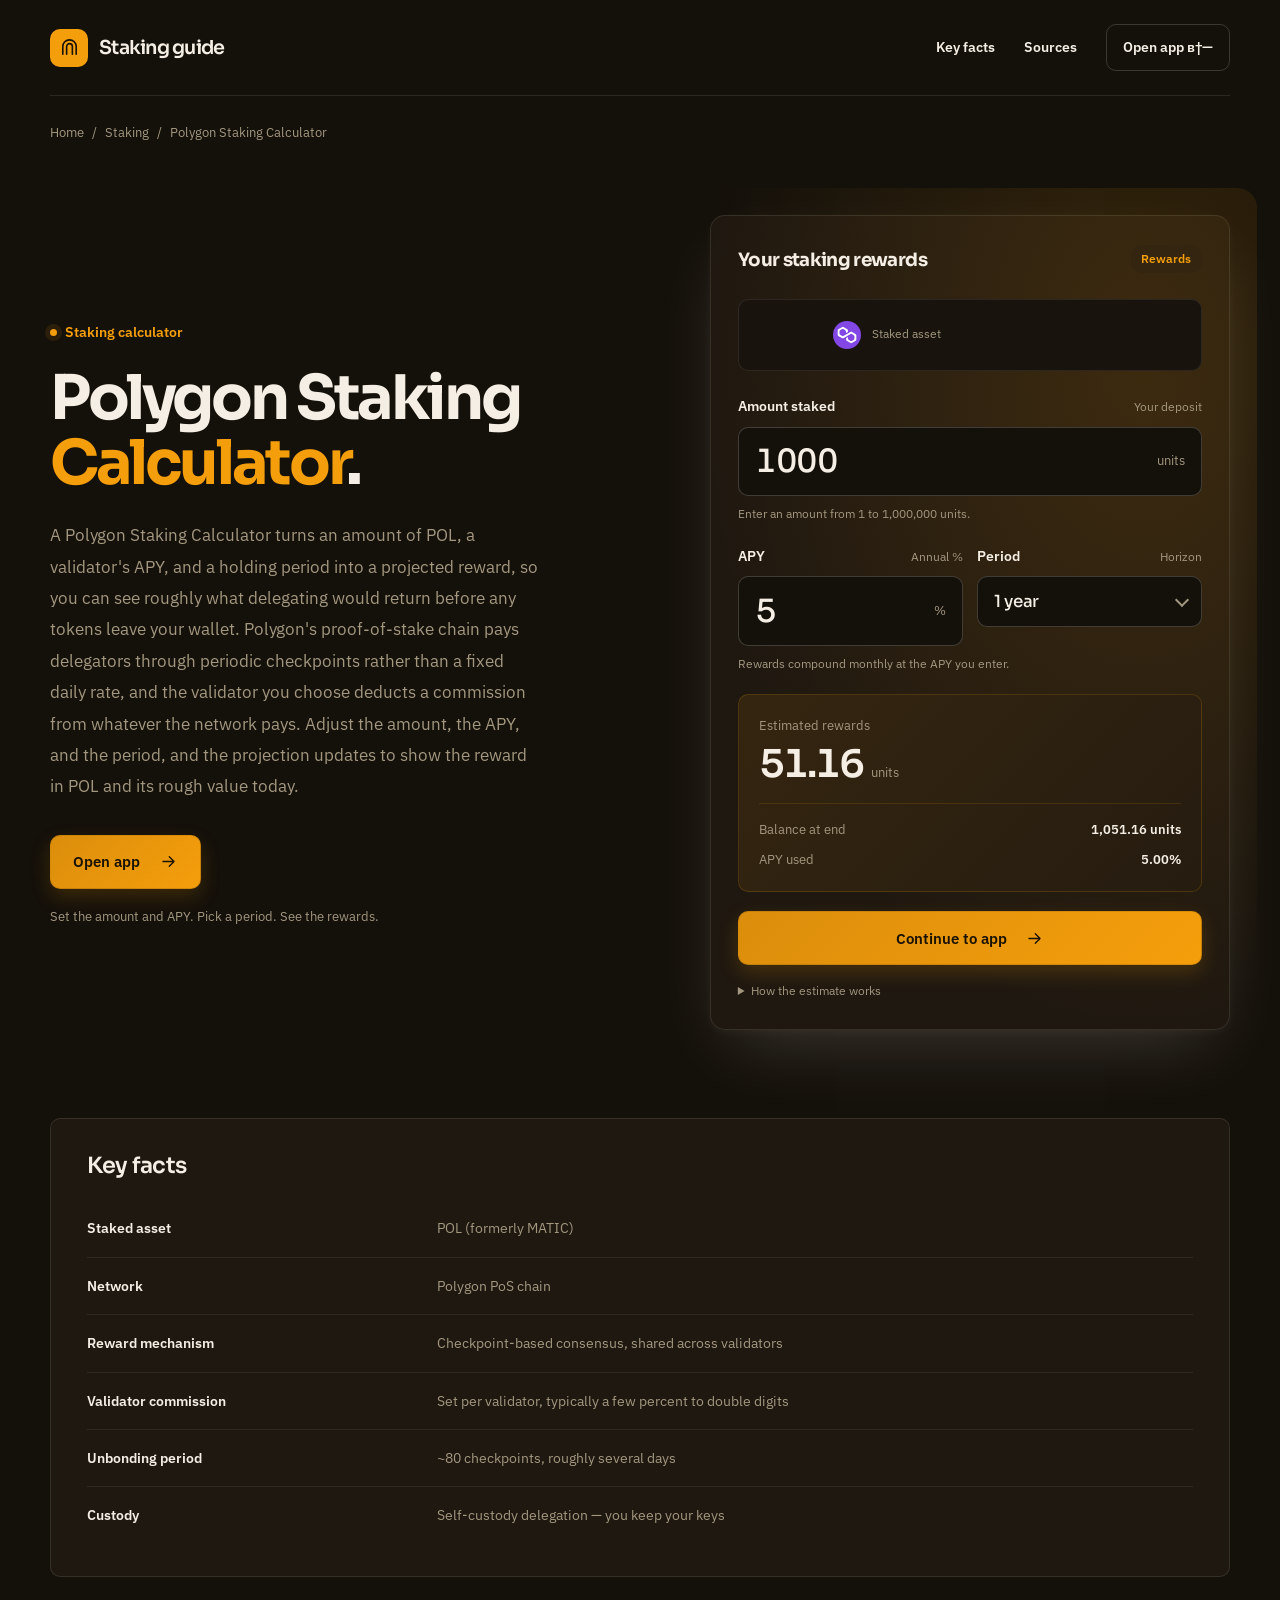
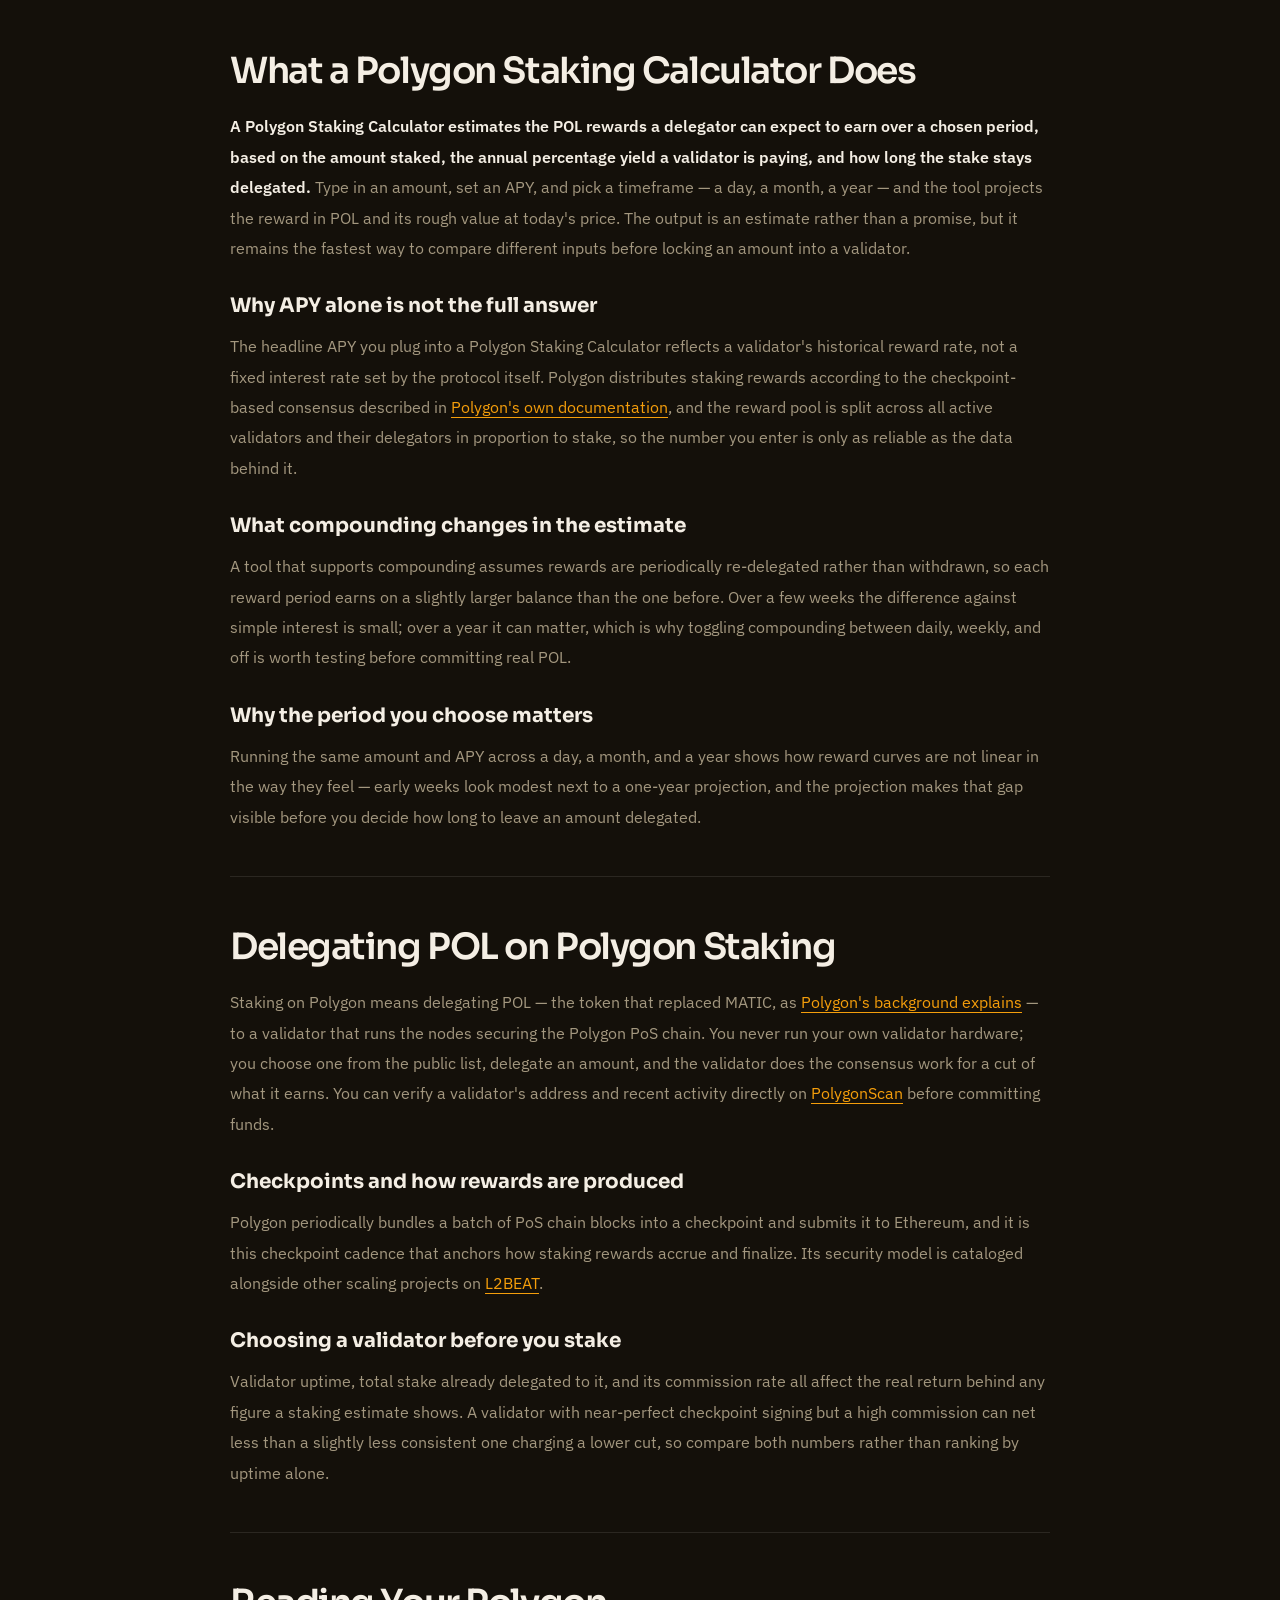
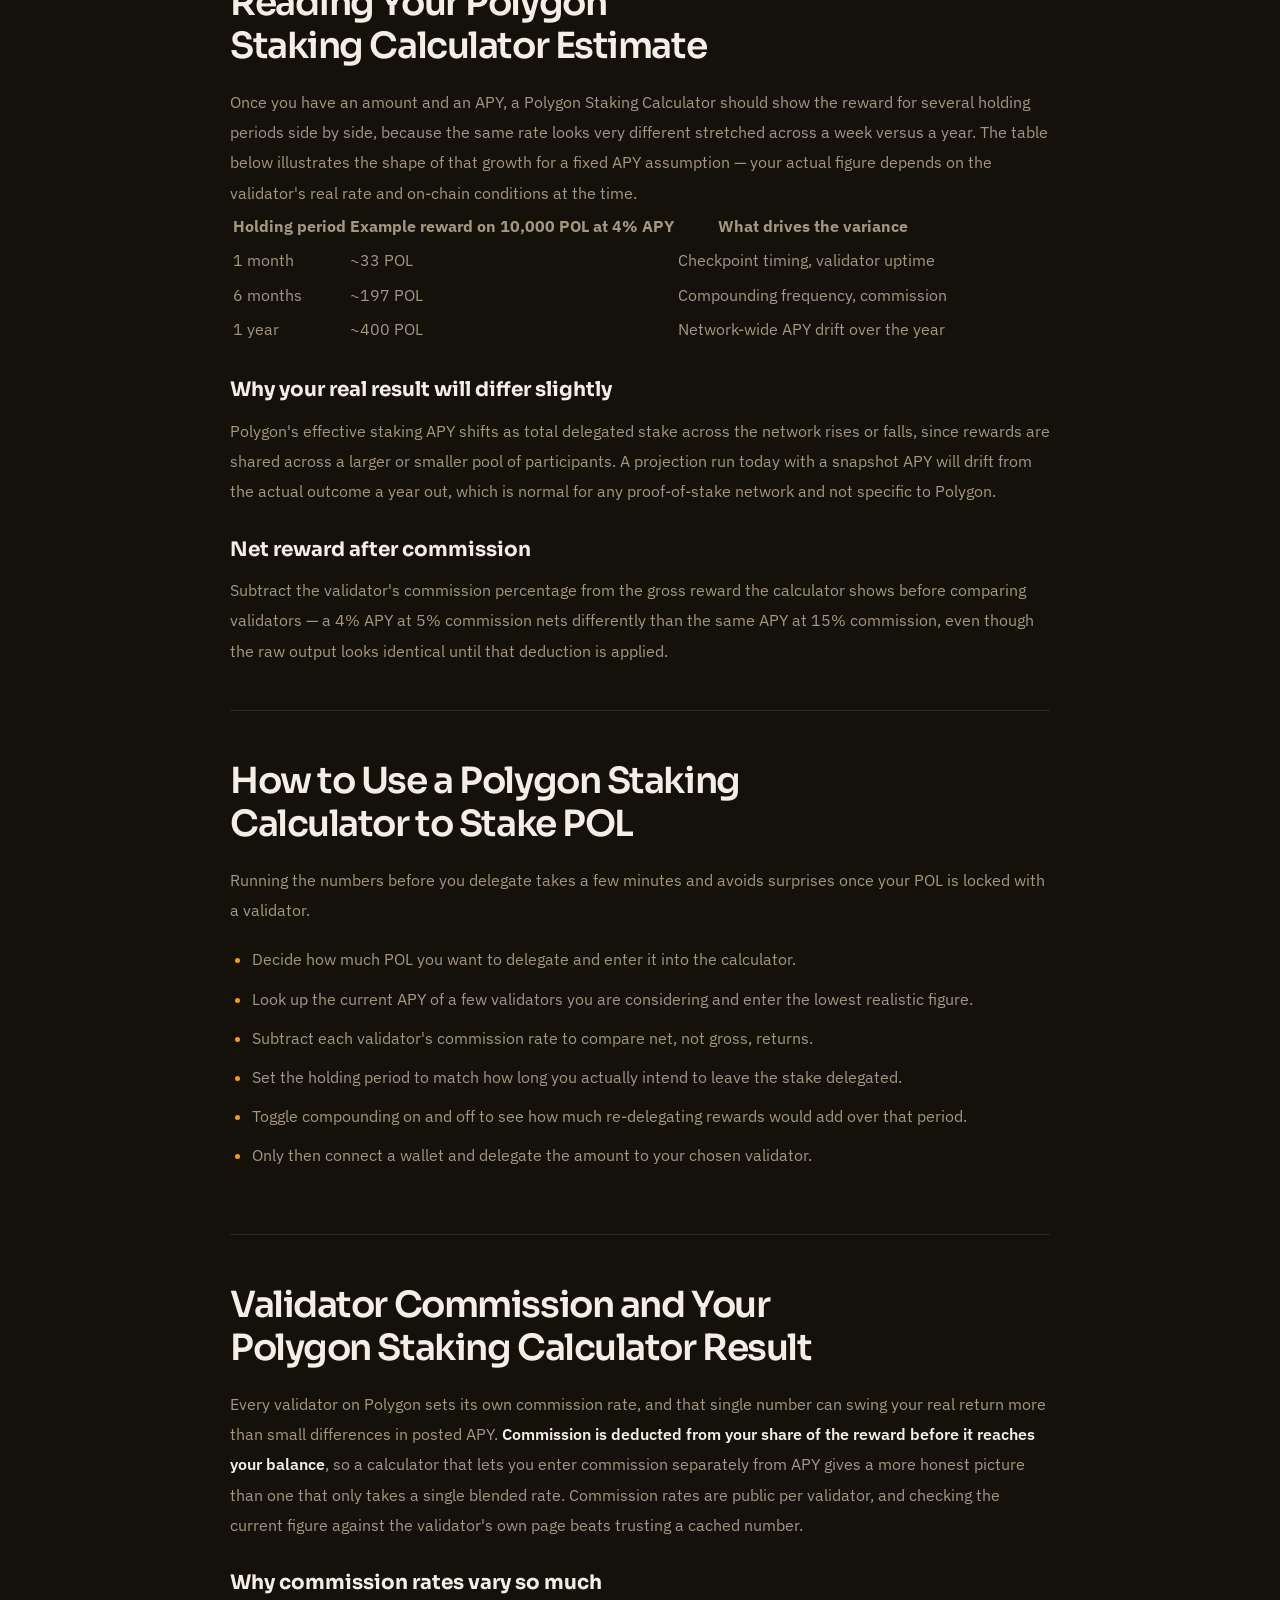
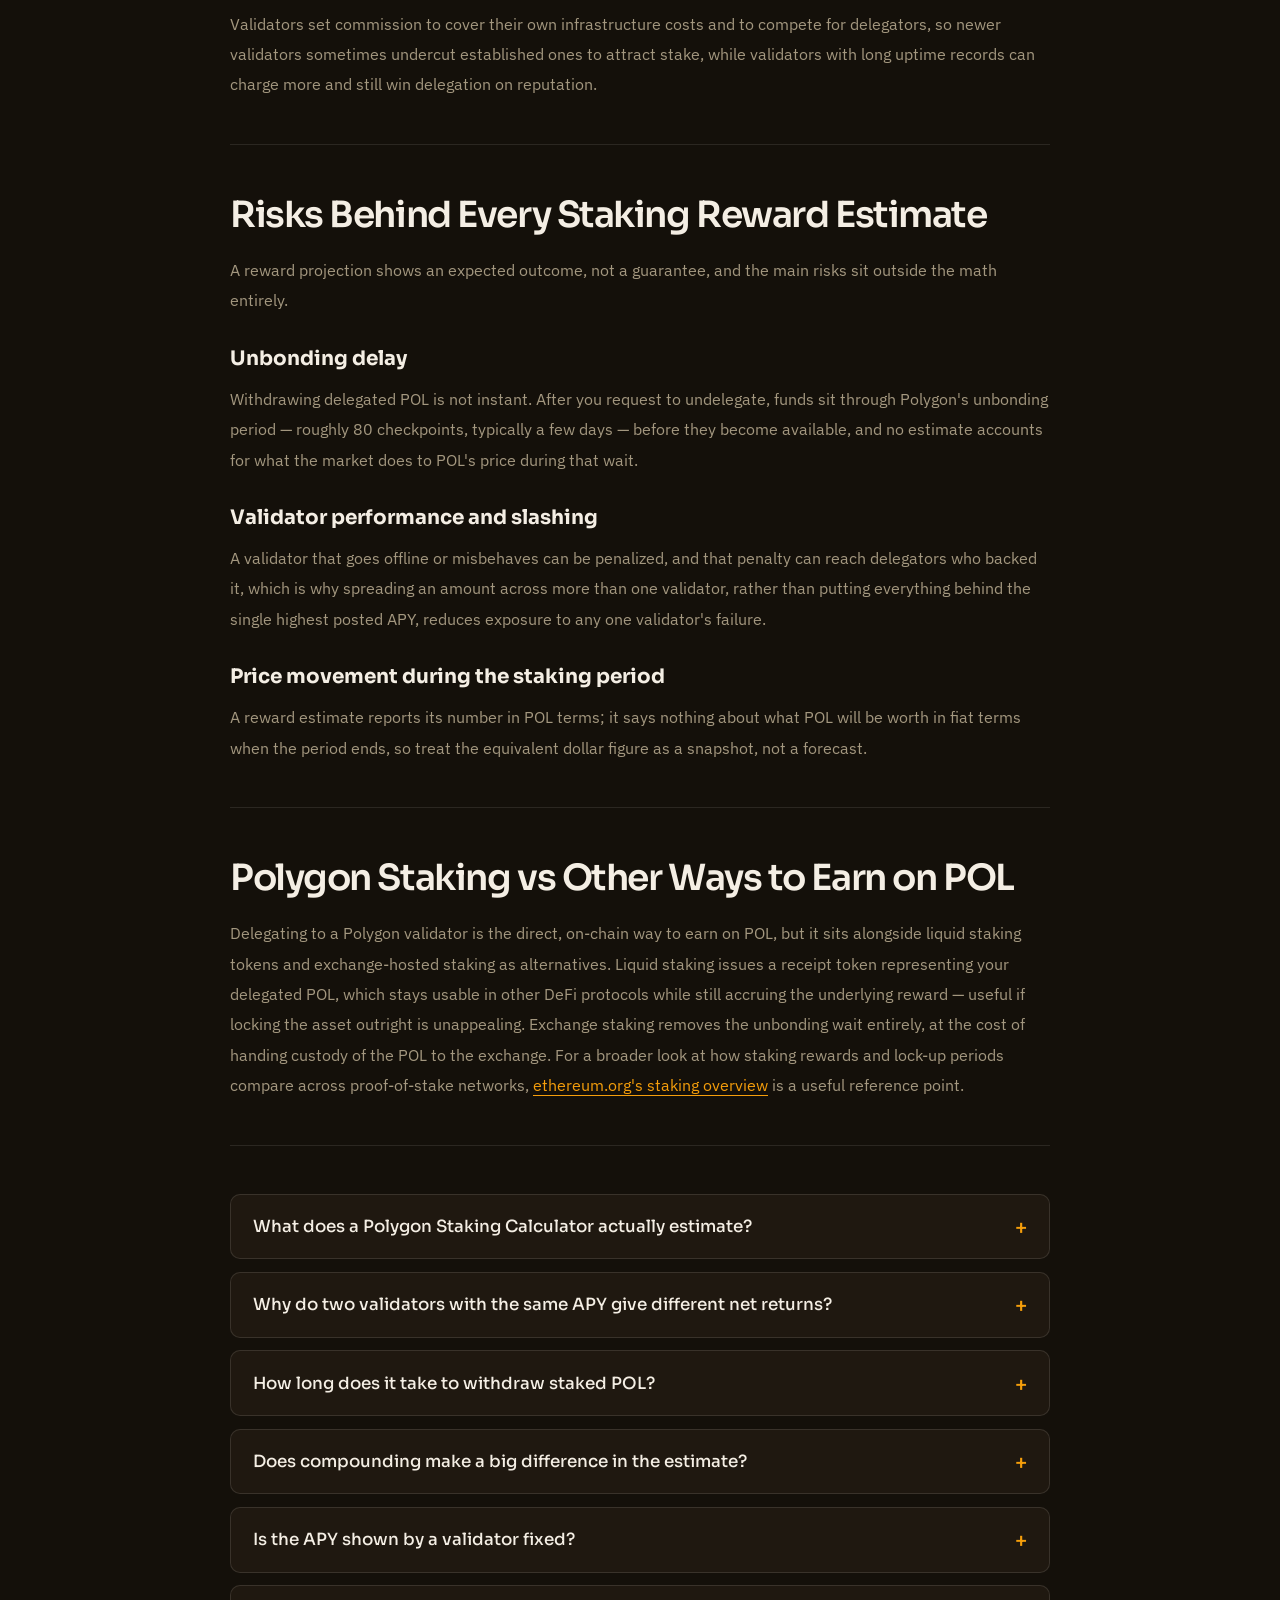
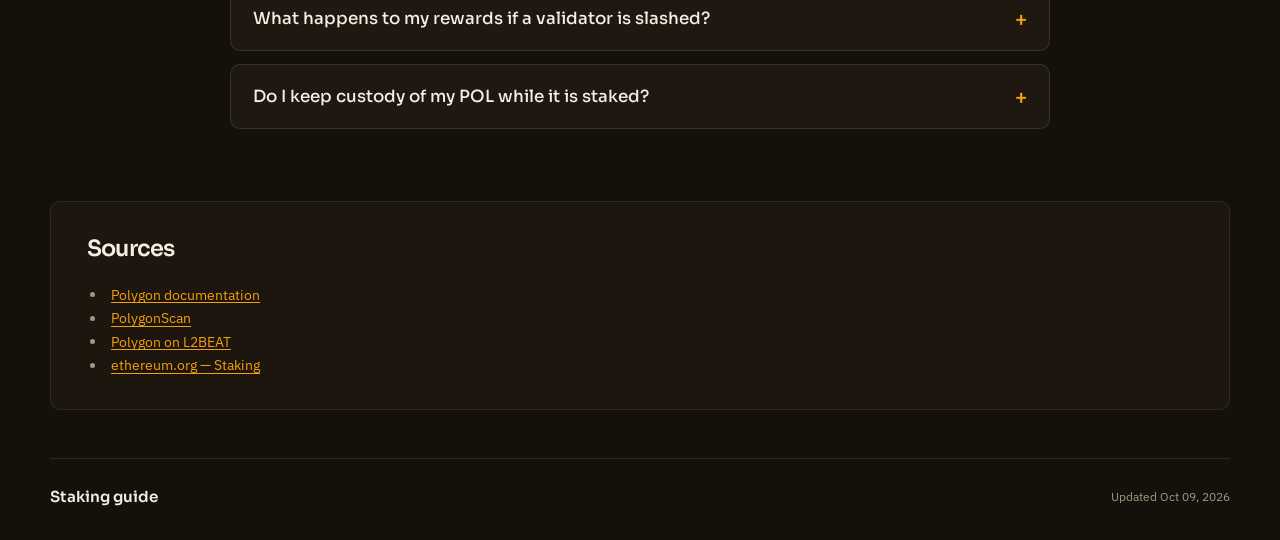
==== index.html @ d0a730de "Staking calculator redesign: rich content, inline sources, rewards estimator" ====
﻿<!doctype html>
<html lang="en">
<head>
  <meta charset="utf-8">
  <meta name="viewport" content="width=device-width, initial-scale=1">
  <title>Polygon Staking Calculator — Estimate POL Staking Rewards</title>
  <meta name="description" content="Use a Polygon Staking Calculator to estimate POL rewards from amount, APY and holding period. See how validator commission, checkpoints and compounding change your result before you delegate.">
  <link rel="canonical" href="https://polygon-staking-calculator.github.io/">
  <meta property="og:type" content="website">
  <meta property="og:title" content="Polygon Staking Calculator">
  <meta property="og:description" content="Use a Polygon Staking Calculator to estimate POL rewards from amount, APY and holding period. See how validator commission, checkpoints and compounding change your result before you delegate.">
  <meta property="og:url" content="https://polygon-staking-calculator.github.io/">
  <meta property="og:image" content="https://polygon-staking-calculator.github.io/og.png">
  <meta name="twitter:card" content="summary_large_image">
  <meta name="twitter:title" content="Polygon Staking Calculator">
  <meta name="twitter:description" content="Use a Polygon Staking Calculator to estimate POL rewards from amount, APY and holding period. See how validator commission, checkpoints and compounding change your result before you delegate.">
  <meta name="twitter:image" content="https://polygon-staking-calculator.github.io/og.png">
<link rel="preconnect" href="https://fonts.googleapis.com"><link rel="preconnect" href="https://fonts.gstatic.com" crossorigin><link rel="stylesheet" href="https://fonts.googleapis.com/css2?family=IBM+Plex+Sans:wght@400;500;600;700&family=Sora:wght@500;600;700&display=swap">
<script type="application/ld+json">{"@context": "https://schema.org", "@graph": [{"@type": "WebSite", "@id": "https://polygon-staking-calculator.github.io/#website", "url": "https://polygon-staking-calculator.github.io/", "name": "Polygon Staking Calculator — Estimate POL Staking Rewards"}, {"@type": "WebPage", "@id": "https://polygon-staking-calculator.github.io/#webpage", "url": "https://polygon-staking-calculator.github.io/", "name": "Polygon Staking Calculator — Estimate POL Staking Rewards", "isPartOf": {"@id": "https://polygon-staking-calculator.github.io/#website"}, "description": "Use a Polygon Staking Calculator to estimate POL rewards from amount, APY and holding period. See how validator commission, checkpoints and compounding change your result before you delegate.", "datePublished": "2026-10-09", "dateModified": "2026-10-09"}, {"@type": "SoftwareApplication", "name": "Polygon Staking Calculator", "applicationCategory": "FinanceApplication", "operatingSystem": "Web", "offers": {"@type": "Offer", "price": "0", "priceCurrency": "USD"}}, {"@type": "BreadcrumbList", "itemListElement": [{"@type": "ListItem", "position": 1, "name": "Home", "item": "https://polygon-staking-calculator.github.io/"}, {"@type": "ListItem", "position": 2, "name": "Staking"}, {"@type": "ListItem", "position": 3, "name": "Polygon Staking Calculator"}]}, {"@type": "FAQPage", "mainEntity": [{"@type": "Question", "name": "What does a Polygon Staking Calculator actually estimate?", "acceptedAnswer": {"@type": "Answer", "text": "It projects the POL reward a delegated amount could earn over a chosen period, based on the amount, a validator's APY, and whether rewards compound. It is an estimate built from current conditions, not a guaranteed return."}}, {"@type": "Question", "name": "Why do two validators with the same APY give different net returns?", "acceptedAnswer": {"@type": "Answer", "text": "Commission. Each validator deducts its own commission rate from the gross reward before it reaches delegators, so the same posted APY nets less behind a higher commission and more behind a lower one."}}, {"@type": "Question", "name": "How long does it take to withdraw staked POL?", "acceptedAnswer": {"@type": "Answer", "text": "Polygon enforces an unbonding period of roughly 80 checkpoints, typically a few days, between requesting an undelegation and the POL becoming available in your wallet."}}, {"@type": "Question", "name": "Does compounding make a big difference in the estimate?", "acceptedAnswer": {"@type": "Answer", "text": "Over short periods the difference is small, but over a year re-delegating rewards instead of withdrawing them compounds into a noticeably larger total, which is why a good calculator lets you toggle it on and off."}}, {"@type": "Question", "name": "Is the APY shown by a validator fixed?", "acceptedAnswer": {"@type": "Answer", "text": "No. It reflects recent performance and shifts as total stake delegated across the network changes, so a figure entered today will drift from the actual outcome over a longer holding period."}}, {"@type": "Question", "name": "What happens to my rewards if a validator is slashed?", "acceptedAnswer": {"@type": "Answer", "text": "Delegators share exposure to a validator's penalties, which is why spreading an amount across more than one validator rather than chasing the single highest posted APY reduces that risk."}}, {"@type": "Question", "name": "Do I keep custody of my POL while it is staked?", "acceptedAnswer": {"@type": "Answer", "text": "Yes. Delegating is a self-custody action recorded on-chain — your POL remains tied to your address and your keys, not transferred to the validator or any third party."}}]}]}</script>
  <style>
    :root{--bg:#14100A;--surface:#1F1810;--text:#F4EEE4;--muted:#A3977F;--accent:#F59E0B;--accent-ink:#1A1203;--radius:10px;--display:"Sora";--body:"IBM Plex Sans"}
    *{box-sizing:border-box}
    html{scroll-behavior:smooth;scroll-padding-top:2rem}
    body{margin:0;background:var(--bg);color:var(--text);font:400 1rem/1.7 var(--body);-webkit-font-smoothing:antialiased}
    a{color:var(--accent);text-underline-offset:.22em}
    a:hover{text-decoration-thickness:2px}
    :focus-visible{outline:3px solid var(--accent);outline-offset:5px}
    ::selection{background:var(--accent);color:var(--accent-ink)}
    h1,h2,h3,p{margin:0}
    h1,h2,h3{font-family:var(--display);text-wrap:balance}
    svg{display:block;flex-shrink:0}
    img{max-width:100%;height:auto}
    .c0c28c3{width:min(1180px,calc(100% - 64px));margin-inline:auto}
    .cf8e87e{position:absolute;top:1rem;left:1rem;z-index:10;transform:translateY(-200%);padding:.7rem 1rem;background:var(--surface);border-radius:var(--radius)}
    .cf8e87e:focus{transform:translateY(0)}
    .c67ac28{min-height:96px;display:flex;align-items:center;justify-content:space-between;gap:2rem;border-bottom:1px solid color-mix(in srgb,var(--text) 10%,transparent)}
    .ce045fb{display:inline-flex;align-items:center;gap:.7rem;color:var(--text);font:600 1.2rem/1 var(--display);letter-spacing:-.04em;text-decoration:none}
    .ce6e63f{display:grid;place-items:center;width:38px;height:38px;background:var(--accent);color:var(--accent-ink);border-radius:var(--radius)}
    .ce2c524{display:flex;align-items:center;gap:1.8rem}
    .ce2c524>a{font-size:.88rem;font-weight:600;color:var(--text);text-decoration:none}
    .ce2c524>a:hover{color:var(--accent)}
    .ce2c524 .c063469{padding:.65rem 1rem;border:1px solid color-mix(in srgb,var(--text) 18%,transparent);border-radius:var(--radius)}
    .cacc9e1{padding-top:1.6rem;font-size:.8rem;color:var(--muted)}
    .cce0ecb{display:flex;flex-wrap:wrap;align-items:center;gap:.5rem;color:var(--muted)}
    ol.cce0ecb,ul.cce0ecb,.cce0ecb ol,.cce0ecb ul{list-style:none;padding:0;margin:0;display:flex;flex-wrap:wrap;gap:.5rem}
    .cce0ecb a{color:var(--muted);text-decoration:none}
    .cce0ecb a:hover{color:var(--accent)}
    .cce0ecb [aria-current]{color:var(--text)}
    .cbcc21c{position:relative;display:grid;grid-template-columns:minmax(0,1.12fr) minmax(0,1fr);align-items:center;gap:clamp(2rem,6vw,5.5rem);padding-block:4.5rem 5.5rem}
    .c9460f8{display:inline-flex;align-items:center;gap:.5rem;margin-bottom:1.35rem;color:var(--accent);font-size:.86rem;font-weight:600}
    .c9460f8::before{content:"";width:7px;height:7px;border-radius:50%;background:var(--accent);box-shadow:0 0 0 5px color-mix(in srgb,var(--accent) 10%,transparent)}
    h1{font-size:clamp(2.5rem,4.8vw,4.7rem);line-height:1.06;letter-spacing:-.055em;overflow-wrap:anywhere}
    h1 em{color:var(--accent);font-style:normal}
    .cae4ef3{margin-top:1.5rem;max-width:49ch;font-size:1.06rem;line-height:1.85;color:var(--muted)}
    .cac356f{display:inline-flex;justify-content:center;align-items:center;gap:1.15rem;min-height:54px;padding:.9rem 1.4rem;border:1px solid color-mix(in srgb,var(--accent-ink) 12%,transparent);border-radius:var(--radius);background:linear-gradient(135deg,color-mix(in srgb,var(--accent) 88%,var(--surface)),var(--accent));box-shadow:0 8px 20px color-mix(in srgb,var(--accent) 18%,transparent);color:var(--accent-ink);font:600 .95rem/1.4 var(--body);text-decoration:none;transition:transform .2s,box-shadow .2s}
    .cac356f:hover{transform:translateY(-2px);box-shadow:0 12px 26px color-mix(in srgb,var(--accent) 26%,transparent)}
    .c4b01b7>.cac356f{margin-top:2rem}
    .cfddbd6{margin-top:1.1rem;color:var(--muted);font-size:.8rem}
    .c844770{position:relative;isolation:isolate;min-width:0;padding:1.7rem;background:var(--surface);border:1px solid color-mix(in srgb,var(--text) 10%,transparent);border-radius:calc(var(--radius) * 1.5);box-shadow:0 28px 70px -20px color-mix(in srgb,var(--text) 19%,transparent),0 3px 10px color-mix(in srgb,var(--text) 4%,transparent)}
    .c844770::before{content:"";position:absolute;inset:-28px;z-index:-1;pointer-events:none;background:radial-gradient(ellipse at 80% 20%,color-mix(in srgb,var(--accent) 14%,transparent),transparent 68%);border-radius:calc(var(--radius) * 2)}
    .c7b6450{display:flex;justify-content:space-between;align-items:center;gap:1rem;margin-bottom:1.5rem}
    .c7b6450 h2{font-size:1.15rem;letter-spacing:-.035em}
    .c3ff909{padding:.25rem .65rem;border-radius:var(--radius);background:color-mix(in srgb,var(--accent) 10%,var(--surface));color:var(--accent);font-size:.72rem;font-weight:600}
    .c4c87c6{display:grid;grid-template-columns:minmax(0,1fr) 38px minmax(0,1fr);align-items:center;gap:.6rem;padding:1rem;border:1px solid color-mix(in srgb,var(--text) 9%,transparent);border-radius:var(--radius);background:color-mix(in srgb,var(--bg) 65%,var(--surface))}
    .cbce503{min-width:0;display:flex;align-items:center;gap:.7rem}
    .cbce503:last-child{justify-content:flex-end}
    .c7f0776{font-size:.76rem;color:var(--muted)}
    .cac0ba6{min-width:0;display:flex;align-items:center;justify-content:center;max-width:100px;min-height:38px;overflow-wrap:anywhere}
    .cac0ba6 img,.cac0ba6 svg{max-width:100%;max-height:38px;object-fit:contain}
    .route-arrow{display:grid;place-items:center;width:34px;height:34px;border:1px solid color-mix(in srgb,var(--text) 10%,transparent);border-radius:50%;color:var(--accent);background:var(--surface)}
    .cff25bb{margin-top:1.5rem}
    .c4d65b3{display:flex;align-items:baseline;justify-content:space-between;gap:1rem;margin-bottom:.55rem}
    .c4d65b3 label{font-size:.85rem;font-weight:600}
    .ceeb208{font-size:.74rem;color:var(--muted)}
    .cc53d29{display:flex;align-items:center;gap:.8rem;padding:.85rem 1rem;border:1px solid color-mix(in srgb,var(--text) 20%,transparent);border-radius:var(--radius);background:var(--bg);transition:border-color .2s,box-shadow .2s}
    .cc53d29:focus-within{border-color:var(--accent);box-shadow:0 0 0 3px color-mix(in srgb,var(--accent) 12%,transparent)}
    .cc53d29:has([aria-invalid="true"]){border-color:var(--accent)}
    .cc53d29 input{width:100%;min-width:0;padding:0;border:0;outline:none;background:var(--bg);color:var(--text);font:500 2rem/1.25 var(--display);letter-spacing:-.04em;font-variant-numeric:tabular-nums}
    .cc53d29 input::placeholder{color:var(--muted)}
    .cc53d29>span{font-size:.8rem;color:var(--muted)}
    .c66070b{min-height:1.4em;margin-top:.5rem;font-size:.73rem;color:var(--muted)}
    .c50eddb{display:grid;grid-template-columns:1fr 1fr;gap:.9rem;margin-top:1.3rem}
    .c50eddb .cff25bb{margin-top:0}
    .c98801e{position:relative}
    .c98801e::after{content:"";position:absolute;right:.95rem;top:50%;width:.5rem;height:.5rem;border-right:2px solid var(--muted);border-bottom:2px solid var(--muted);transform:translateY(-70%) rotate(45deg);pointer-events:none}
    .c1caef8{width:100%;padding:.85rem 2rem .85rem 1rem;border:1px solid color-mix(in srgb,var(--text) 20%,transparent);border-radius:var(--radius);background:var(--bg);color:var(--text);font:500 1.05rem/1.3 var(--display);letter-spacing:-.02em;appearance:none;-webkit-appearance:none;cursor:pointer}
    .c1caef8:focus-visible{border-color:var(--accent);outline:none;box-shadow:0 0 0 3px color-mix(in srgb,var(--accent) 12%,transparent)}
    .c7fd9eb{margin-top:1.3rem;padding:1.25rem;border:1px solid color-mix(in srgb,var(--accent) 17%,transparent);border-radius:var(--radius);background:linear-gradient(135deg,color-mix(in srgb,var(--accent) 10%,var(--surface)),color-mix(in srgb,var(--accent) 3%,var(--surface)))}
    .c99d015{font-size:.8rem;color:var(--muted)}
    .c45ea5d{display:flex;align-items:baseline;flex-wrap:wrap;gap:.5rem;margin:.25rem 0 1rem}
    .c45ea5d output{font:600 clamp(1.8rem,3vw,2.6rem)/1.2 var(--display);letter-spacing:-.05em;font-variant-numeric:tabular-nums;overflow-wrap:anywhere}
    .c45ea5d span{font-size:.8rem;color:var(--muted)}
    .ca509c7{display:grid;gap:.5rem;margin:0;padding-top:.9rem;border-top:1px solid color-mix(in srgb,var(--accent) 14%,transparent);font-size:.82rem}
    .ca509c7>div{display:flex;justify-content:space-between;gap:1rem}
    .ca509c7 dt{color:var(--muted)}
    .ca509c7 dd{margin:0;font-weight:600;text-align:right;font-variant-numeric:tabular-nums}
    .c844770>.cac356f{width:100%;margin-top:1.2rem}
    .c684caf{margin-top:1rem;font-size:.75rem;color:var(--muted)}
    .c684caf summary{cursor:pointer;width:fit-content;text-underline-offset:.2em}
    .c684caf summary:hover{color:var(--accent)}
    .c684caf p{margin-top:.55rem;line-height:1.7}
    .cea923f{padding:2rem 2.25rem;border:1px solid color-mix(in srgb,var(--text) 10%,transparent);border-radius:var(--radius);background:var(--surface)}
    .c1f67fe{font:600 1.4rem/1.3 var(--display);letter-spacing:-.035em;margin-bottom:1.25rem}
    .c3226fa{overflow-x:auto}
    .cfdc5d1{width:100%;border-collapse:collapse;text-align:left;font-size:.9rem}
    .cfdc5d1 caption{text-align:left;margin-bottom:1rem;color:var(--muted)}
    .cfdc5d1 th,.cfdc5d1 td{padding:1rem 1.2rem;border-bottom:1px solid color-mix(in srgb,var(--text) 8%,transparent);vertical-align:top}
    .cfdc5d1 th:first-child,.cfdc5d1 td:first-child{padding-left:0}
    .cfdc5d1 th:last-child,.cfdc5d1 td:last-child{padding-right:0}
    .cfdc5d1 th{font-weight:600;color:var(--text)}
    .cfdc5d1 td{color:var(--muted)}
    .cfdc5d1 tbody tr:last-child>*{border-bottom:0}
    .cfdc5d1 thead{background:color-mix(in srgb,var(--accent) 5%,var(--surface))}
    .cc1d058{max-width:820px;margin:4.5rem auto}
    .ca5a733{margin-block:0 3rem;padding-bottom:2.75rem;border-bottom:1px solid color-mix(in srgb,var(--text) 10%,transparent)}
    .c1021c4{margin:0 0 1.2rem;font:600 clamp(1.65rem,3vw,2.25rem)/1.2 var(--display);letter-spacing:-.04em}
    .c1064a6{color:var(--muted);line-height:1.9;overflow-wrap:anywhere}
    .c1064a6 p+p{margin-top:1.1rem}
    .c1064a6 h3{margin:1.8rem 0 .7rem;font-size:1.25rem;line-height:1.4;color:var(--text)}
    .c1064a6 strong{color:var(--text);font-weight:600}
    .c1064a6 ul,.c1064a6 ol{padding-left:1.4rem;margin-block:1.2rem}
    .c1064a6 li+li{margin-top:.55rem}
    .c1064a6 li::marker{color:var(--accent)}
    .c1064a6 blockquote{margin:1.5rem 0;padding:1rem 1.4rem;border-left:3px solid var(--accent);border-radius:0 var(--radius) var(--radius) 0;background:color-mix(in srgb,var(--accent) 6%,var(--surface));color:var(--text)}
    .c1d4557{margin-block:.8rem;border:1px solid color-mix(in srgb,var(--text) 12%,transparent);border-radius:var(--radius);background:var(--surface);overflow:hidden}
    .c4db6a8{position:relative;cursor:pointer;padding:1.2rem 3.3rem 1.2rem 1.35rem;list-style:none;font:500 1.05rem/1.5 var(--display);color:var(--text)}
    .c4db6a8::-webkit-details-marker{display:none}
    .c4db6a8::after{content:"+";position:absolute;right:1.35rem;top:1.15rem;color:var(--accent);font-size:1.3rem}
    .c1d4557[open]>.c4db6a8::after{content:"в€’"}
    .c1d4557[open]{border-color:color-mix(in srgb,var(--accent) 35%,transparent)}
    .c4db6a8:focus-visible{outline-offset:-5px;border-radius:var(--radius)}
    .c270edd{padding:0 1.35rem 1.35rem;color:var(--muted);font-size:.95rem;line-height:1.85;overflow-wrap:anywhere}
    .c270edd p+p{margin-top:.8rem}
    .cca3695{padding:2rem 2.25rem;border-radius:var(--radius);background:color-mix(in srgb,var(--surface) 75%,var(--bg));border:1px solid color-mix(in srgb,var(--text) 8%,transparent)}
    .c8eff2d{margin:0;padding-left:1.2rem;color:var(--muted);font-size:.86rem}
    .c4abe8a{padding:.35rem 0 .35rem .3rem;overflow-wrap:anywhere}
    .c4abe8a::marker{color:var(--muted)}
    .c4abe8a a{color:var(--text);text-decoration-color:color-mix(in srgb,var(--accent) 45%,transparent)}
    .c4abe8a a:hover{color:var(--accent)}
    .ca8d5b8{display:flex;justify-content:space-between;align-items:center;flex-wrap:wrap;gap:1rem;margin-top:3rem;padding-block:1.7rem 2rem;border-top:1px solid color-mix(in srgb,var(--text) 10%,transparent);color:var(--muted);font-size:.78rem}
    .c019d96{font:600 .95rem/1.4 var(--display);color:var(--text)}
    @media(min-width:1400px){.cbcc21c{padding-block:5.5rem 6.5rem}}
    @media(max-width:900px){.cbcc21c{gap:2rem;grid-template-columns:minmax(0,1fr) minmax(0,1fr)}.c844770{padding:1.25rem}.c4c87c6{padding:.8rem}.cbce503{flex-direction:column;gap:.25rem}.cbce503:last-child{flex-direction:column-reverse}h1{font-size:clamp(2.5rem,5.5vw,4rem)}}
    @media(max-width:720px){.c0c28c3{width:calc(100% - 40px)}.c67ac28{min-height:78px;gap:1rem}.ce2c524{gap:1rem}.ce2c524>.ccc520a{display:none}.cbcc21c{grid-template-columns:minmax(0,1fr);padding-block:2.75rem 3rem;gap:2.5rem}.c4b01b7{max-width:560px}h1{font-size:clamp(2.6rem,9vw,4rem)}.cae4ef3{font-size:1rem}.c844770{width:100%;max-width:520px;justify-self:center;padding:1.5rem}.cbce503,.cbce503:last-child{flex-direction:row}.cea923f,.cca3695{padding:1.5rem}.cc1d058{margin-block:3rem}.cfdc5d1 th,.cfdc5d1 td{padding:.85rem .75rem}.ca5a733{margin-bottom:2rem;padding-bottom:2rem}.ca8d5b8{margin-top:2rem}}
    @media(max-width:380px){.c0c28c3{width:calc(100% - 28px)}.c844770{padding:1rem}.ce045fb{font-size:1.05rem}.ce2c524 .c063469{padding:.55rem .7rem}.cbce503,.cbce503:last-child{flex-direction:column}.cbce503:last-child{flex-direction:column-reverse}.cea923f,.cca3695{padding:1.1rem}.ca509c7{font-size:.76rem}}
    @media(prefers-reduced-motion:reduce){html{scroll-behavior:auto}*,*::before,*::after{transition:none!important}}
  </style>
</head>
<body>
  <a class="cf8e87e" href="#content">Skip to content</a>
  <div class="c0c28c3">
    <nav class="c67ac28" aria-label="Primary navigation">
      <a class="ce045fb" href="#" aria-label="Staking guide home">
        <span class="ce6e63f" aria-hidden="true"><svg width="23" height="23" viewBox="0 0 24 24" fill="none"><path d="M5 19V11a7 7 0 0 1 14 0v8M9 19v-8a3 3 0 0 1 6 0v8" stroke="var(--accent-ink)" stroke-width="1.7" stroke-linecap="round"/></svg></span>
        Staking guide
      </a>
      <div class="ce2c524">
        <a class="ccc520a" href="#key-facts">Key facts</a>
        <a class="ccc520a" href="#sources">Sources</a>
        <a class="c063469" href="dashboard/">Open app <span aria-hidden="true">в†—</span></a>
      </div>
    </nav>
    <div class="cacc9e1"><nav class="cce0ecb" aria-label="Breadcrumb"><a href="dashboard/">Home</a> <span>/</span> <span>Staking</span> <span>/</span> <span>Polygon Staking Calculator</span></nav></div>
    <section class="cbcc21c" aria-labelledby="hero-heading">
      <div class="c4b01b7">
        <span class="c9460f8">Staking calculator</span>
        <h1 id="hero-heading">Polygon Staking <em>Calculator</em>.</h1>
        <p class="cae4ef3">A Polygon Staking Calculator turns an amount of POL, a validator's APY, and a holding period into a projected reward, so you can see roughly what delegating would return before any tokens leave your wallet. Polygon's proof-of-stake chain pays delegators through periodic checkpoints rather than a fixed daily rate, and the validator you choose deducts a commission from whatever the network pays. Adjust the amount, the APY, and the period, and the projection updates to show the reward in POL and its rough value today.</p>
        <a class="cac356f" href="dashboard/">Open app <svg aria-hidden="true" width="19" height="19" viewBox="0 0 24 24" fill="none"><path d="M5 12h14m-6-6 6 6-6 6" stroke="var(--accent-ink)" stroke-width="1.7" stroke-linecap="round" stroke-linejoin="round"/></svg></a>
        <p class="cfddbd6">Set the amount and APY. Pick a period. See the rewards.</p>
      </div>
      <aside class="c844770" aria-labelledby="calculator-heading">
        <div class="c7b6450">
          <h2 id="calculator-heading">Your staking rewards</h2>
          <span class="c3ff909">Rewards</span>
        </div>
        <div class="c4c87c6" aria-label="Staked asset">
          <div class="cbce503"><span class="cac0ba6"><img src="assets/tokens/polygon.svg" alt="Polygon" width="28" height="28"></span><span class="c7f0776">Staked asset</span></div>
        </div>
        <div class="cff25bb">
          <div class="c4d65b3"><label for="amount">Amount staked</label><span class="ceeb208">Your deposit</span></div>
          <div class="cc53d29"><input id="amount" type="text" inputmode="decimal" value="1000" autocomplete="off" spellcheck="false" maxlength="24" aria-describedby="amount-help" aria-invalid="false"><span>units</span></div>
          <p id="amount-help" class="c66070b">Enter an amount from 1 to 1,000,000 units.</p>
        </div>
        <div class="c50eddb">
          <div class="cff25bb">
            <div class="c4d65b3"><label for="apy">APY</label><span class="ceeb208">Annual %</span></div>
            <div class="cc53d29"><input id="apy" type="text" inputmode="decimal" value="5" autocomplete="off" spellcheck="false" maxlength="6" aria-describedby="apy-help" aria-invalid="false"><span>%</span></div>
          </div>
          <div class="cff25bb">
            <div class="c4d65b3"><label for="period">Period</label><span class="ceeb208">Horizon</span></div>
            <div class="c98801e"><select id="period" class="c1caef8"><option value="0.0833">1 month</option><option value="0.5">6 months</option><option value="1" selected>1 year</option><option value="3">3 years</option></select></div>
          </div>
        </div>
        <p id="apy-help" class="c66070b">Rewards compound monthly at the APY you enter.</p>
        <div class="c7fd9eb" aria-live="polite" aria-atomic="true">
          <p class="c99d015">Estimated rewards</p>
          <div class="c45ea5d"><output id="received" for="amount">51.16</output><span>units</span></div>
          <dl class="ca509c7">
            <div><dt>Balance at end</dt><dd><output id="total" for="amount">1,051.16</output> units</dd></div>
            <div><dt>APY used</dt><dd><output id="apyout" for="amount">5.00%</output></dd></div>
          </dl>
        </div>
        <a class="cac356f" href="dashboard/">Continue to app <svg aria-hidden="true" width="19" height="19" viewBox="0 0 24 24" fill="none"><path d="M5 12h14m-6-6 6 6-6 6" stroke="var(--accent-ink)" stroke-width="1.7" stroke-linecap="round" stroke-linejoin="round"/></svg></a>
        <details class="c684caf">
          <summary>How the estimate works</summary>
          <p>Rewards compound monthly: the balance at the end equals the amount staked times (1 + APY/12) raised to the number of months in the period, and the estimated rewards are that balance minus your deposit. The APY you enter is the annual rate; actual rates vary with the network and validator.</p>
        </details>
        <noscript><p class="c66070b">Enable JavaScript to calculate a different amount.</p></noscript>
      </aside>
    </section>
    <section id="key-facts" class="cea923f" aria-labelledby="facts-heading">
      <h2 id="facts-heading" class="c1f67fe">Key facts</h2>
      <div class="c3226fa"><table class="cfdc5d1"><tbody><tr><th scope="row">Staked asset</th><td>POL (formerly MATIC)</td></tr>
<tr><th scope="row">Network</th><td>Polygon PoS chain</td></tr>
<tr><th scope="row">Reward mechanism</th><td>Checkpoint-based consensus, shared across validators</td></tr>
<tr><th scope="row">Validator commission</th><td>Set per validator, typically a few percent to double digits</td></tr>
<tr><th scope="row">Unbonding period</th><td>~80 checkpoints, roughly several days</td></tr>
<tr><th scope="row">Custody</th><td>Self-custody delegation — you keep your keys</td></tr></tbody></table></div>
    </section>
    <main id="content" class="cc1d058">
      <section class="ca5a733"><h2 class="c1021c4">What a Polygon Staking Calculator Does</h2><div class="c1064a6"><strong>A Polygon Staking Calculator estimates the POL rewards a delegator can expect to earn over a chosen period, based on the amount staked, the annual percentage yield a validator is paying, and how long the stake stays delegated.</strong> Type in an amount, set an APY, and pick a timeframe — a day, a month, a year — and the tool projects the reward in POL and its rough value at today's price. The output is an estimate rather than a promise, but it remains the fastest way to compare different inputs before locking an amount into a validator.<h3>Why APY alone is not the full answer</h3>The headline APY you plug into a Polygon Staking Calculator reflects a validator's historical reward rate, not a fixed interest rate set by the protocol itself. Polygon distributes staking rewards according to the checkpoint-based consensus described in <a href="https://docs.polygon.technology/" rel="nofollow noopener" target="_blank">Polygon's own documentation</a>, and the reward pool is split across all active validators and their delegators in proportion to stake, so the number you enter is only as reliable as the data behind it.<h3>What compounding changes in the estimate</h3>A tool that supports compounding assumes rewards are periodically re-delegated rather than withdrawn, so each reward period earns on a slightly larger balance than the one before. Over a few weeks the difference against simple interest is small; over a year it can matter, which is why toggling compounding between daily, weekly, and off is worth testing before committing real POL.<h3>Why the period you choose matters</h3>Running the same amount and APY across a day, a month, and a year shows how reward curves are not linear in the way they feel — early weeks look modest next to a one-year projection, and the projection makes that gap visible before you decide how long to leave an amount delegated.</div></section>
<section class="ca5a733"><h2 class="c1021c4">Delegating POL on Polygon Staking</h2><div class="c1064a6">Staking on Polygon means delegating POL — the token that replaced MATIC, as <a href="https://en.wikipedia.org/wiki/Polygon_(blockchain)" rel="nofollow noopener" target="_blank">Polygon's background explains</a> — to a validator that runs the nodes securing the Polygon PoS chain. You never run your own validator hardware; you choose one from the public list, delegate an amount, and the validator does the consensus work for a cut of what it earns. You can verify a validator's address and recent activity directly on <a href="https://polygonscan.com/" rel="nofollow noopener" target="_blank">PolygonScan</a> before committing funds.<h3>Checkpoints and how rewards are produced</h3>Polygon periodically bundles a batch of PoS chain blocks into a checkpoint and submits it to Ethereum, and it is this checkpoint cadence that anchors how staking rewards accrue and finalize. Its security model is cataloged alongside other scaling projects on <a href="https://l2beat.com/scaling/projects/polygon" rel="nofollow noopener" target="_blank">L2BEAT</a>.<h3>Choosing a validator before you stake</h3>Validator uptime, total stake already delegated to it, and its commission rate all affect the real return behind any figure a staking estimate shows. A validator with near-perfect checkpoint signing but a high commission can net less than a slightly less consistent one charging a lower cut, so compare both numbers rather than ranking by uptime alone.</div></section>
<section class="ca5a733"><h2 class="c1021c4">Reading Your Polygon Staking Calculator Estimate</h2><div class="c1064a6">Once you have an amount and an APY, a Polygon Staking Calculator should show the reward for several holding periods side by side, because the same rate looks very different stretched across a week versus a year. The table below illustrates the shape of that growth for a fixed APY assumption — your actual figure depends on the validator's real rate and on-chain conditions at the time.<table><thead><tr><th>Holding period</th><th>Example reward on 10,000 POL at 4% APY</th><th>What drives the variance</th></tr></thead><tbody><tr><td>1 month</td><td>~33 POL</td><td>Checkpoint timing, validator uptime</td></tr><tr><td>6 months</td><td>~197 POL</td><td>Compounding frequency, commission</td></tr><tr><td>1 year</td><td>~400 POL</td><td>Network-wide APY drift over the year</td></tr></tbody></table><h3>Why your real result will differ slightly</h3>Polygon's effective staking APY shifts as total delegated stake across the network rises or falls, since rewards are shared across a larger or smaller pool of participants. A projection run today with a snapshot APY will drift from the actual outcome a year out, which is normal for any proof-of-stake network and not specific to Polygon.<h3>Net reward after commission</h3>Subtract the validator's commission percentage from the gross reward the calculator shows before comparing validators — a 4% APY at 5% commission nets differently than the same APY at 15% commission, even though the raw output looks identical until that deduction is applied.</div></section>
<section class="ca5a733"><h2 class="c1021c4">How to Use a Polygon Staking Calculator to Stake POL</h2><div class="c1064a6">Running the numbers before you delegate takes a few minutes and avoids surprises once your POL is locked with a validator.<ul><li>Decide how much POL you want to delegate and enter it into the calculator.</li><li>Look up the current APY of a few validators you are considering and enter the lowest realistic figure.</li><li>Subtract each validator's commission rate to compare net, not gross, returns.</li><li>Set the holding period to match how long you actually intend to leave the stake delegated.</li><li>Toggle compounding on and off to see how much re-delegating rewards would add over that period.</li><li>Only then connect a wallet and delegate the amount to your chosen validator.</li></ul></div></section>
<section class="ca5a733"><h2 class="c1021c4">Validator Commission and Your Polygon Staking Calculator Result</h2><div class="c1064a6">Every validator on Polygon sets its own commission rate, and that single number can swing your real return more than small differences in posted APY. <strong>Commission is deducted from your share of the reward before it reaches your balance</strong>, so a calculator that lets you enter commission separately from APY gives a more honest picture than one that only takes a single blended rate. Commission rates are public per validator, and checking the current figure against the validator's own page beats trusting a cached number.<h3>Why commission rates vary so much</h3>Validators set commission to cover their own infrastructure costs and to compete for delegators, so newer validators sometimes undercut established ones to attract stake, while validators with long uptime records can charge more and still win delegation on reputation.</div></section>
<section class="ca5a733"><h2 class="c1021c4">Risks Behind Every Staking Reward Estimate</h2><div class="c1064a6">A reward projection shows an expected outcome, not a guarantee, and the main risks sit outside the math entirely.<h3>Unbonding delay</h3>Withdrawing delegated POL is not instant. After you request to undelegate, funds sit through Polygon's unbonding period — roughly 80 checkpoints, typically a few days — before they become available, and no estimate accounts for what the market does to POL's price during that wait.<h3>Validator performance and slashing</h3>A validator that goes offline or misbehaves can be penalized, and that penalty can reach delegators who backed it, which is why spreading an amount across more than one validator, rather than putting everything behind the single highest posted APY, reduces exposure to any one validator's failure.<h3>Price movement during the staking period</h3>A reward estimate reports its number in POL terms; it says nothing about what POL will be worth in fiat terms when the period ends, so treat the equivalent dollar figure as a snapshot, not a forecast.</div></section>
<section class="ca5a733"><h2 class="c1021c4">Polygon Staking vs Other Ways to Earn on POL</h2><div class="c1064a6">Delegating to a Polygon validator is the direct, on-chain way to earn on POL, but it sits alongside liquid staking tokens and exchange-hosted staking as alternatives. Liquid staking issues a receipt token representing your delegated POL, which stays usable in other DeFi protocols while still accruing the underlying reward — useful if locking the asset outright is unappealing. Exchange staking removes the unbonding wait entirely, at the cost of handing custody of the POL to the exchange. For a broader look at how staking rewards and lock-up periods compare across proof-of-stake networks, <a href="https://ethereum.org/en/staking/" rel="nofollow noopener" target="_blank">ethereum.org's staking overview</a> is a useful reference point.</div></section>
      <details class="c1d4557"><summary class="c4db6a8">What does a Polygon Staking Calculator actually estimate?</summary><div class="c270edd">It projects the POL reward a delegated amount could earn over a chosen period, based on the amount, a validator's APY, and whether rewards compound. It is an estimate built from current conditions, not a guaranteed return.</div></details>
<details class="c1d4557"><summary class="c4db6a8">Why do two validators with the same APY give different net returns?</summary><div class="c270edd">Commission. Each validator deducts its own commission rate from the gross reward before it reaches delegators, so the same posted APY nets less behind a higher commission and more behind a lower one.</div></details>
<details class="c1d4557"><summary class="c4db6a8">How long does it take to withdraw staked POL?</summary><div class="c270edd">Polygon enforces an unbonding period of roughly 80 checkpoints, typically a few days, between requesting an undelegation and the POL becoming available in your wallet.</div></details>
<details class="c1d4557"><summary class="c4db6a8">Does compounding make a big difference in the estimate?</summary><div class="c270edd">Over short periods the difference is small, but over a year re-delegating rewards instead of withdrawing them compounds into a noticeably larger total, which is why a good calculator lets you toggle it on and off.</div></details>
<details class="c1d4557"><summary class="c4db6a8">Is the APY shown by a validator fixed?</summary><div class="c270edd">No. It reflects recent performance and shifts as total stake delegated across the network changes, so a figure entered today will drift from the actual outcome over a longer holding period.</div></details>
<details class="c1d4557"><summary class="c4db6a8">What happens to my rewards if a validator is slashed?</summary><div class="c270edd">Delegators share exposure to a validator's penalties, which is why spreading an amount across more than one validator rather than chasing the single highest posted APY reduces that risk.</div></details>
<details class="c1d4557"><summary class="c4db6a8">Do I keep custody of my POL while it is staked?</summary><div class="c270edd">Yes. Delegating is a self-custody action recorded on-chain — your POL remains tied to your address and your keys, not transferred to the validator or any third party.</div></details>
    </main>
    <section id="sources" class="cca3695" aria-labelledby="sources-heading">
      <h2 id="sources-heading" class="c1f67fe">Sources</h2>
      <ul class="c8eff2d"><li><a class="c4abe8a" href="https://docs.polygon.technology/" rel="nofollow noopener" target="_blank">Polygon documentation</a></li>
<li><a class="c4abe8a" href="https://polygonscan.com/" rel="nofollow noopener" target="_blank">PolygonScan</a></li>
<li><a class="c4abe8a" href="https://l2beat.com/scaling/projects/polygon" rel="nofollow noopener" target="_blank">Polygon on L2BEAT</a></li>
<li><a class="c4abe8a" href="https://ethereum.org/en/staking/" rel="nofollow noopener" target="_blank">ethereum.org — Staking</a></li></ul>
    </section>
    <footer class="ca8d5b8">
      <span class="c019d96">Staking guide</span>
      <div>Updated Oct 09, 2026</div>
    </footer>
  </div>
  <script>
    (() => {
      const amount = document.getElementById('amount');
      const apy = document.getElementById('apy');
      const period = document.getElementById('period');
      const help = document.getElementById('amount-help');
      const received = document.getElementById('received');
      const total = document.getElementById('total');
      const apyout = document.getElementById('apyout');
      const format = new Intl.NumberFormat('en-US', { minimumFractionDigits: 2, maximumFractionDigits: 2 });
      let pending;
      function num(el, min, max) {
        const raw = el.value.trim();
        const ok = /^(?:\d+(?:[.,]\d{1,4})?|[.,]\d{1,4})$/.test(raw);
        const v = ok ? Number(raw.replace(',', '.')) : NaN;
        return (Number.isFinite(v) && v >= min && v <= max) ? v : NaN;
      }
      function calculate() {
        const value = num(amount, 1, 1000000);
        const rate = num(apy, 0, 1000);
        amount.setAttribute('aria-invalid', String(Number.isNaN(value)));
        apy.setAttribute('aria-invalid', String(Number.isNaN(rate)));
        if (Number.isNaN(value) || Number.isNaN(rate)) {
          received.textContent = 'вЂ”';
          total.textContent = 'вЂ”';
          apyout.textContent = 'вЂ”';
          help.textContent = 'Enter an amount (1вЂ“1,000,000) and an APY (0вЂ“1,000%).';
          return;
        }
        const years = Number(period.value) || 1;
        const months = Math.max(1, Math.round(years * 12));
        const monthly = rate / 100 / 12;
        const endBalance = value * Math.pow(1 + monthly, months);
        received.textContent = format.format(endBalance - value);
        total.textContent = format.format(endBalance);
        apyout.textContent = format.format(rate) + '%';
        help.textContent = 'Enter an amount from 1 to 1,000,000 units.';
      }
      amount.addEventListener('input', () => { clearTimeout(pending); pending = setTimeout(calculate, 180); });
      apy.addEventListener('input', () => { clearTimeout(pending); pending = setTimeout(calculate, 180); });
      amount.addEventListener('blur', () => { clearTimeout(pending); calculate(); });
      apy.addEventListener('blur', () => { clearTimeout(pending); calculate(); });
      period.addEventListener('change', calculate);
      calculate();
    })();
  </script>
</body>
</html>
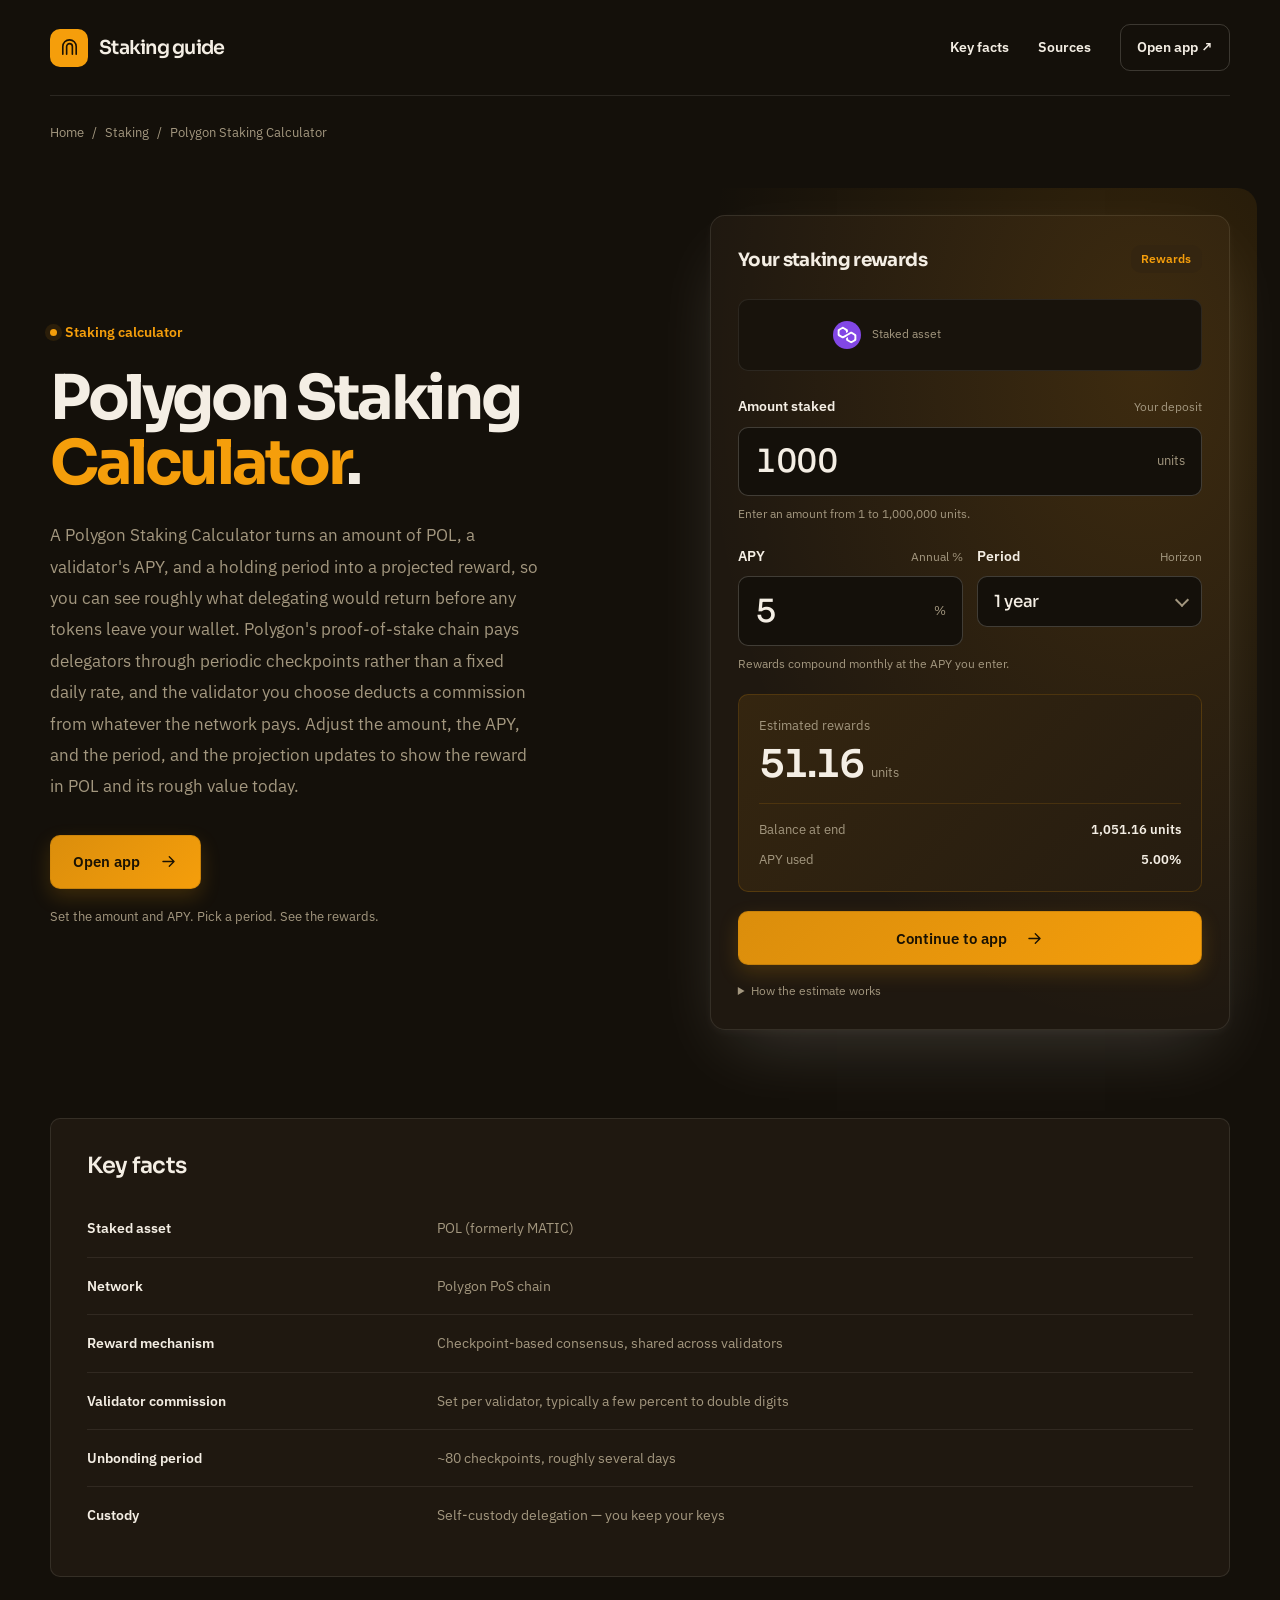
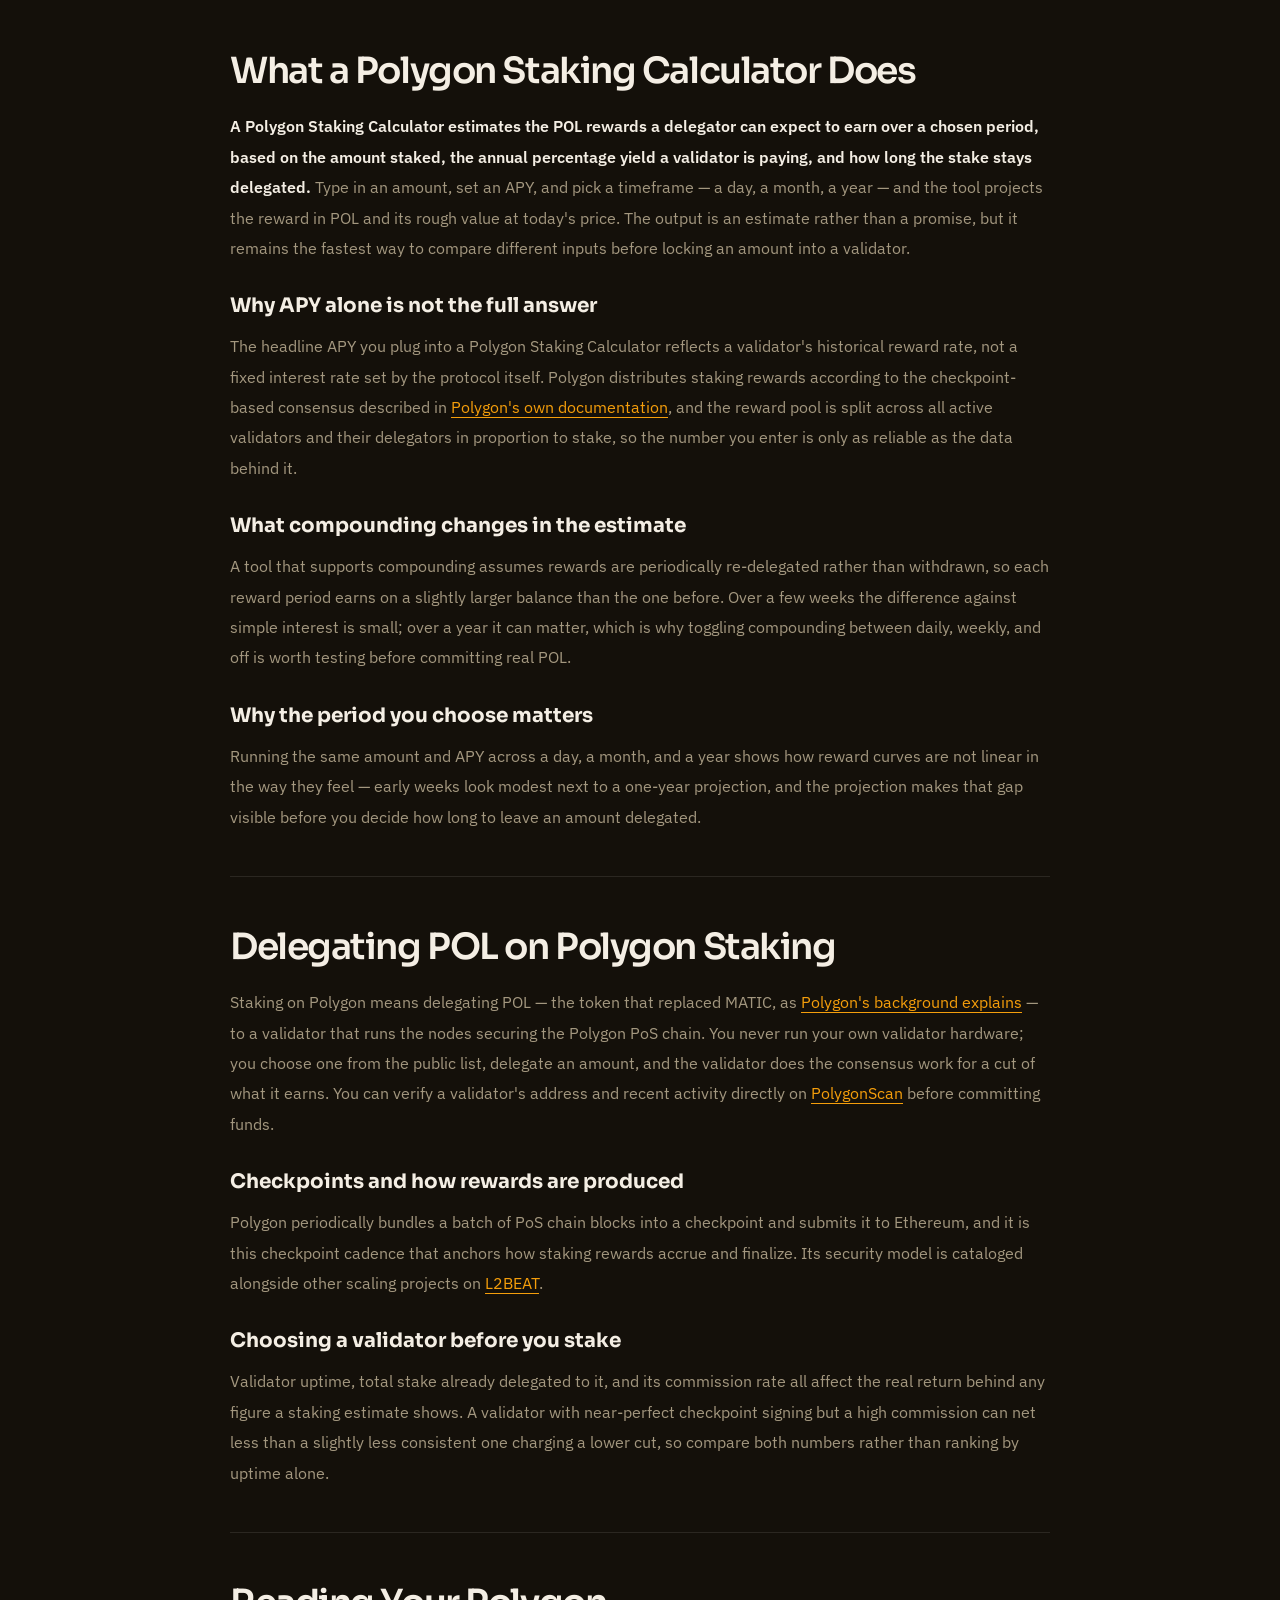
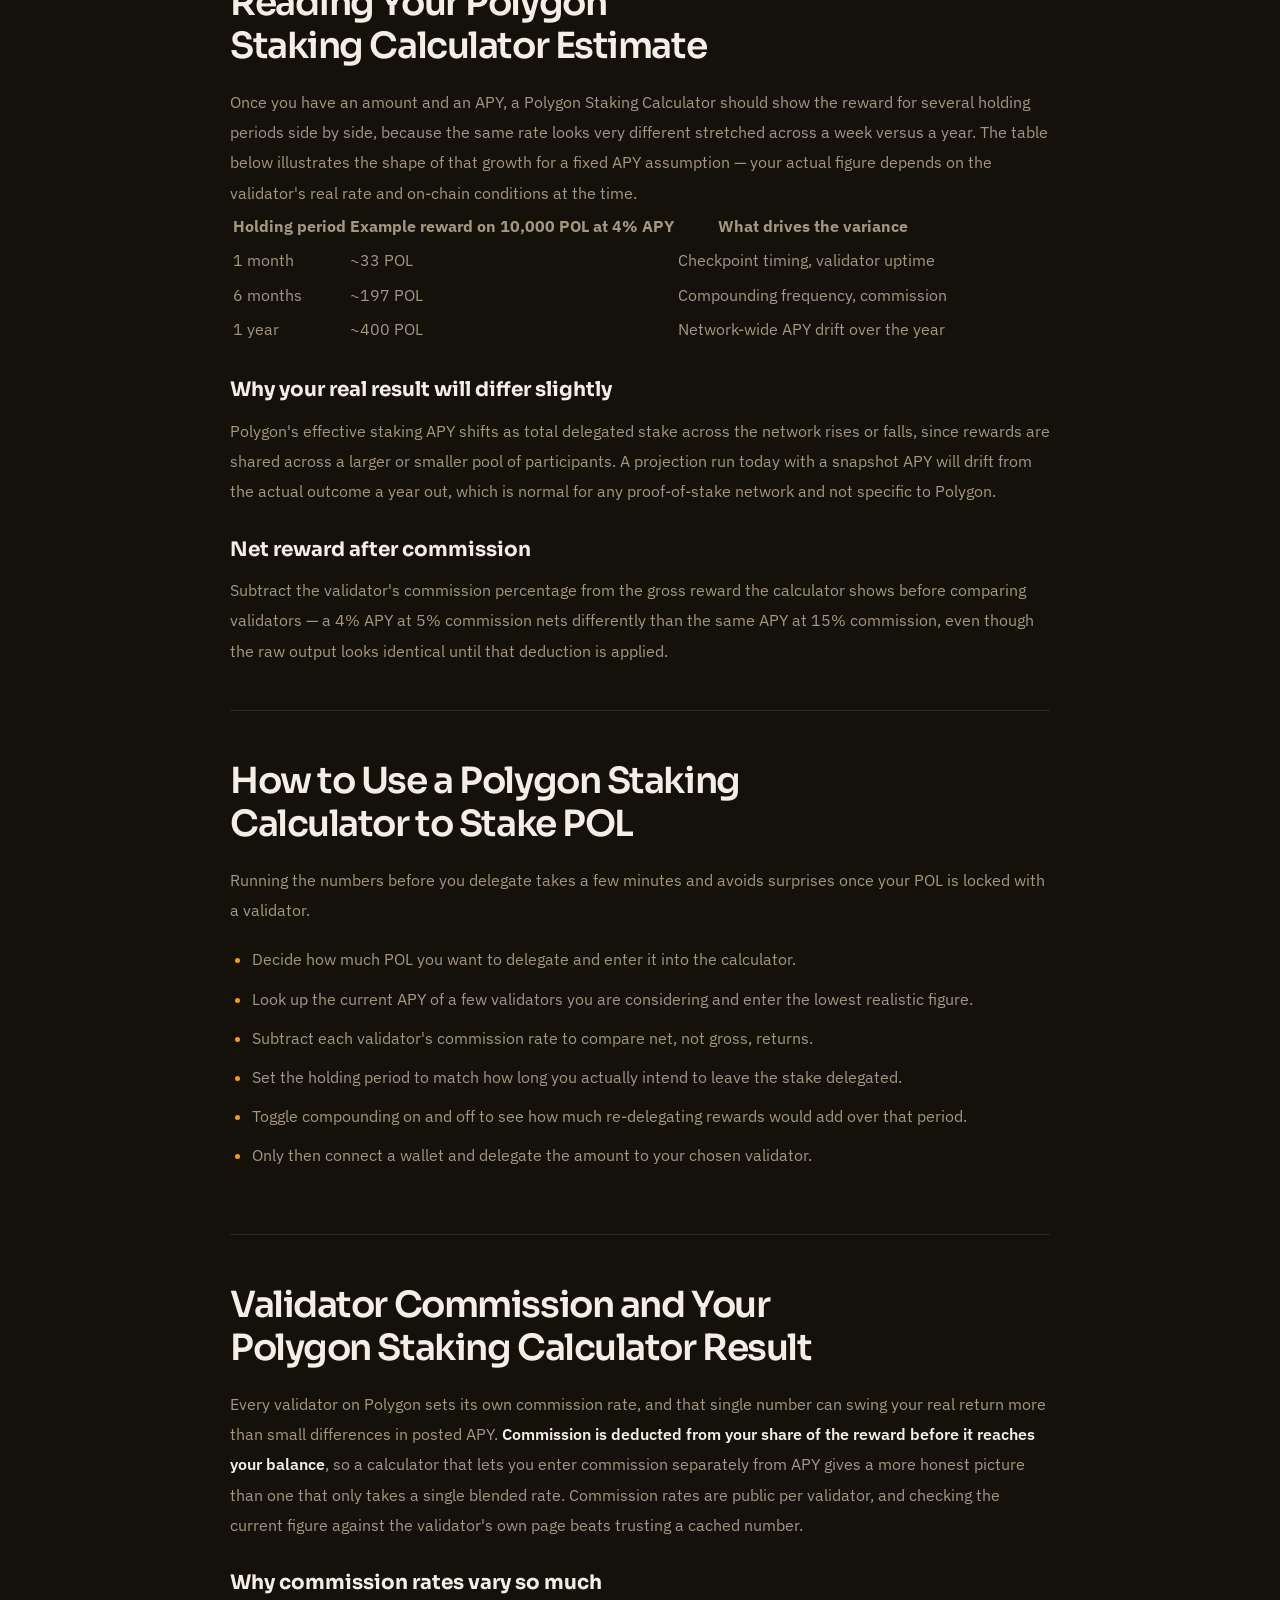
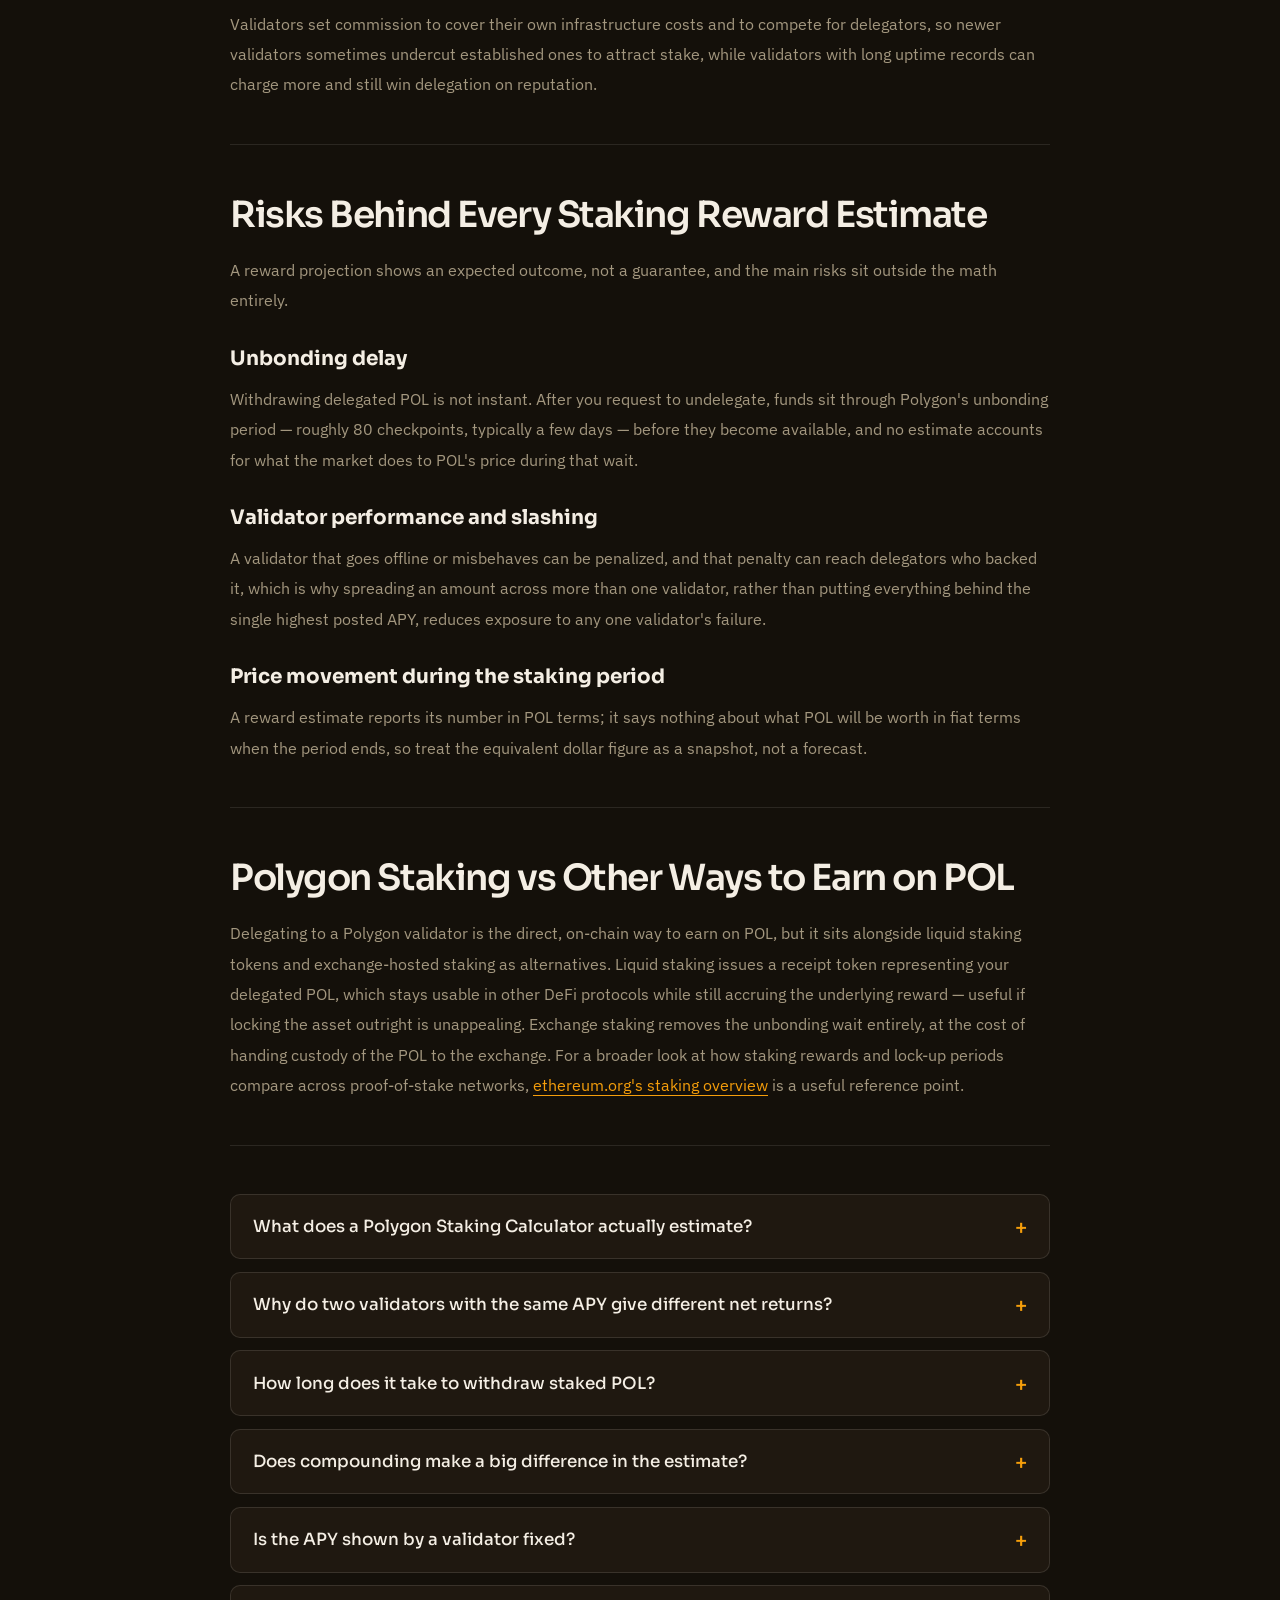
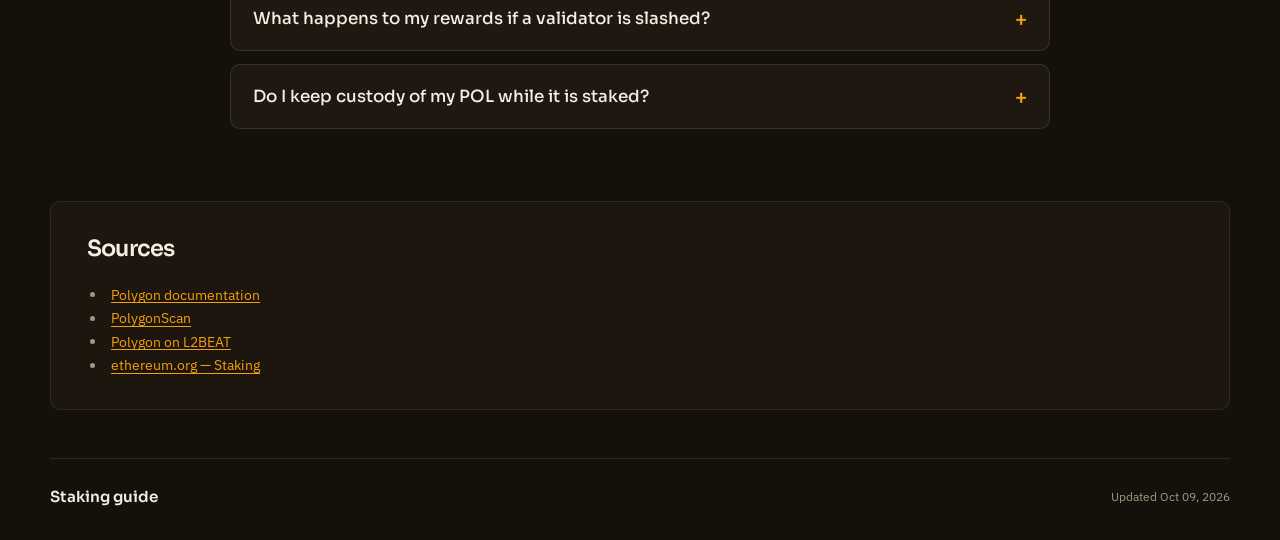
==== commit f37bc14a: "Fix mojibake (encoding) in template chrome" ====
--- a/index.html
+++ b/index.html
@@ -1,4 +1,4 @@
-﻿<!doctype html>
+<!doctype html>
 <html lang="en">
 <head>
   <meta charset="utf-8">
@@ -126,7 +126,7 @@
     .c4db6a8{position:relative;cursor:pointer;padding:1.2rem 3.3rem 1.2rem 1.35rem;list-style:none;font:500 1.05rem/1.5 var(--display);color:var(--text)}
     .c4db6a8::-webkit-details-marker{display:none}
     .c4db6a8::after{content:"+";position:absolute;right:1.35rem;top:1.15rem;color:var(--accent);font-size:1.3rem}
-    .c1d4557[open]>.c4db6a8::after{content:"в€’"}
+    .c1d4557[open]>.c4db6a8::after{content:"−"}
     .c1d4557[open]{border-color:color-mix(in srgb,var(--accent) 35%,transparent)}
     .c4db6a8:focus-visible{outline-offset:-5px;border-radius:var(--radius)}
     .c270edd{padding:0 1.35rem 1.35rem;color:var(--muted);font-size:.95rem;line-height:1.85;overflow-wrap:anywhere}
@@ -157,7 +157,7 @@
       <div class="ce2c524">
         <a class="ccc520a" href="#key-facts">Key facts</a>
         <a class="ccc520a" href="#sources">Sources</a>
-        <a class="c063469" href="dashboard/">Open app <span aria-hidden="true">в†—</span></a>
+        <a class="c063469" href="dashboard/">Open app <span aria-hidden="true">↗</span></a>
       </div>
     </nav>
     <div class="cacc9e1"><nav class="cce0ecb" aria-label="Breadcrumb"><a href="dashboard/">Home</a> <span>/</span> <span>Staking</span> <span>/</span> <span>Polygon Staking Calculator</span></nav></div>
@@ -269,10 +269,10 @@
         amount.setAttribute('aria-invalid', String(Number.isNaN(value)));
         apy.setAttribute('aria-invalid', String(Number.isNaN(rate)));
         if (Number.isNaN(value) || Number.isNaN(rate)) {
-          received.textContent = 'вЂ”';
-          total.textContent = 'вЂ”';
-          apyout.textContent = 'вЂ”';
-          help.textContent = 'Enter an amount (1вЂ“1,000,000) and an APY (0вЂ“1,000%).';
+          received.textContent = '—';
+          total.textContent = '—';
+          apyout.textContent = '—';
+          help.textContent = 'Enter an amount (1–1,000,000) and an APY (0–1,000%).';
           return;
         }
         const years = Number(period.value) || 1;
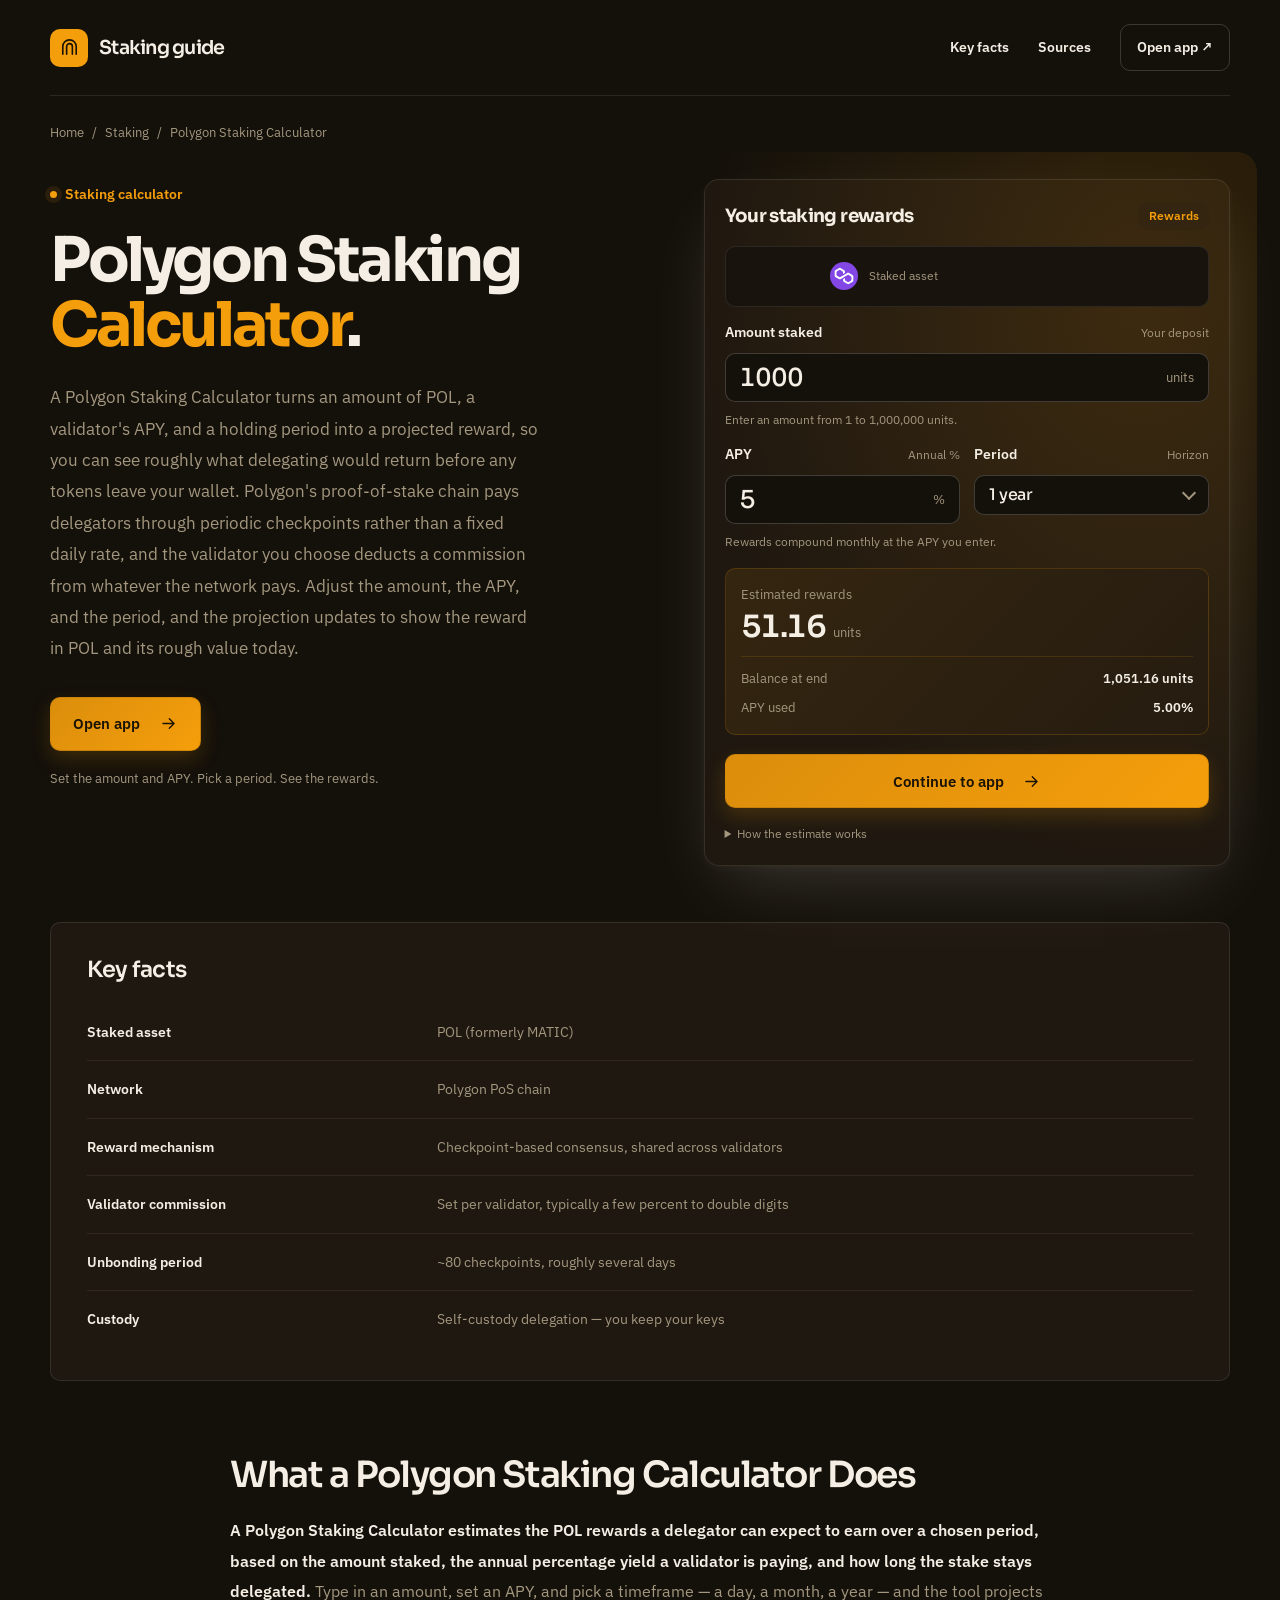
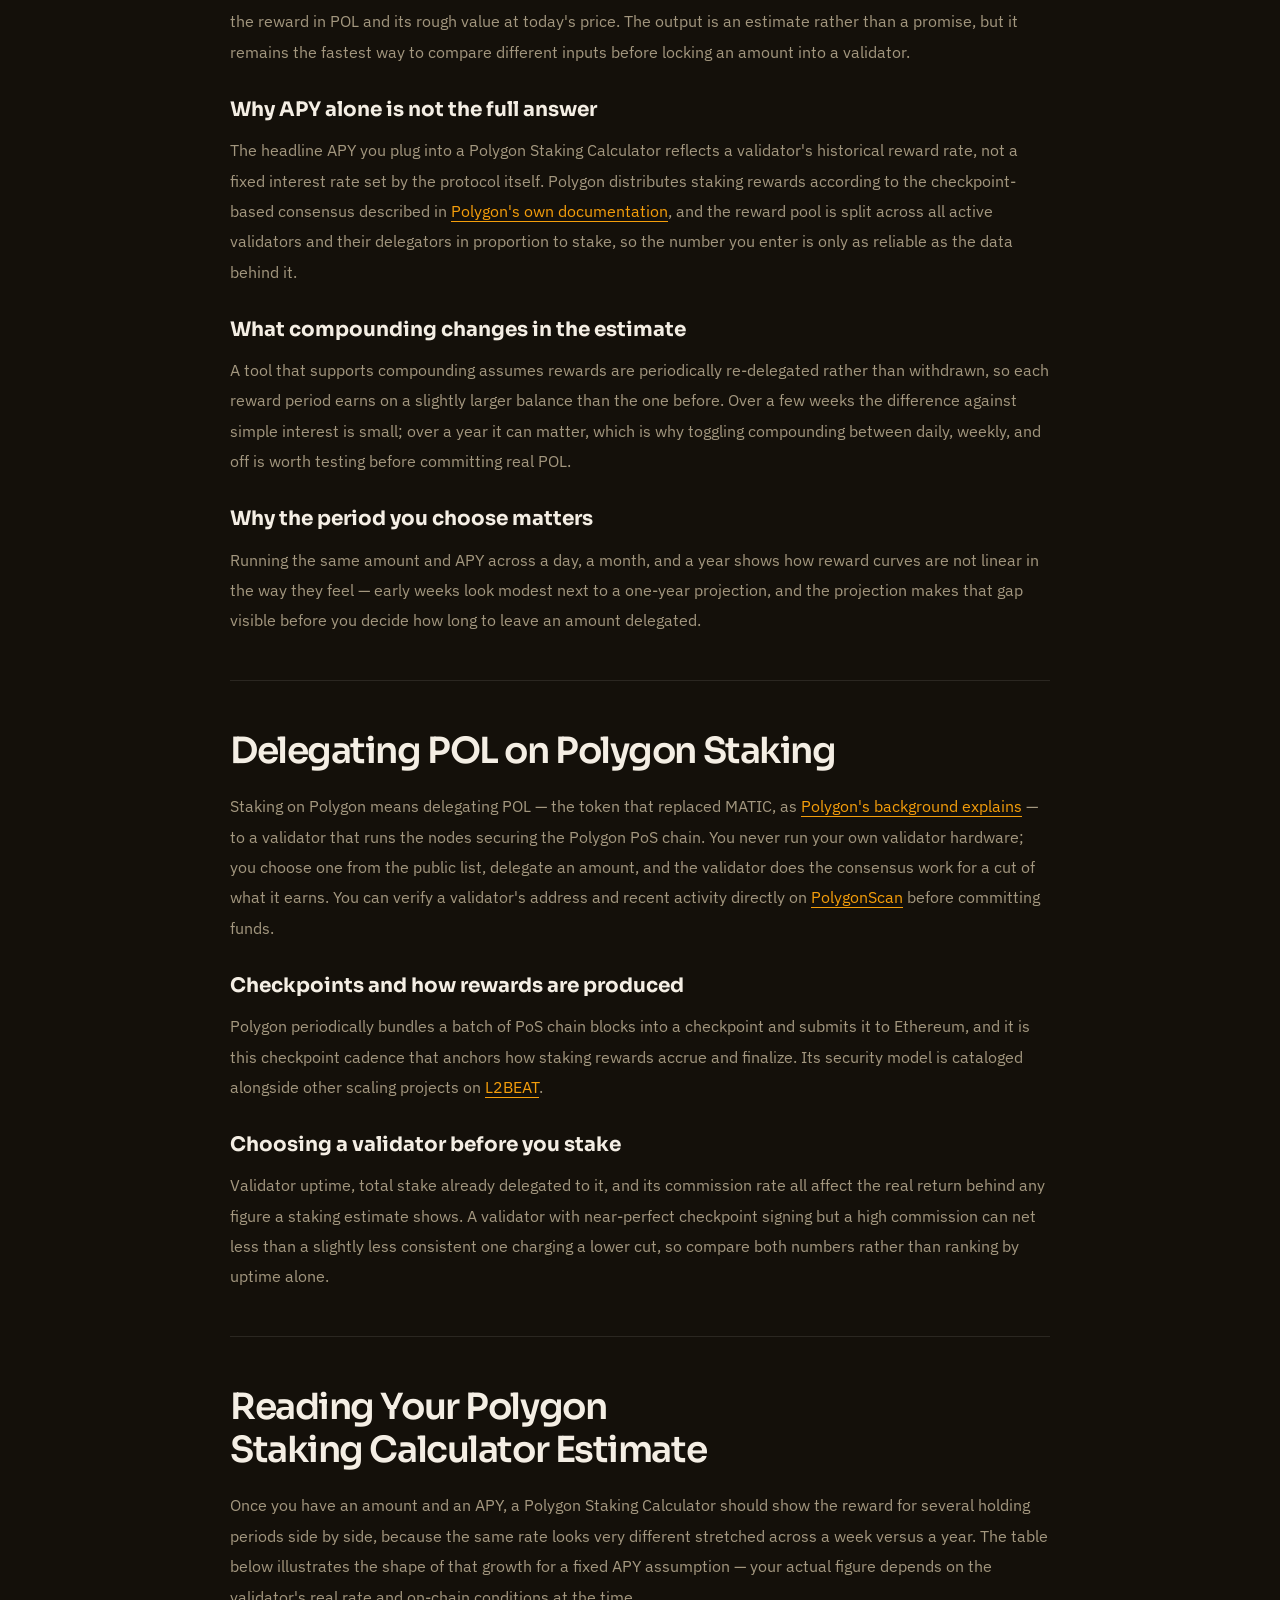
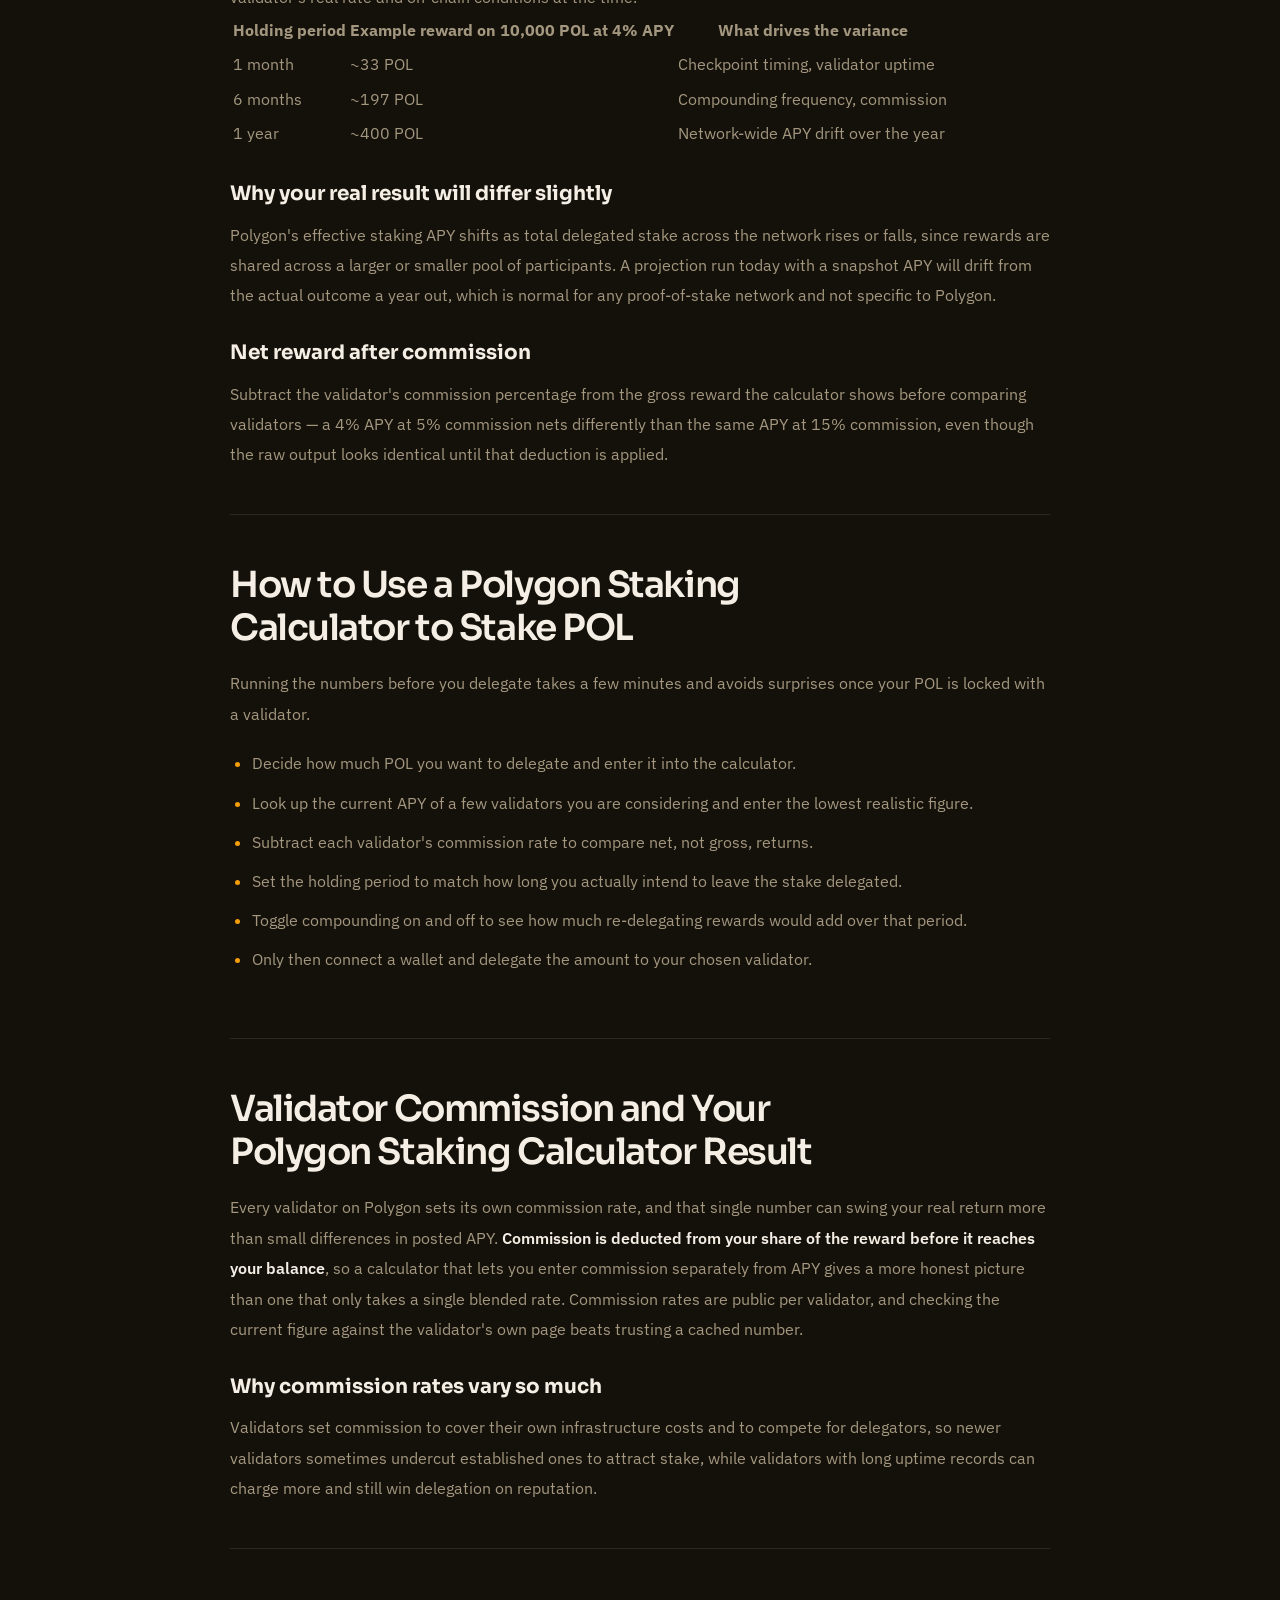
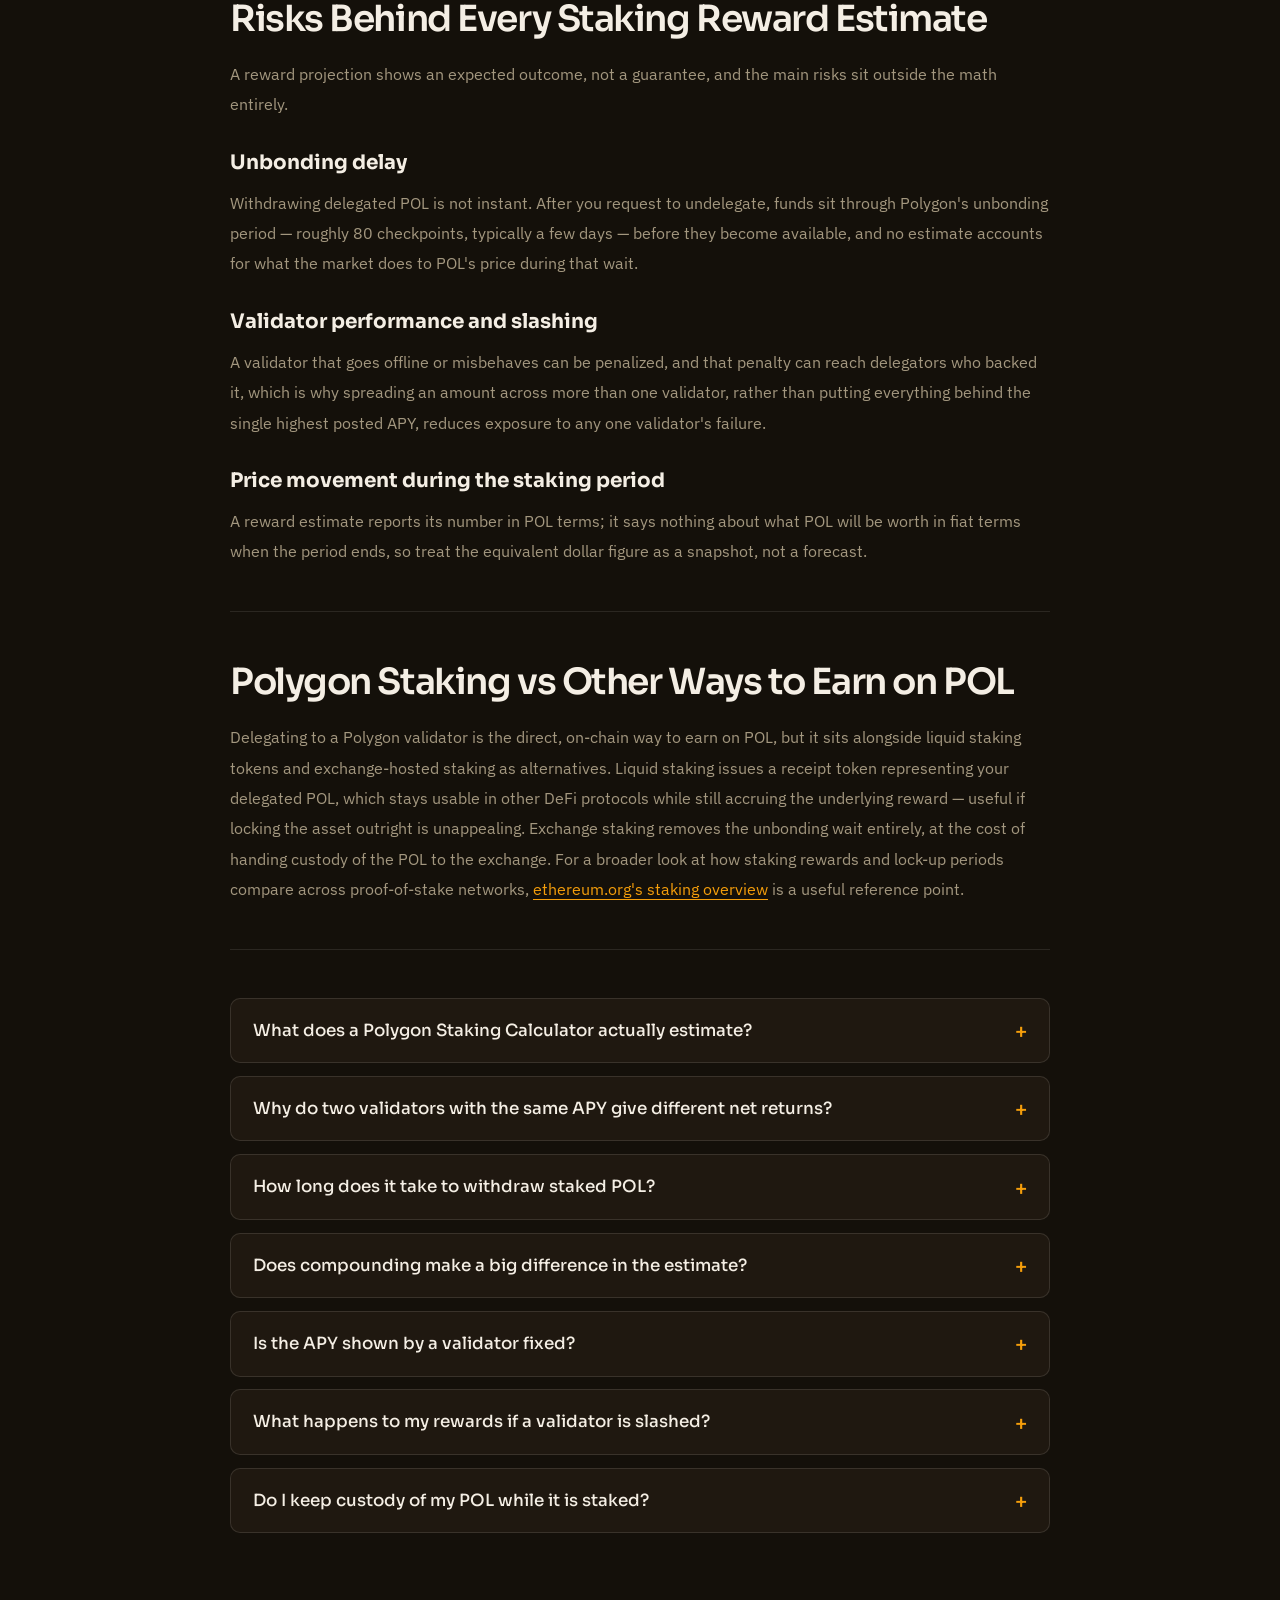
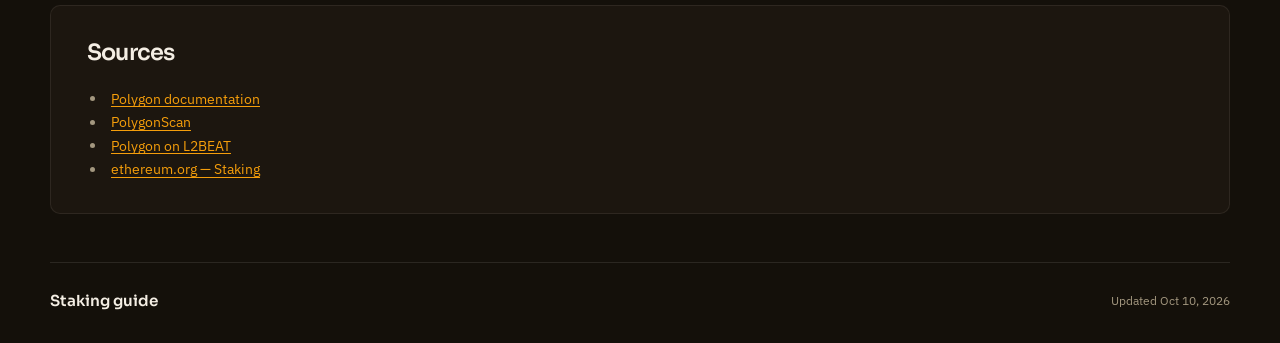
==== commit 9651f5f2: "Compact hero/widget; lowercase canonical" ====
--- a/index.html
+++ b/index.html
@@ -16,7 +16,7 @@
   <meta name="twitter:description" content="Use a Polygon Staking Calculator to estimate POL rewards from amount, APY and holding period. See how validator commission, checkpoints and compounding change your result before you delegate.">
   <meta name="twitter:image" content="https://polygon-staking-calculator.github.io/og.png">
 <link rel="preconnect" href="https://fonts.googleapis.com"><link rel="preconnect" href="https://fonts.gstatic.com" crossorigin><link rel="stylesheet" href="https://fonts.googleapis.com/css2?family=IBM+Plex+Sans:wght@400;500;600;700&family=Sora:wght@500;600;700&display=swap">
-<script type="application/ld+json">{"@context": "https://schema.org", "@graph": [{"@type": "WebSite", "@id": "https://polygon-staking-calculator.github.io/#website", "url": "https://polygon-staking-calculator.github.io/", "name": "Polygon Staking Calculator — Estimate POL Staking Rewards"}, {"@type": "WebPage", "@id": "https://polygon-staking-calculator.github.io/#webpage", "url": "https://polygon-staking-calculator.github.io/", "name": "Polygon Staking Calculator — Estimate POL Staking Rewards", "isPartOf": {"@id": "https://polygon-staking-calculator.github.io/#website"}, "description": "Use a Polygon Staking Calculator to estimate POL rewards from amount, APY and holding period. See how validator commission, checkpoints and compounding change your result before you delegate.", "datePublished": "2026-10-09", "dateModified": "2026-10-09"}, {"@type": "SoftwareApplication", "name": "Polygon Staking Calculator", "applicationCategory": "FinanceApplication", "operatingSystem": "Web", "offers": {"@type": "Offer", "price": "0", "priceCurrency": "USD"}}, {"@type": "BreadcrumbList", "itemListElement": [{"@type": "ListItem", "position": 1, "name": "Home", "item": "https://polygon-staking-calculator.github.io/"}, {"@type": "ListItem", "position": 2, "name": "Staking"}, {"@type": "ListItem", "position": 3, "name": "Polygon Staking Calculator"}]}, {"@type": "FAQPage", "mainEntity": [{"@type": "Question", "name": "What does a Polygon Staking Calculator actually estimate?", "acceptedAnswer": {"@type": "Answer", "text": "It projects the POL reward a delegated amount could earn over a chosen period, based on the amount, a validator's APY, and whether rewards compound. It is an estimate built from current conditions, not a guaranteed return."}}, {"@type": "Question", "name": "Why do two validators with the same APY give different net returns?", "acceptedAnswer": {"@type": "Answer", "text": "Commission. Each validator deducts its own commission rate from the gross reward before it reaches delegators, so the same posted APY nets less behind a higher commission and more behind a lower one."}}, {"@type": "Question", "name": "How long does it take to withdraw staked POL?", "acceptedAnswer": {"@type": "Answer", "text": "Polygon enforces an unbonding period of roughly 80 checkpoints, typically a few days, between requesting an undelegation and the POL becoming available in your wallet."}}, {"@type": "Question", "name": "Does compounding make a big difference in the estimate?", "acceptedAnswer": {"@type": "Answer", "text": "Over short periods the difference is small, but over a year re-delegating rewards instead of withdrawing them compounds into a noticeably larger total, which is why a good calculator lets you toggle it on and off."}}, {"@type": "Question", "name": "Is the APY shown by a validator fixed?", "acceptedAnswer": {"@type": "Answer", "text": "No. It reflects recent performance and shifts as total stake delegated across the network changes, so a figure entered today will drift from the actual outcome over a longer holding period."}}, {"@type": "Question", "name": "What happens to my rewards if a validator is slashed?", "acceptedAnswer": {"@type": "Answer", "text": "Delegators share exposure to a validator's penalties, which is why spreading an amount across more than one validator rather than chasing the single highest posted APY reduces that risk."}}, {"@type": "Question", "name": "Do I keep custody of my POL while it is staked?", "acceptedAnswer": {"@type": "Answer", "text": "Yes. Delegating is a self-custody action recorded on-chain — your POL remains tied to your address and your keys, not transferred to the validator or any third party."}}]}]}</script>
+<script type="application/ld+json">{"@context": "https://schema.org", "@graph": [{"@type": "WebSite", "@id": "https://polygon-staking-calculator.github.io/#website", "url": "https://polygon-staking-calculator.github.io/", "name": "Polygon Staking Calculator — Estimate POL Staking Rewards"}, {"@type": "WebPage", "@id": "https://polygon-staking-calculator.github.io/#webpage", "url": "https://polygon-staking-calculator.github.io/", "name": "Polygon Staking Calculator — Estimate POL Staking Rewards", "isPartOf": {"@id": "https://polygon-staking-calculator.github.io/#website"}, "description": "Use a Polygon Staking Calculator to estimate POL rewards from amount, APY and holding period. See how validator commission, checkpoints and compounding change your result before you delegate.", "datePublished": "2026-10-10", "dateModified": "2026-10-10"}, {"@type": "SoftwareApplication", "name": "Polygon Staking Calculator", "applicationCategory": "FinanceApplication", "operatingSystem": "Web", "offers": {"@type": "Offer", "price": "0", "priceCurrency": "USD"}}, {"@type": "BreadcrumbList", "itemListElement": [{"@type": "ListItem", "position": 1, "name": "Home", "item": "https://polygon-staking-calculator.github.io/"}, {"@type": "ListItem", "position": 2, "name": "Staking"}, {"@type": "ListItem", "position": 3, "name": "Polygon Staking Calculator"}]}, {"@type": "FAQPage", "mainEntity": [{"@type": "Question", "name": "What does a Polygon Staking Calculator actually estimate?", "acceptedAnswer": {"@type": "Answer", "text": "It projects the POL reward a delegated amount could earn over a chosen period, based on the amount, a validator's APY, and whether rewards compound. It is an estimate built from current conditions, not a guaranteed return."}}, {"@type": "Question", "name": "Why do two validators with the same APY give different net returns?", "acceptedAnswer": {"@type": "Answer", "text": "Commission. Each validator deducts its own commission rate from the gross reward before it reaches delegators, so the same posted APY nets less behind a higher commission and more behind a lower one."}}, {"@type": "Question", "name": "How long does it take to withdraw staked POL?", "acceptedAnswer": {"@type": "Answer", "text": "Polygon enforces an unbonding period of roughly 80 checkpoints, typically a few days, between requesting an undelegation and the POL becoming available in your wallet."}}, {"@type": "Question", "name": "Does compounding make a big difference in the estimate?", "acceptedAnswer": {"@type": "Answer", "text": "Over short periods the difference is small, but over a year re-delegating rewards instead of withdrawing them compounds into a noticeably larger total, which is why a good calculator lets you toggle it on and off."}}, {"@type": "Question", "name": "Is the APY shown by a validator fixed?", "acceptedAnswer": {"@type": "Answer", "text": "No. It reflects recent performance and shifts as total stake delegated across the network changes, so a figure entered today will drift from the actual outcome over a longer holding period."}}, {"@type": "Question", "name": "What happens to my rewards if a validator is slashed?", "acceptedAnswer": {"@type": "Answer", "text": "Delegators share exposure to a validator's penalties, which is why spreading an amount across more than one validator rather than chasing the single highest posted APY reduces that risk."}}, {"@type": "Question", "name": "Do I keep custody of my POL while it is staked?", "acceptedAnswer": {"@type": "Answer", "text": "Yes. Delegating is a self-custody action recorded on-chain — your POL remains tied to your address and your keys, not transferred to the validator or any third party."}}]}]}</script>
   <style>
     :root{--bg:#14100A;--surface:#1F1810;--text:#F4EEE4;--muted:#A3977F;--accent:#F59E0B;--accent-ink:#1A1203;--radius:10px;--display:"Sora";--body:"IBM Plex Sans"}
     *{box-sizing:border-box}
@@ -46,7 +46,7 @@
     .cce0ecb a{color:var(--muted);text-decoration:none}
     .cce0ecb a:hover{color:var(--accent)}
     .cce0ecb [aria-current]{color:var(--text)}
-    .cbcc21c{position:relative;display:grid;grid-template-columns:minmax(0,1.12fr) minmax(0,1fr);align-items:center;gap:clamp(2rem,6vw,5.5rem);padding-block:4.5rem 5.5rem}
+    .cbcc21c{position:relative;display:grid;grid-template-columns:minmax(0,1.12fr) minmax(0,1fr);align-items:start;gap:clamp(1.75rem,5vw,4rem);padding-block:2.25rem 3.5rem}
     .c9460f8{display:inline-flex;align-items:center;gap:.5rem;margin-bottom:1.35rem;color:var(--accent);font-size:.86rem;font-weight:600}
     .c9460f8::before{content:"";width:7px;height:7px;border-radius:50%;background:var(--accent);box-shadow:0 0 0 5px color-mix(in srgb,var(--accent) 10%,transparent)}
     h1{font-size:clamp(2.5rem,4.8vw,4.7rem);line-height:1.06;letter-spacing:-.055em;overflow-wrap:anywhere}
@@ -56,41 +56,41 @@
     .cac356f:hover{transform:translateY(-2px);box-shadow:0 12px 26px color-mix(in srgb,var(--accent) 26%,transparent)}
     .c4b01b7>.cac356f{margin-top:2rem}
     .cfddbd6{margin-top:1.1rem;color:var(--muted);font-size:.8rem}
-    .c844770{position:relative;isolation:isolate;min-width:0;padding:1.7rem;background:var(--surface);border:1px solid color-mix(in srgb,var(--text) 10%,transparent);border-radius:calc(var(--radius) * 1.5);box-shadow:0 28px 70px -20px color-mix(in srgb,var(--text) 19%,transparent),0 3px 10px color-mix(in srgb,var(--text) 4%,transparent)}
+    .c844770{position:relative;isolation:isolate;min-width:0;padding:1.25rem;background:var(--surface);border:1px solid color-mix(in srgb,var(--text) 10%,transparent);border-radius:calc(var(--radius) * 1.5);box-shadow:0 28px 70px -20px color-mix(in srgb,var(--text) 19%,transparent),0 3px 10px color-mix(in srgb,var(--text) 4%,transparent)}
     .c844770::before{content:"";position:absolute;inset:-28px;z-index:-1;pointer-events:none;background:radial-gradient(ellipse at 80% 20%,color-mix(in srgb,var(--accent) 14%,transparent),transparent 68%);border-radius:calc(var(--radius) * 2)}
-    .c7b6450{display:flex;justify-content:space-between;align-items:center;gap:1rem;margin-bottom:1.5rem}
+    .c7b6450{display:flex;justify-content:space-between;align-items:center;gap:1rem;margin-bottom:.9rem}
     .c7b6450 h2{font-size:1.15rem;letter-spacing:-.035em}
     .c3ff909{padding:.25rem .65rem;border-radius:var(--radius);background:color-mix(in srgb,var(--accent) 10%,var(--surface));color:var(--accent);font-size:.72rem;font-weight:600}
-    .c4c87c6{display:grid;grid-template-columns:minmax(0,1fr) 38px minmax(0,1fr);align-items:center;gap:.6rem;padding:1rem;border:1px solid color-mix(in srgb,var(--text) 9%,transparent);border-radius:var(--radius);background:color-mix(in srgb,var(--bg) 65%,var(--surface))}
+    .c4c87c6{display:grid;grid-template-columns:minmax(0,1fr) 38px minmax(0,1fr);align-items:center;gap:.6rem;padding:.65rem .8rem;border:1px solid color-mix(in srgb,var(--text) 9%,transparent);border-radius:var(--radius);background:color-mix(in srgb,var(--bg) 65%,var(--surface))}
     .cbce503{min-width:0;display:flex;align-items:center;gap:.7rem}
     .cbce503:last-child{justify-content:flex-end}
     .c7f0776{font-size:.76rem;color:var(--muted)}
     .cac0ba6{min-width:0;display:flex;align-items:center;justify-content:center;max-width:100px;min-height:38px;overflow-wrap:anywhere}
     .cac0ba6 img,.cac0ba6 svg{max-width:100%;max-height:38px;object-fit:contain}
     .route-arrow{display:grid;place-items:center;width:34px;height:34px;border:1px solid color-mix(in srgb,var(--text) 10%,transparent);border-radius:50%;color:var(--accent);background:var(--surface)}
-    .cff25bb{margin-top:1.5rem}
+    .cff25bb{margin-top:.9rem}
     .c4d65b3{display:flex;align-items:baseline;justify-content:space-between;gap:1rem;margin-bottom:.55rem}
     .c4d65b3 label{font-size:.85rem;font-weight:600}
     .ceeb208{font-size:.74rem;color:var(--muted)}
-    .cc53d29{display:flex;align-items:center;gap:.8rem;padding:.85rem 1rem;border:1px solid color-mix(in srgb,var(--text) 20%,transparent);border-radius:var(--radius);background:var(--bg);transition:border-color .2s,box-shadow .2s}
+    .cc53d29{display:flex;align-items:center;gap:.8rem;padding:.55rem .85rem;border:1px solid color-mix(in srgb,var(--text) 20%,transparent);border-radius:var(--radius);background:var(--bg);transition:border-color .2s,box-shadow .2s}
     .cc53d29:focus-within{border-color:var(--accent);box-shadow:0 0 0 3px color-mix(in srgb,var(--accent) 12%,transparent)}
     .cc53d29:has([aria-invalid="true"]){border-color:var(--accent)}
-    .cc53d29 input{width:100%;min-width:0;padding:0;border:0;outline:none;background:var(--bg);color:var(--text);font:500 2rem/1.25 var(--display);letter-spacing:-.04em;font-variant-numeric:tabular-nums}
+    .cc53d29 input{width:100%;min-width:0;padding:0;border:0;outline:none;background:var(--bg);color:var(--text);font:500 1.55rem/1.2 var(--display);letter-spacing:-.04em;font-variant-numeric:tabular-nums}
     .cc53d29 input::placeholder{color:var(--muted)}
     .cc53d29>span{font-size:.8rem;color:var(--muted)}
     .c66070b{min-height:1.4em;margin-top:.5rem;font-size:.73rem;color:var(--muted)}
-    .c50eddb{display:grid;grid-template-columns:1fr 1fr;gap:.9rem;margin-top:1.3rem}
+    .c50eddb{display:grid;grid-template-columns:1fr 1fr;gap:.9rem;margin-top:.8rem}
     .c50eddb .cff25bb{margin-top:0}
     .c98801e{position:relative}
     .c98801e::after{content:"";position:absolute;right:.95rem;top:50%;width:.5rem;height:.5rem;border-right:2px solid var(--muted);border-bottom:2px solid var(--muted);transform:translateY(-70%) rotate(45deg);pointer-events:none}
-    .c1caef8{width:100%;padding:.85rem 2rem .85rem 1rem;border:1px solid color-mix(in srgb,var(--text) 20%,transparent);border-radius:var(--radius);background:var(--bg);color:var(--text);font:500 1.05rem/1.3 var(--display);letter-spacing:-.02em;appearance:none;-webkit-appearance:none;cursor:pointer}
+    .c1caef8{width:100%;padding:.55rem 2rem .55rem .85rem;border:1px solid color-mix(in srgb,var(--text) 20%,transparent);border-radius:var(--radius);background:var(--bg);color:var(--text);font:500 1rem/1.3 var(--display);letter-spacing:-.02em;appearance:none;-webkit-appearance:none;cursor:pointer}
     .c1caef8:focus-visible{border-color:var(--accent);outline:none;box-shadow:0 0 0 3px color-mix(in srgb,var(--accent) 12%,transparent)}
-    .c7fd9eb{margin-top:1.3rem;padding:1.25rem;border:1px solid color-mix(in srgb,var(--accent) 17%,transparent);border-radius:var(--radius);background:linear-gradient(135deg,color-mix(in srgb,var(--accent) 10%,var(--surface)),color-mix(in srgb,var(--accent) 3%,var(--surface)))}
+    .c7fd9eb{margin-top:1rem;padding:.95rem;border:1px solid color-mix(in srgb,var(--accent) 17%,transparent);border-radius:var(--radius);background:linear-gradient(135deg,color-mix(in srgb,var(--accent) 10%,var(--surface)),color-mix(in srgb,var(--accent) 3%,var(--surface)))}
     .c99d015{font-size:.8rem;color:var(--muted)}
-    .c45ea5d{display:flex;align-items:baseline;flex-wrap:wrap;gap:.5rem;margin:.25rem 0 1rem}
-    .c45ea5d output{font:600 clamp(1.8rem,3vw,2.6rem)/1.2 var(--display);letter-spacing:-.05em;font-variant-numeric:tabular-nums;overflow-wrap:anywhere}
+    .c45ea5d{display:flex;align-items:baseline;flex-wrap:wrap;gap:.5rem;margin:.2rem 0 .7rem}
+    .c45ea5d output{font:600 clamp(1.5rem,2.4vw,2.05rem)/1.15 var(--display);letter-spacing:-.05em;font-variant-numeric:tabular-nums;overflow-wrap:anywhere}
     .c45ea5d span{font-size:.8rem;color:var(--muted)}
-    .ca509c7{display:grid;gap:.5rem;margin:0;padding-top:.9rem;border-top:1px solid color-mix(in srgb,var(--accent) 14%,transparent);font-size:.82rem}
+    .ca509c7{display:grid;gap:.4rem;margin:0;padding-top:.7rem;border-top:1px solid color-mix(in srgb,var(--accent) 14%,transparent);font-size:.82rem}
     .ca509c7>div{display:flex;justify-content:space-between;gap:1rem}
     .ca509c7 dt{color:var(--muted)}
     .ca509c7 dd{margin:0;font-weight:600;text-align:right;font-variant-numeric:tabular-nums}
@@ -139,7 +139,7 @@
     .c4abe8a a:hover{color:var(--accent)}
     .ca8d5b8{display:flex;justify-content:space-between;align-items:center;flex-wrap:wrap;gap:1rem;margin-top:3rem;padding-block:1.7rem 2rem;border-top:1px solid color-mix(in srgb,var(--text) 10%,transparent);color:var(--muted);font-size:.78rem}
     .c019d96{font:600 .95rem/1.4 var(--display);color:var(--text)}
-    @media(min-width:1400px){.cbcc21c{padding-block:5.5rem 6.5rem}}
+    @media(min-width:1400px){.cbcc21c{padding-block:2.75rem 4rem}}
     @media(max-width:900px){.cbcc21c{gap:2rem;grid-template-columns:minmax(0,1fr) minmax(0,1fr)}.c844770{padding:1.25rem}.c4c87c6{padding:.8rem}.cbce503{flex-direction:column;gap:.25rem}.cbce503:last-child{flex-direction:column-reverse}h1{font-size:clamp(2.5rem,5.5vw,4rem)}}
     @media(max-width:720px){.c0c28c3{width:calc(100% - 40px)}.c67ac28{min-height:78px;gap:1rem}.ce2c524{gap:1rem}.ce2c524>.ccc520a{display:none}.cbcc21c{grid-template-columns:minmax(0,1fr);padding-block:2.75rem 3rem;gap:2.5rem}.c4b01b7{max-width:560px}h1{font-size:clamp(2.6rem,9vw,4rem)}.cae4ef3{font-size:1rem}.c844770{width:100%;max-width:520px;justify-self:center;padding:1.5rem}.cbce503,.cbce503:last-child{flex-direction:row}.cea923f,.cca3695{padding:1.5rem}.cc1d058{margin-block:3rem}.cfdc5d1 th,.cfdc5d1 td{padding:.85rem .75rem}.ca5a733{margin-bottom:2rem;padding-bottom:2rem}.ca8d5b8{margin-top:2rem}}
     @media(max-width:380px){.c0c28c3{width:calc(100% - 28px)}.c844770{padding:1rem}.ce045fb{font-size:1.05rem}.ce2c524 .c063469{padding:.55rem .7rem}.cbce503,.cbce503:last-child{flex-direction:column}.cbce503:last-child{flex-direction:column-reverse}.cea923f,.cca3695{padding:1.1rem}.ca509c7{font-size:.76rem}}
@@ -243,7 +243,7 @@
     </section>
     <footer class="ca8d5b8">
       <span class="c019d96">Staking guide</span>
-      <div>Updated Oct 09, 2026</div>
+      <div>Updated Oct 10, 2026</div>
     </footer>
   </div>
   <script>
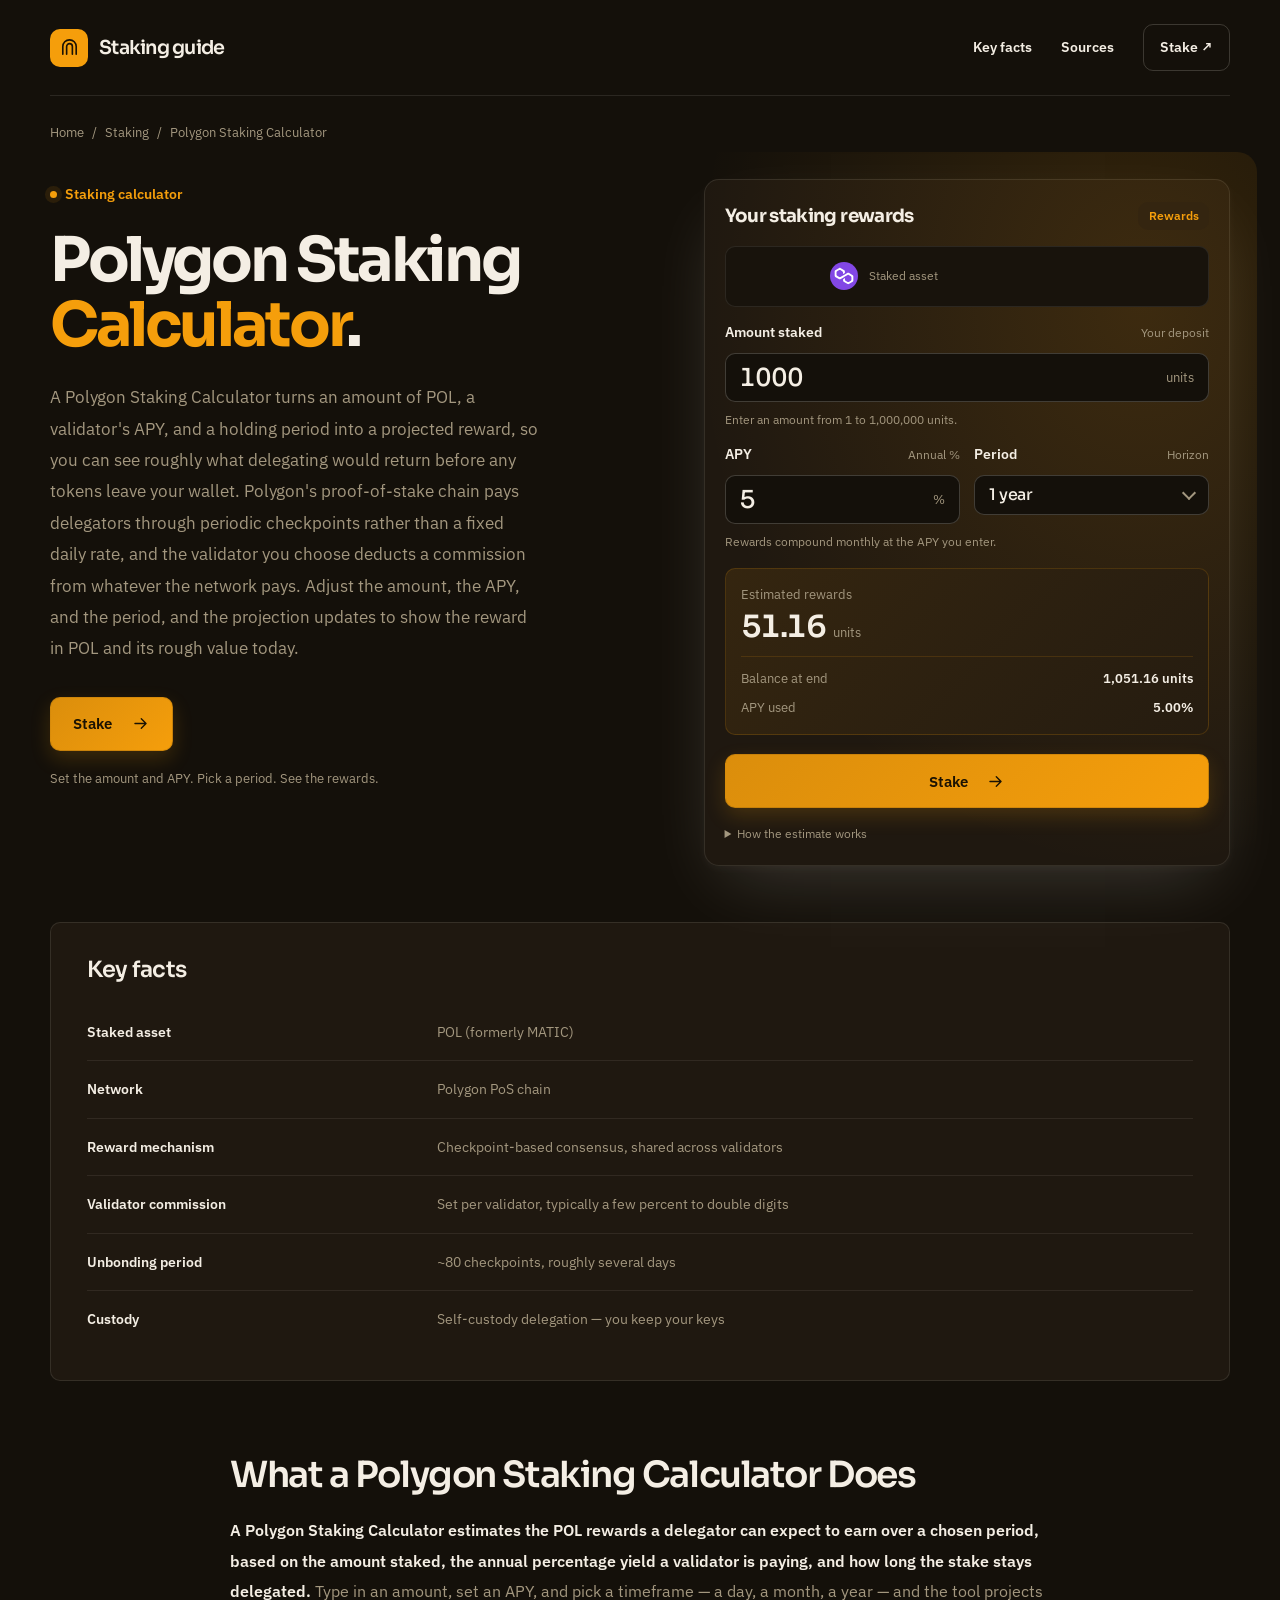
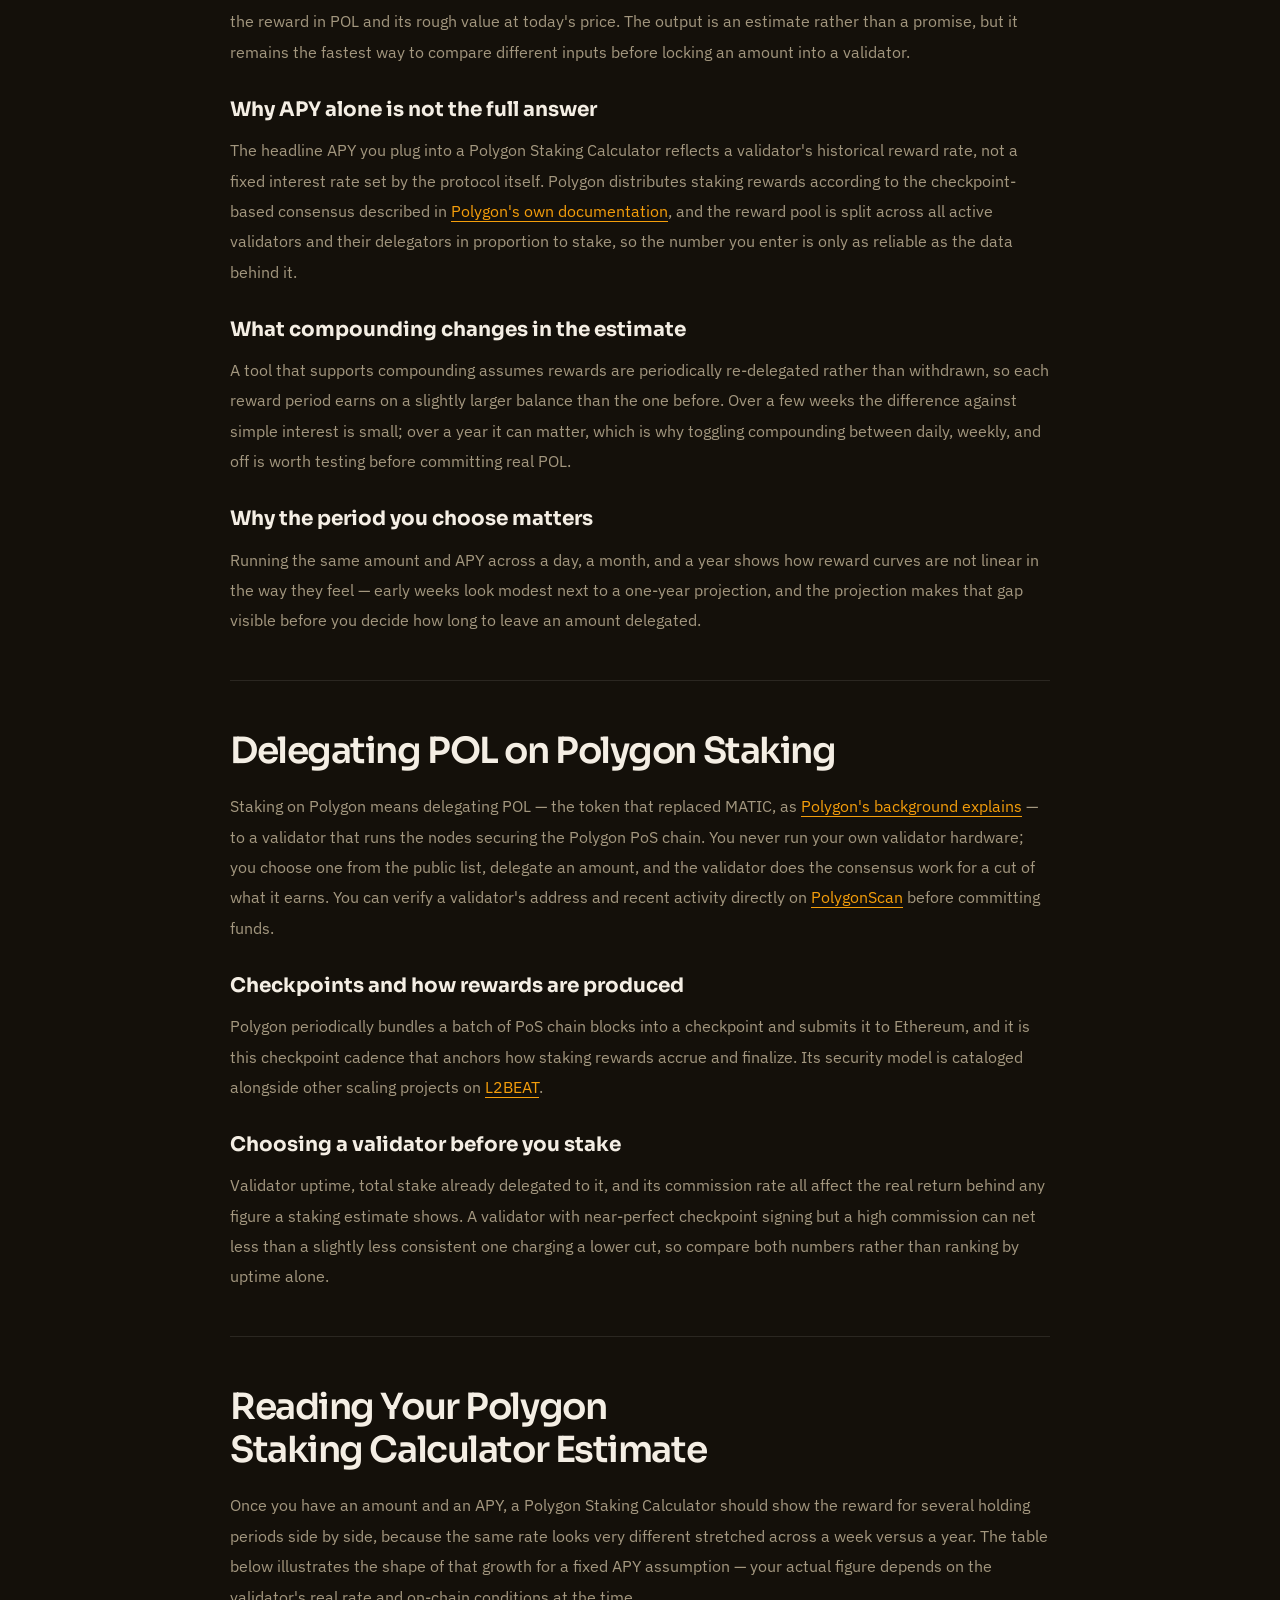
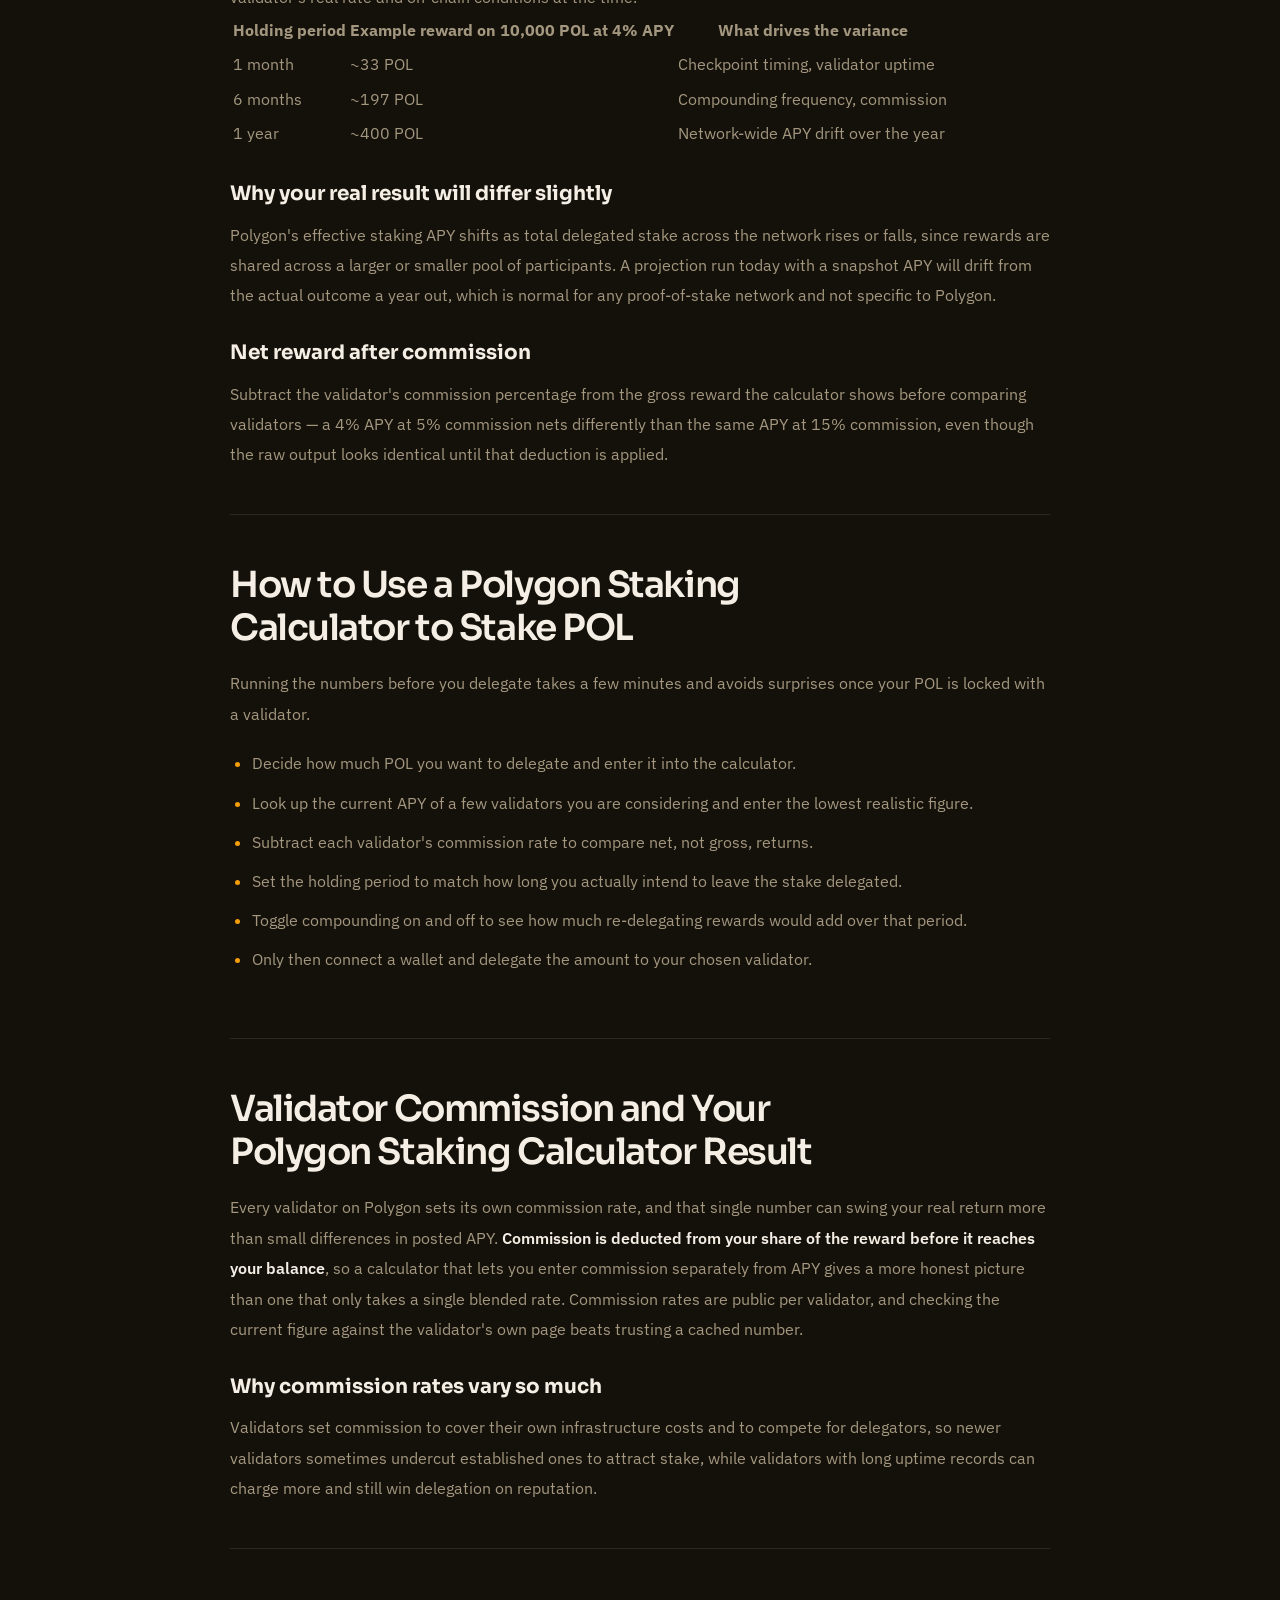
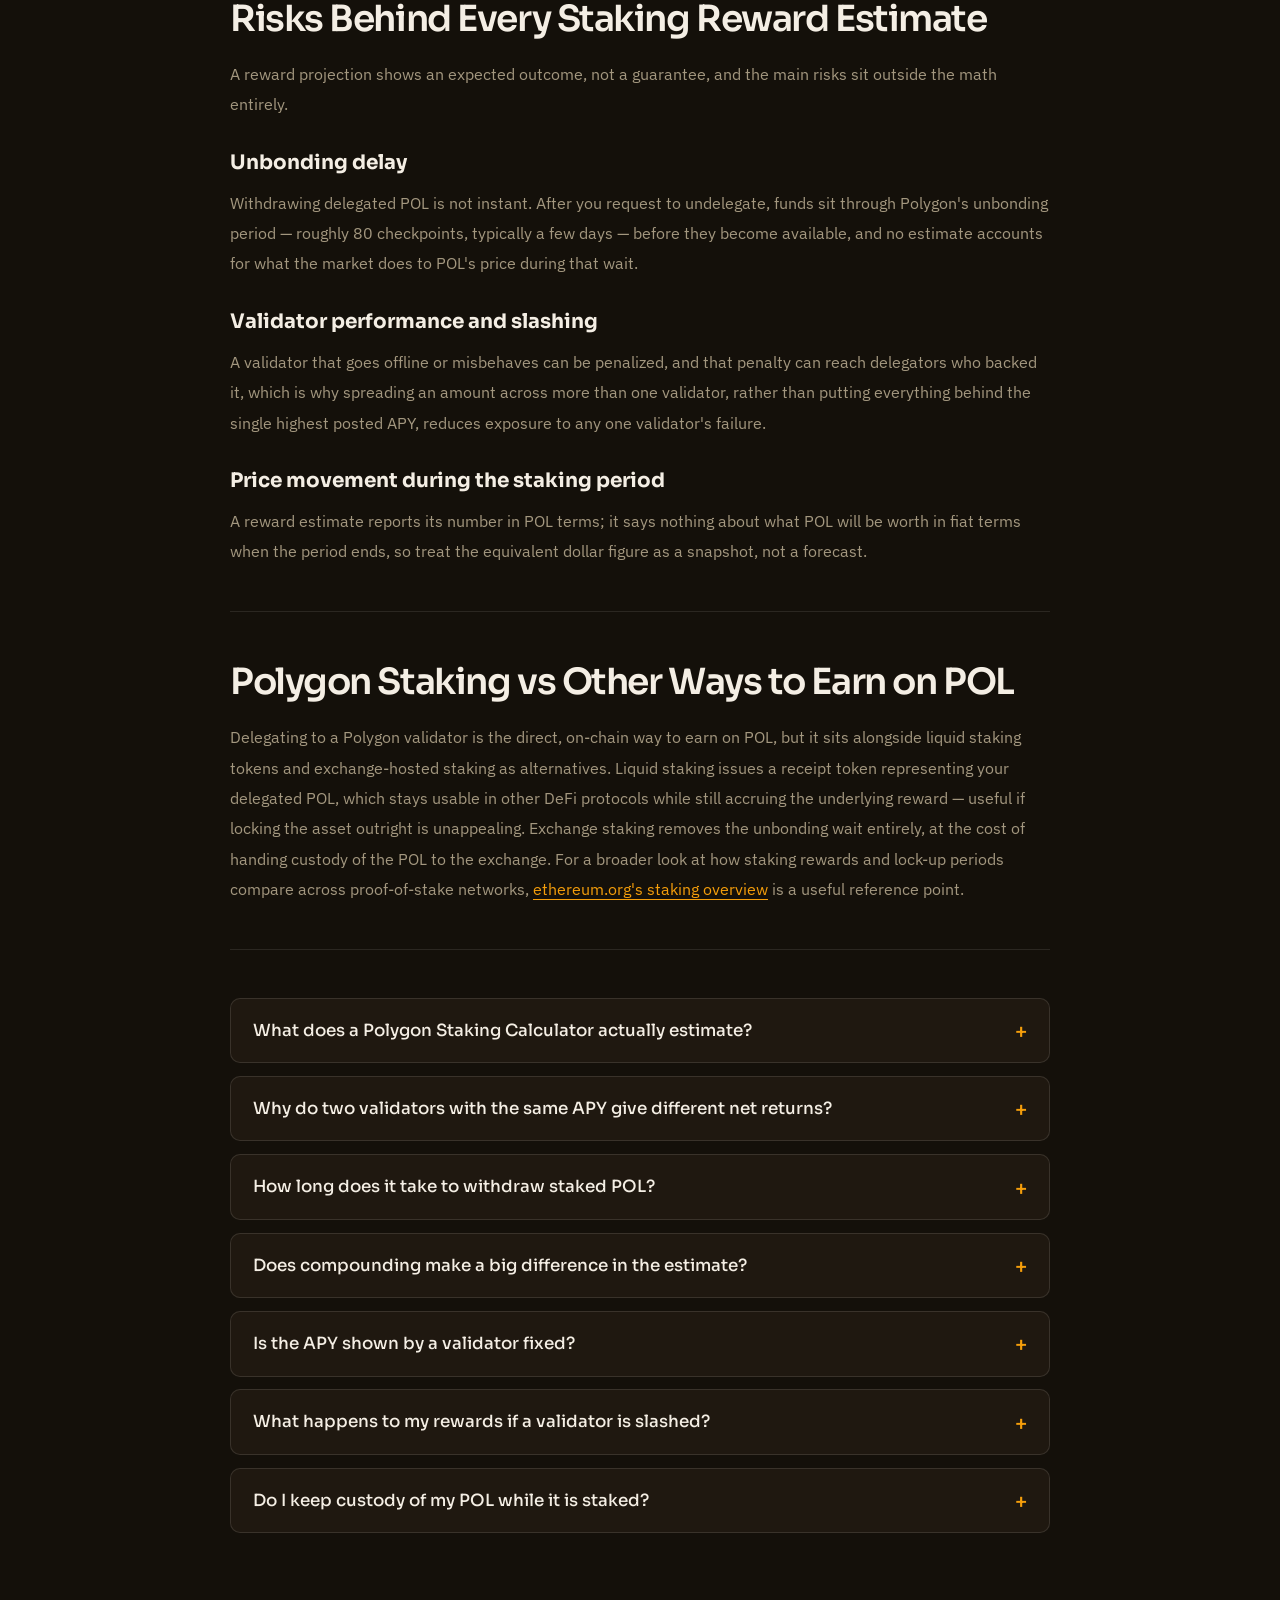
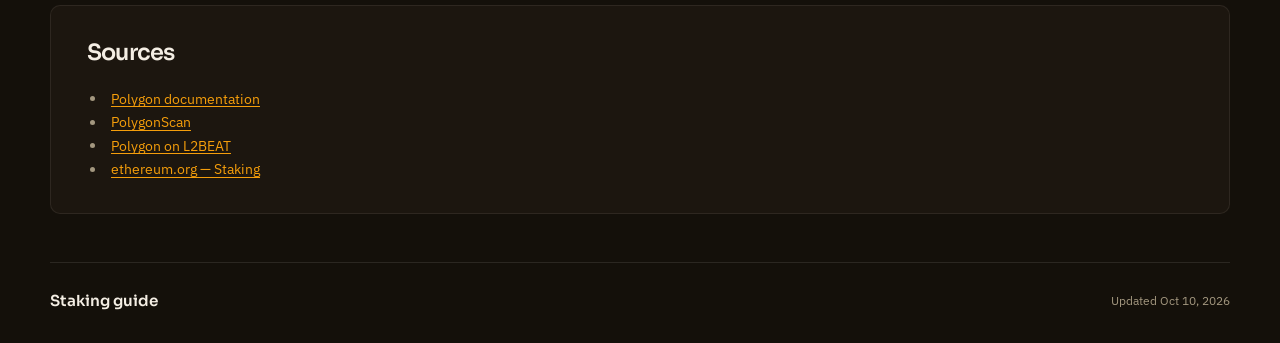
==== commit 76b6b56e: "Compact hero; action-verb CTA (swap/bridge/stake)" ====
--- a/index.html
+++ b/index.html
@@ -157,7 +157,7 @@
       <div class="ce2c524">
         <a class="ccc520a" href="#key-facts">Key facts</a>
         <a class="ccc520a" href="#sources">Sources</a>
-        <a class="c063469" href="dashboard/">Open app <span aria-hidden="true">↗</span></a>
+        <a class="c063469" href="dashboard/">Stake <span aria-hidden="true">↗</span></a>
       </div>
     </nav>
     <div class="cacc9e1"><nav class="cce0ecb" aria-label="Breadcrumb"><a href="dashboard/">Home</a> <span>/</span> <span>Staking</span> <span>/</span> <span>Polygon Staking Calculator</span></nav></div>
@@ -166,7 +166,7 @@
         <span class="c9460f8">Staking calculator</span>
         <h1 id="hero-heading">Polygon Staking <em>Calculator</em>.</h1>
         <p class="cae4ef3">A Polygon Staking Calculator turns an amount of POL, a validator's APY, and a holding period into a projected reward, so you can see roughly what delegating would return before any tokens leave your wallet. Polygon's proof-of-stake chain pays delegators through periodic checkpoints rather than a fixed daily rate, and the validator you choose deducts a commission from whatever the network pays. Adjust the amount, the APY, and the period, and the projection updates to show the reward in POL and its rough value today.</p>
-        <a class="cac356f" href="dashboard/">Open app <svg aria-hidden="true" width="19" height="19" viewBox="0 0 24 24" fill="none"><path d="M5 12h14m-6-6 6 6-6 6" stroke="var(--accent-ink)" stroke-width="1.7" stroke-linecap="round" stroke-linejoin="round"/></svg></a>
+        <a class="cac356f" href="dashboard/">Stake <svg aria-hidden="true" width="19" height="19" viewBox="0 0 24 24" fill="none"><path d="M5 12h14m-6-6 6 6-6 6" stroke="var(--accent-ink)" stroke-width="1.7" stroke-linecap="round" stroke-linejoin="round"/></svg></a>
         <p class="cfddbd6">Set the amount and APY. Pick a period. See the rewards.</p>
       </div>
       <aside class="c844770" aria-labelledby="calculator-heading">
@@ -201,7 +201,7 @@
             <div><dt>APY used</dt><dd><output id="apyout" for="amount">5.00%</output></dd></div>
           </dl>
         </div>
-        <a class="cac356f" href="dashboard/">Continue to app <svg aria-hidden="true" width="19" height="19" viewBox="0 0 24 24" fill="none"><path d="M5 12h14m-6-6 6 6-6 6" stroke="var(--accent-ink)" stroke-width="1.7" stroke-linecap="round" stroke-linejoin="round"/></svg></a>
+        <a class="cac356f" href="dashboard/">Stake <svg aria-hidden="true" width="19" height="19" viewBox="0 0 24 24" fill="none"><path d="M5 12h14m-6-6 6 6-6 6" stroke="var(--accent-ink)" stroke-width="1.7" stroke-linecap="round" stroke-linejoin="round"/></svg></a>
         <details class="c684caf">
           <summary>How the estimate works</summary>
           <p>Rewards compound monthly: the balance at the end equals the amount staked times (1 + APY/12) raised to the number of months in the period, and the estimated rewards are that balance minus your deposit. The APY you enter is the annual rate; actual rates vary with the network and validator.</p>
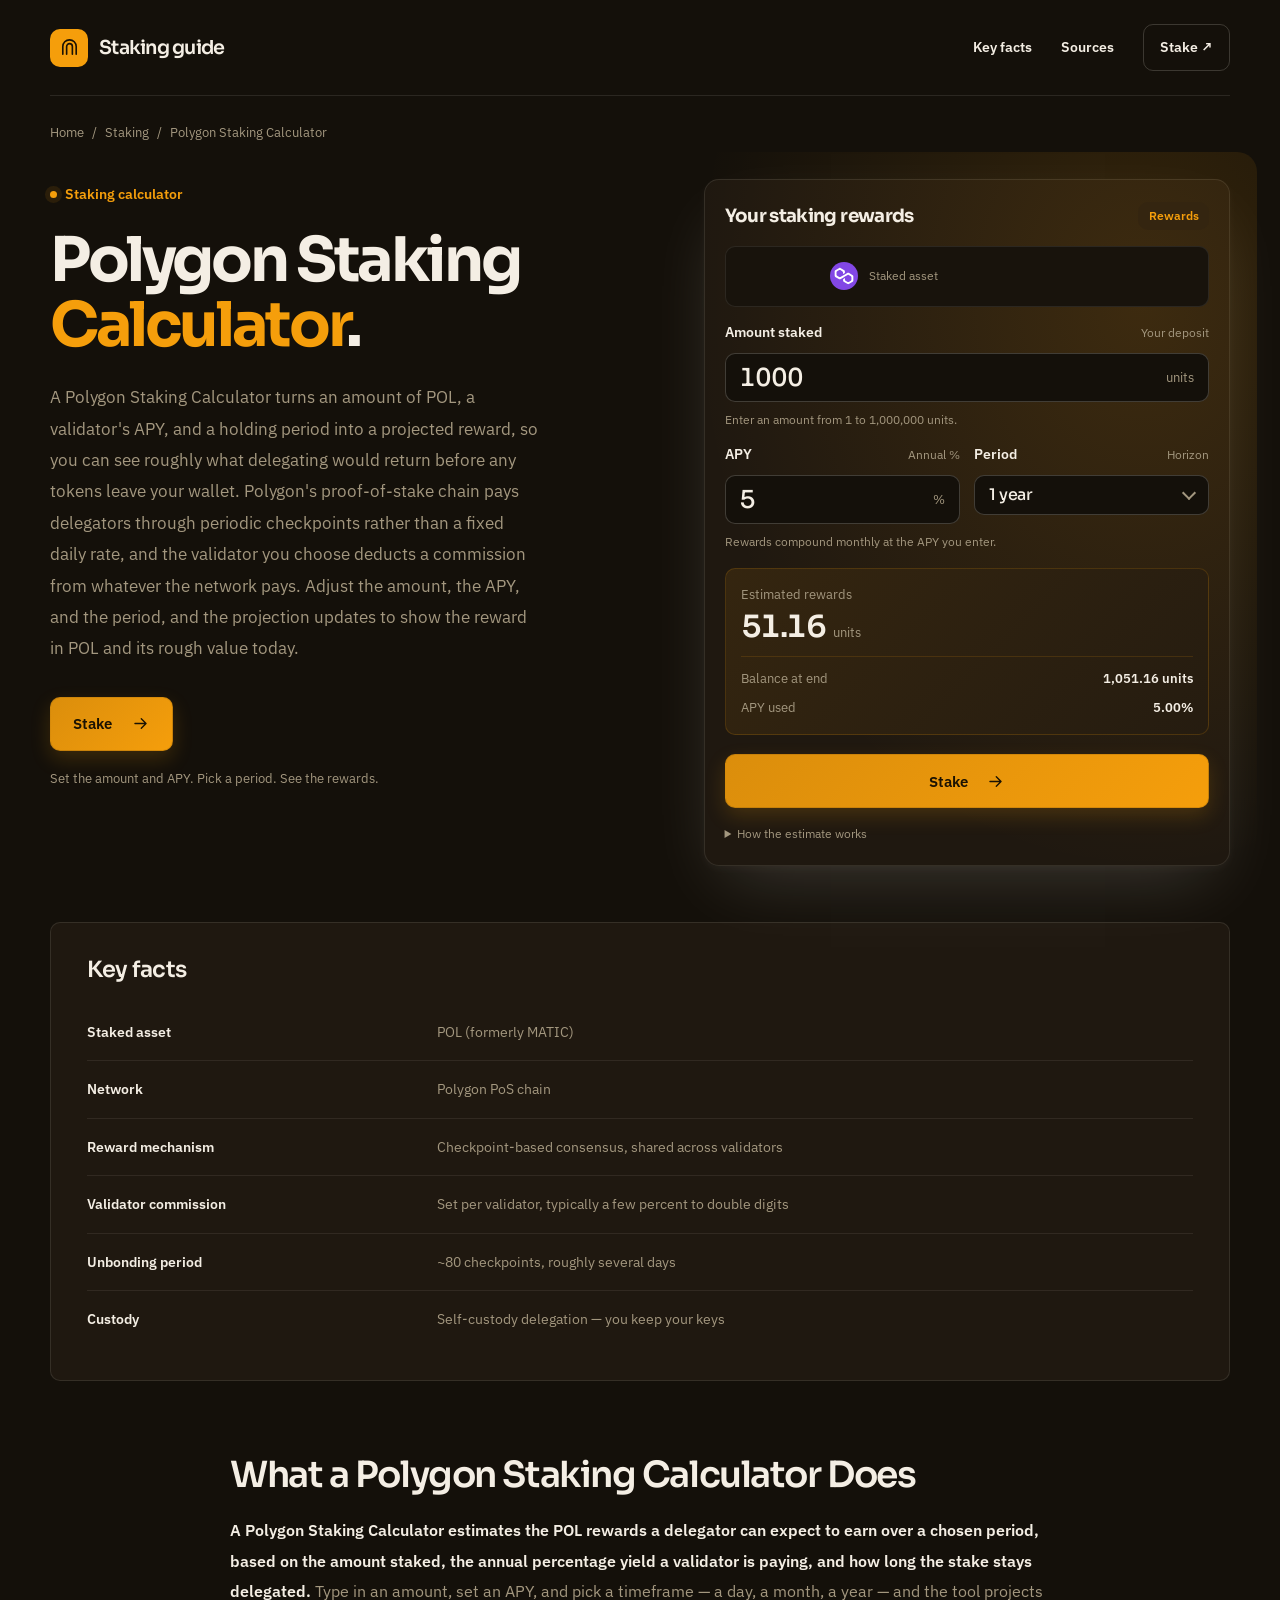
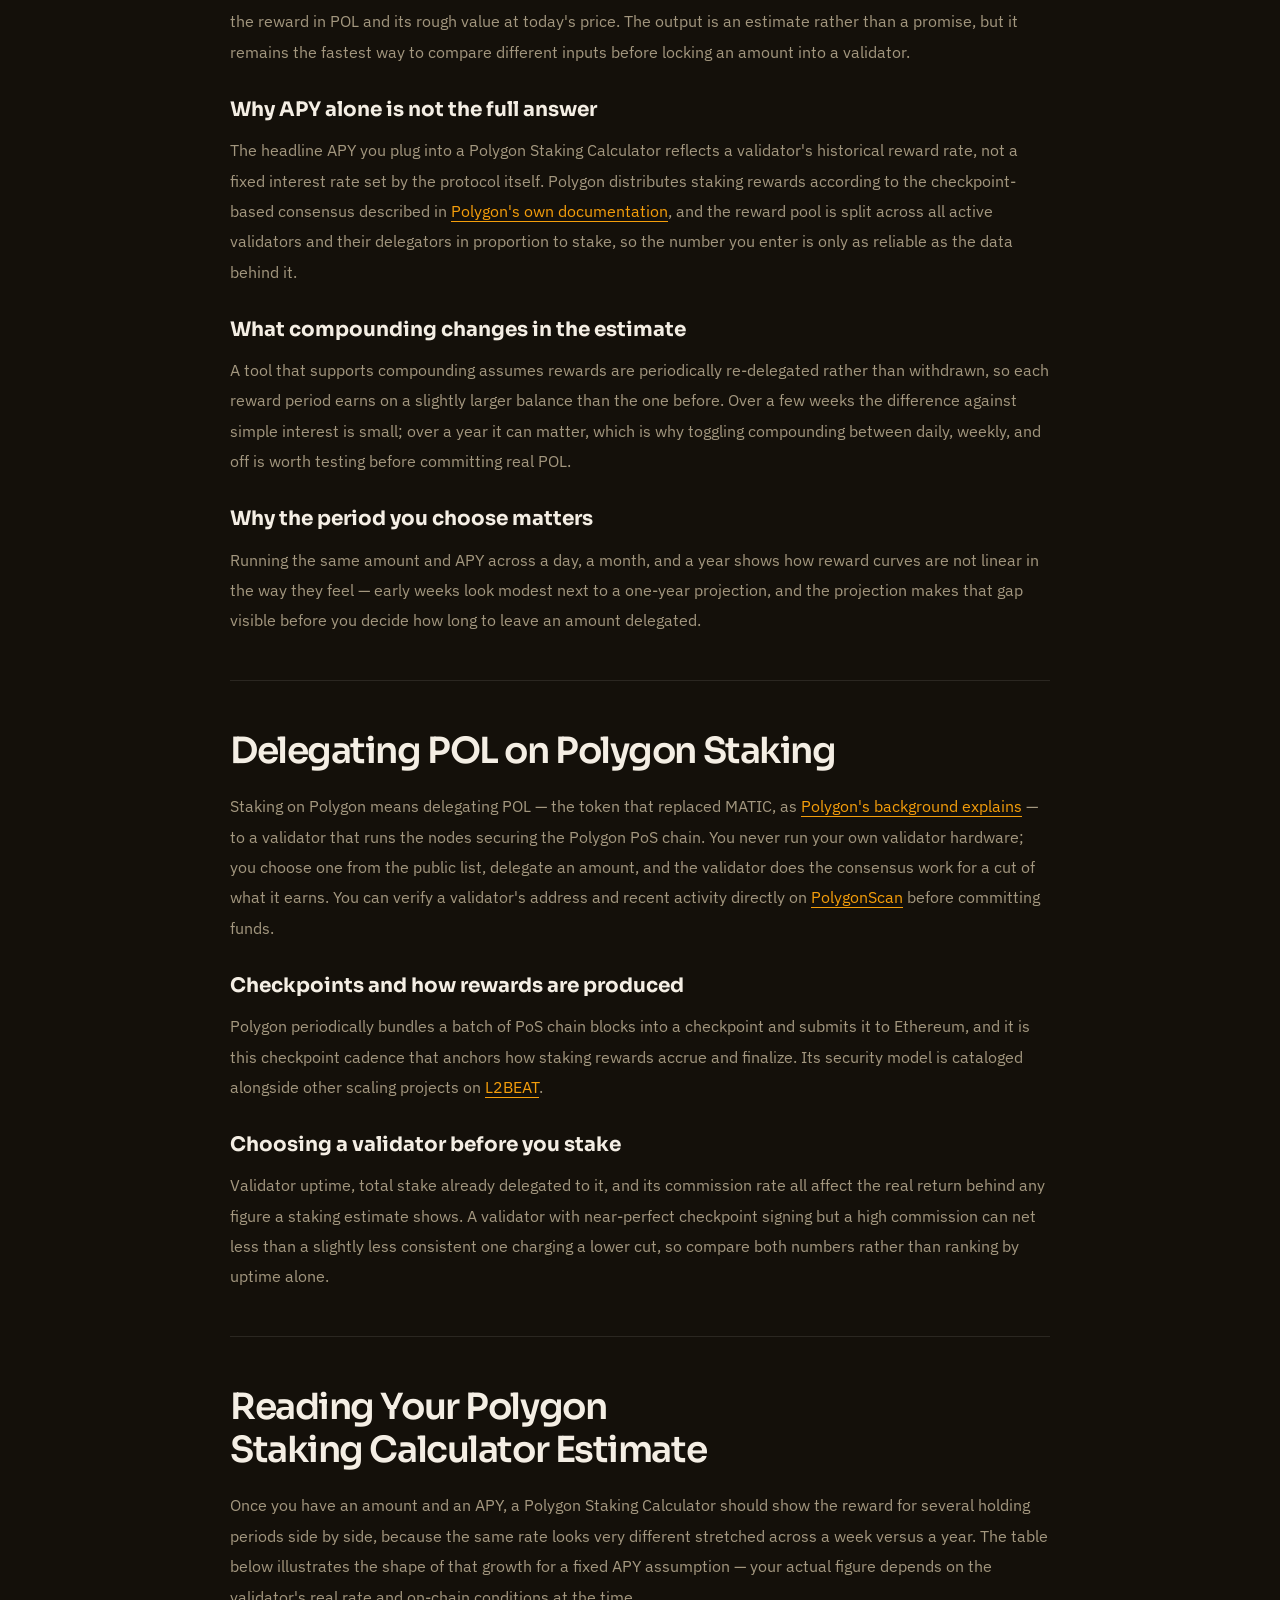
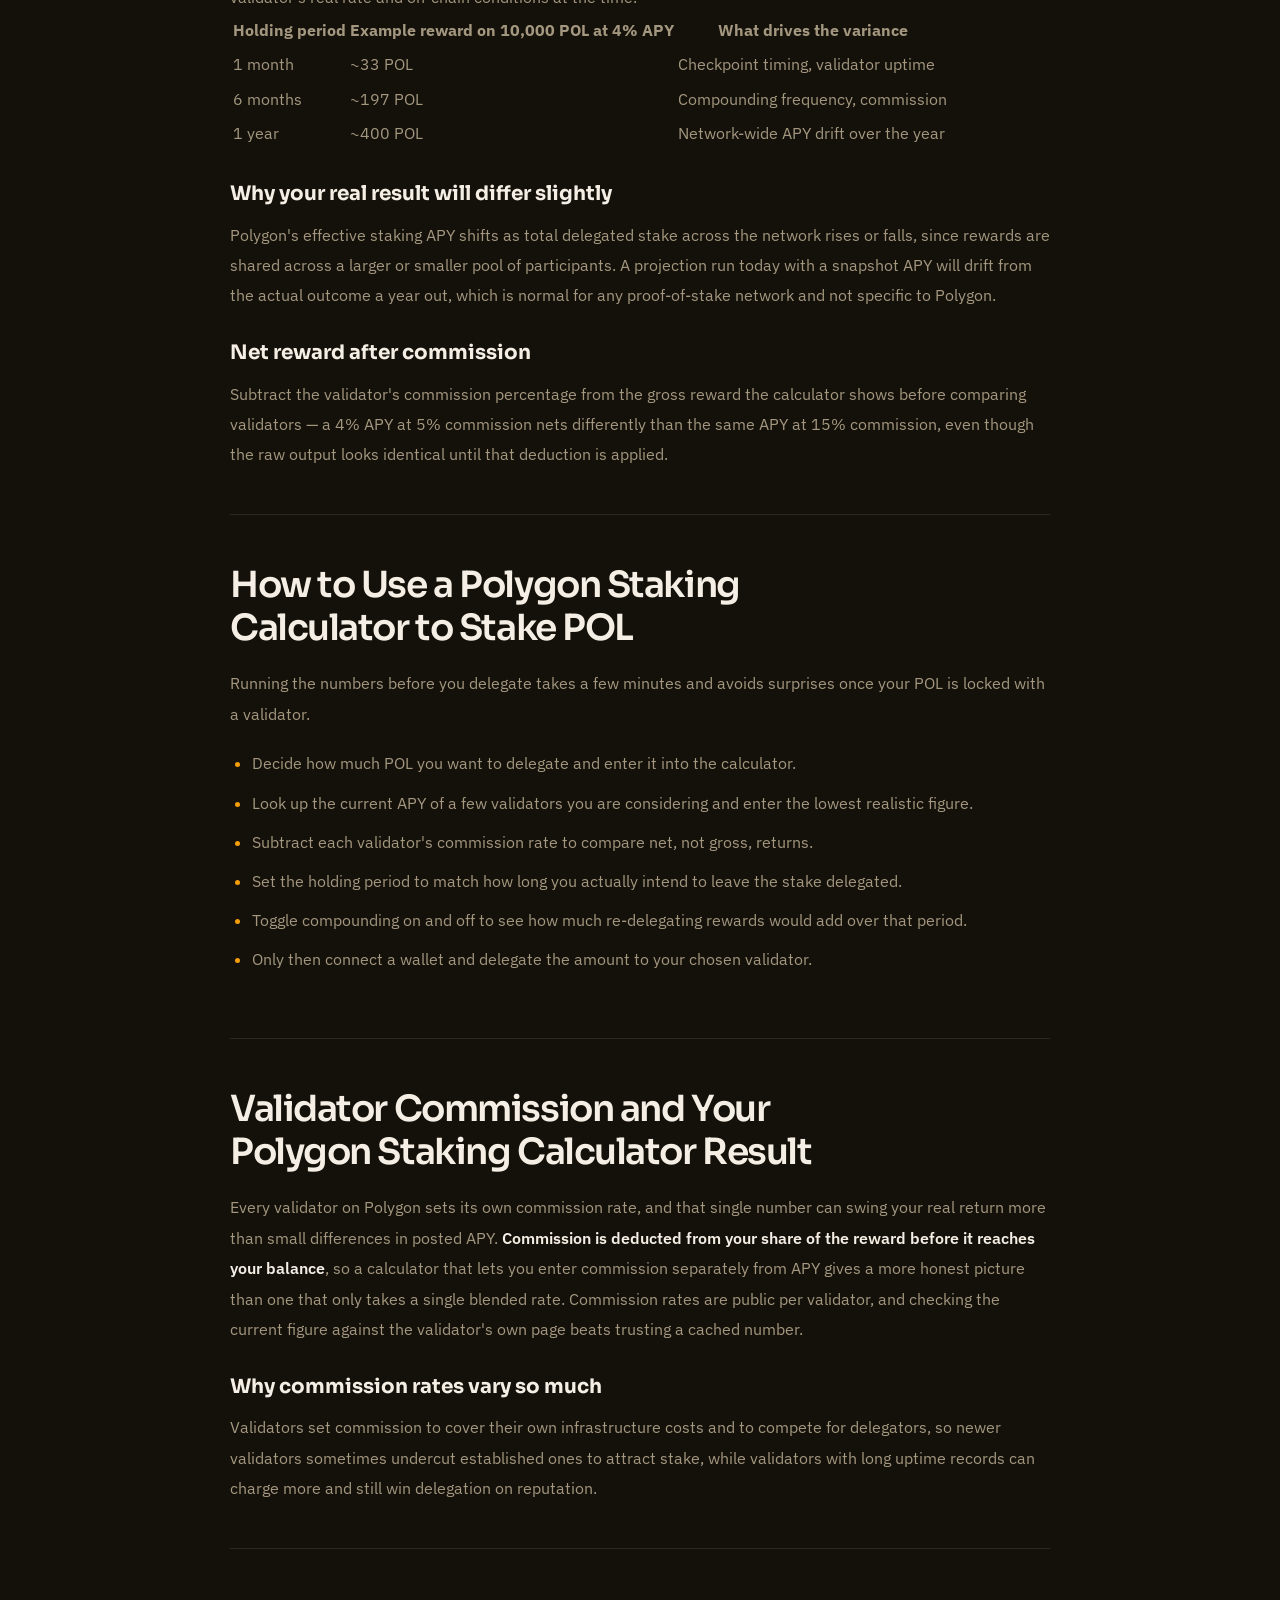
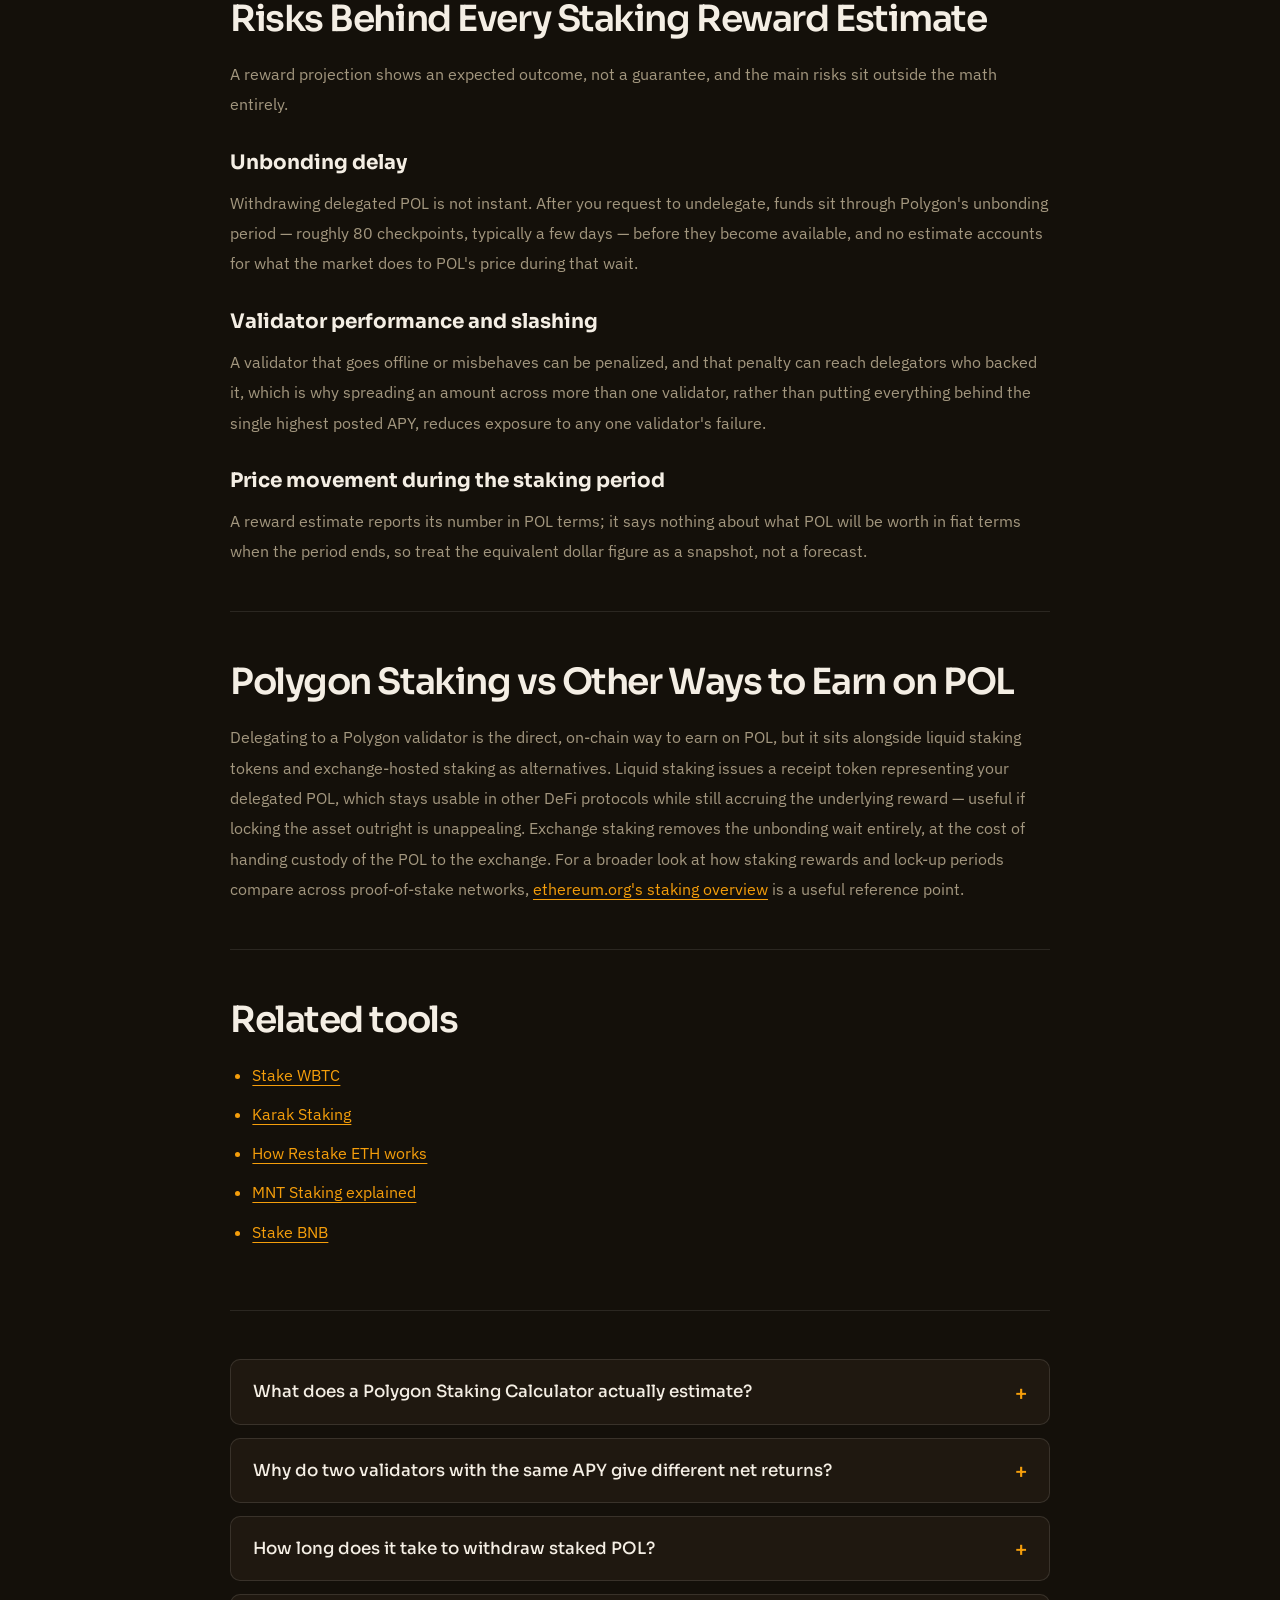
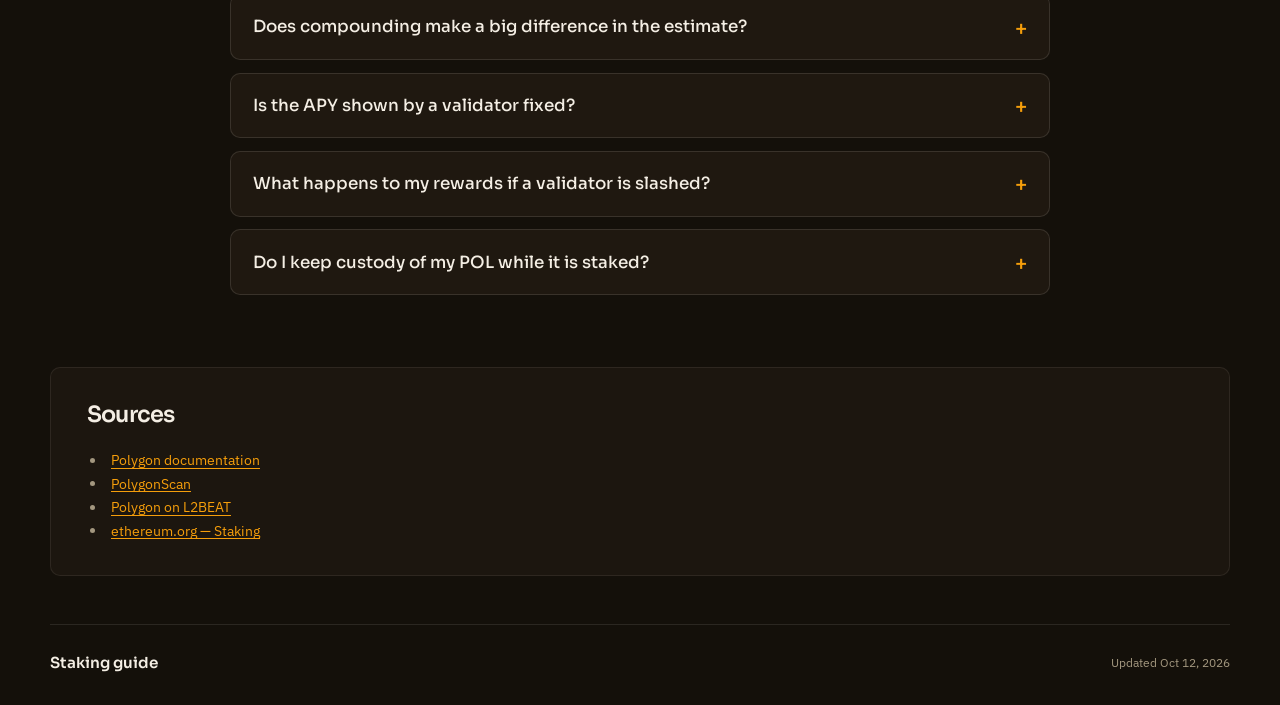
==== commit c5c454f9: "Internal network interlinking (Related block, dofollow)" ====
--- a/index.html
+++ b/index.html
@@ -16,7 +16,7 @@
   <meta name="twitter:description" content="Use a Polygon Staking Calculator to estimate POL rewards from amount, APY and holding period. See how validator commission, checkpoints and compounding change your result before you delegate.">
   <meta name="twitter:image" content="https://polygon-staking-calculator.github.io/og.png">
 <link rel="preconnect" href="https://fonts.googleapis.com"><link rel="preconnect" href="https://fonts.gstatic.com" crossorigin><link rel="stylesheet" href="https://fonts.googleapis.com/css2?family=IBM+Plex+Sans:wght@400;500;600;700&family=Sora:wght@500;600;700&display=swap">
-<script type="application/ld+json">{"@context": "https://schema.org", "@graph": [{"@type": "WebSite", "@id": "https://polygon-staking-calculator.github.io/#website", "url": "https://polygon-staking-calculator.github.io/", "name": "Polygon Staking Calculator — Estimate POL Staking Rewards"}, {"@type": "WebPage", "@id": "https://polygon-staking-calculator.github.io/#webpage", "url": "https://polygon-staking-calculator.github.io/", "name": "Polygon Staking Calculator — Estimate POL Staking Rewards", "isPartOf": {"@id": "https://polygon-staking-calculator.github.io/#website"}, "description": "Use a Polygon Staking Calculator to estimate POL rewards from amount, APY and holding period. See how validator commission, checkpoints and compounding change your result before you delegate.", "datePublished": "2026-10-10", "dateModified": "2026-10-10"}, {"@type": "SoftwareApplication", "name": "Polygon Staking Calculator", "applicationCategory": "FinanceApplication", "operatingSystem": "Web", "offers": {"@type": "Offer", "price": "0", "priceCurrency": "USD"}}, {"@type": "BreadcrumbList", "itemListElement": [{"@type": "ListItem", "position": 1, "name": "Home", "item": "https://polygon-staking-calculator.github.io/"}, {"@type": "ListItem", "position": 2, "name": "Staking"}, {"@type": "ListItem", "position": 3, "name": "Polygon Staking Calculator"}]}, {"@type": "FAQPage", "mainEntity": [{"@type": "Question", "name": "What does a Polygon Staking Calculator actually estimate?", "acceptedAnswer": {"@type": "Answer", "text": "It projects the POL reward a delegated amount could earn over a chosen period, based on the amount, a validator's APY, and whether rewards compound. It is an estimate built from current conditions, not a guaranteed return."}}, {"@type": "Question", "name": "Why do two validators with the same APY give different net returns?", "acceptedAnswer": {"@type": "Answer", "text": "Commission. Each validator deducts its own commission rate from the gross reward before it reaches delegators, so the same posted APY nets less behind a higher commission and more behind a lower one."}}, {"@type": "Question", "name": "How long does it take to withdraw staked POL?", "acceptedAnswer": {"@type": "Answer", "text": "Polygon enforces an unbonding period of roughly 80 checkpoints, typically a few days, between requesting an undelegation and the POL becoming available in your wallet."}}, {"@type": "Question", "name": "Does compounding make a big difference in the estimate?", "acceptedAnswer": {"@type": "Answer", "text": "Over short periods the difference is small, but over a year re-delegating rewards instead of withdrawing them compounds into a noticeably larger total, which is why a good calculator lets you toggle it on and off."}}, {"@type": "Question", "name": "Is the APY shown by a validator fixed?", "acceptedAnswer": {"@type": "Answer", "text": "No. It reflects recent performance and shifts as total stake delegated across the network changes, so a figure entered today will drift from the actual outcome over a longer holding period."}}, {"@type": "Question", "name": "What happens to my rewards if a validator is slashed?", "acceptedAnswer": {"@type": "Answer", "text": "Delegators share exposure to a validator's penalties, which is why spreading an amount across more than one validator rather than chasing the single highest posted APY reduces that risk."}}, {"@type": "Question", "name": "Do I keep custody of my POL while it is staked?", "acceptedAnswer": {"@type": "Answer", "text": "Yes. Delegating is a self-custody action recorded on-chain — your POL remains tied to your address and your keys, not transferred to the validator or any third party."}}]}]}</script>
+<script type="application/ld+json">{"@context": "https://schema.org", "@graph": [{"@type": "WebSite", "@id": "https://polygon-staking-calculator.github.io/#website", "url": "https://polygon-staking-calculator.github.io/", "name": "Polygon Staking Calculator — Estimate POL Staking Rewards"}, {"@type": "WebPage", "@id": "https://polygon-staking-calculator.github.io/#webpage", "url": "https://polygon-staking-calculator.github.io/", "name": "Polygon Staking Calculator — Estimate POL Staking Rewards", "isPartOf": {"@id": "https://polygon-staking-calculator.github.io/#website"}, "description": "Use a Polygon Staking Calculator to estimate POL rewards from amount, APY and holding period. See how validator commission, checkpoints and compounding change your result before you delegate.", "datePublished": "2026-10-12", "dateModified": "2026-10-12"}, {"@type": "SoftwareApplication", "name": "Polygon Staking Calculator", "applicationCategory": "FinanceApplication", "operatingSystem": "Web", "offers": {"@type": "Offer", "price": "0", "priceCurrency": "USD"}}, {"@type": "BreadcrumbList", "itemListElement": [{"@type": "ListItem", "position": 1, "name": "Home", "item": "https://polygon-staking-calculator.github.io/"}, {"@type": "ListItem", "position": 2, "name": "Staking"}, {"@type": "ListItem", "position": 3, "name": "Polygon Staking Calculator"}]}, {"@type": "FAQPage", "mainEntity": [{"@type": "Question", "name": "What does a Polygon Staking Calculator actually estimate?", "acceptedAnswer": {"@type": "Answer", "text": "It projects the POL reward a delegated amount could earn over a chosen period, based on the amount, a validator's APY, and whether rewards compound. It is an estimate built from current conditions, not a guaranteed return."}}, {"@type": "Question", "name": "Why do two validators with the same APY give different net returns?", "acceptedAnswer": {"@type": "Answer", "text": "Commission. Each validator deducts its own commission rate from the gross reward before it reaches delegators, so the same posted APY nets less behind a higher commission and more behind a lower one."}}, {"@type": "Question", "name": "How long does it take to withdraw staked POL?", "acceptedAnswer": {"@type": "Answer", "text": "Polygon enforces an unbonding period of roughly 80 checkpoints, typically a few days, between requesting an undelegation and the POL becoming available in your wallet."}}, {"@type": "Question", "name": "Does compounding make a big difference in the estimate?", "acceptedAnswer": {"@type": "Answer", "text": "Over short periods the difference is small, but over a year re-delegating rewards instead of withdrawing them compounds into a noticeably larger total, which is why a good calculator lets you toggle it on and off."}}, {"@type": "Question", "name": "Is the APY shown by a validator fixed?", "acceptedAnswer": {"@type": "Answer", "text": "No. It reflects recent performance and shifts as total stake delegated across the network changes, so a figure entered today will drift from the actual outcome over a longer holding period."}}, {"@type": "Question", "name": "What happens to my rewards if a validator is slashed?", "acceptedAnswer": {"@type": "Answer", "text": "Delegators share exposure to a validator's penalties, which is why spreading an amount across more than one validator rather than chasing the single highest posted APY reduces that risk."}}, {"@type": "Question", "name": "Do I keep custody of my POL while it is staked?", "acceptedAnswer": {"@type": "Answer", "text": "Yes. Delegating is a self-custody action recorded on-chain — your POL remains tied to your address and your keys, not transferred to the validator or any third party."}}]}]}</script>
   <style>
     :root{--bg:#14100A;--surface:#1F1810;--text:#F4EEE4;--muted:#A3977F;--accent:#F59E0B;--accent-ink:#1A1203;--radius:10px;--display:"Sora";--body:"IBM Plex Sans"}
     *{box-sizing:border-box}
@@ -225,7 +225,7 @@
 <section class="ca5a733"><h2 class="c1021c4">How to Use a Polygon Staking Calculator to Stake POL</h2><div class="c1064a6">Running the numbers before you delegate takes a few minutes and avoids surprises once your POL is locked with a validator.<ul><li>Decide how much POL you want to delegate and enter it into the calculator.</li><li>Look up the current APY of a few validators you are considering and enter the lowest realistic figure.</li><li>Subtract each validator's commission rate to compare net, not gross, returns.</li><li>Set the holding period to match how long you actually intend to leave the stake delegated.</li><li>Toggle compounding on and off to see how much re-delegating rewards would add over that period.</li><li>Only then connect a wallet and delegate the amount to your chosen validator.</li></ul></div></section>
 <section class="ca5a733"><h2 class="c1021c4">Validator Commission and Your Polygon Staking Calculator Result</h2><div class="c1064a6">Every validator on Polygon sets its own commission rate, and that single number can swing your real return more than small differences in posted APY. <strong>Commission is deducted from your share of the reward before it reaches your balance</strong>, so a calculator that lets you enter commission separately from APY gives a more honest picture than one that only takes a single blended rate. Commission rates are public per validator, and checking the current figure against the validator's own page beats trusting a cached number.<h3>Why commission rates vary so much</h3>Validators set commission to cover their own infrastructure costs and to compete for delegators, so newer validators sometimes undercut established ones to attract stake, while validators with long uptime records can charge more and still win delegation on reputation.</div></section>
 <section class="ca5a733"><h2 class="c1021c4">Risks Behind Every Staking Reward Estimate</h2><div class="c1064a6">A reward projection shows an expected outcome, not a guarantee, and the main risks sit outside the math entirely.<h3>Unbonding delay</h3>Withdrawing delegated POL is not instant. After you request to undelegate, funds sit through Polygon's unbonding period — roughly 80 checkpoints, typically a few days — before they become available, and no estimate accounts for what the market does to POL's price during that wait.<h3>Validator performance and slashing</h3>A validator that goes offline or misbehaves can be penalized, and that penalty can reach delegators who backed it, which is why spreading an amount across more than one validator, rather than putting everything behind the single highest posted APY, reduces exposure to any one validator's failure.<h3>Price movement during the staking period</h3>A reward estimate reports its number in POL terms; it says nothing about what POL will be worth in fiat terms when the period ends, so treat the equivalent dollar figure as a snapshot, not a forecast.</div></section>
-<section class="ca5a733"><h2 class="c1021c4">Polygon Staking vs Other Ways to Earn on POL</h2><div class="c1064a6">Delegating to a Polygon validator is the direct, on-chain way to earn on POL, but it sits alongside liquid staking tokens and exchange-hosted staking as alternatives. Liquid staking issues a receipt token representing your delegated POL, which stays usable in other DeFi protocols while still accruing the underlying reward — useful if locking the asset outright is unappealing. Exchange staking removes the unbonding wait entirely, at the cost of handing custody of the POL to the exchange. For a broader look at how staking rewards and lock-up periods compare across proof-of-stake networks, <a href="https://ethereum.org/en/staking/" rel="nofollow noopener" target="_blank">ethereum.org's staking overview</a> is a useful reference point.</div></section>
+<section class="ca5a733"><h2 class="c1021c4">Polygon Staking vs Other Ways to Earn on POL</h2><div class="c1064a6">Delegating to a Polygon validator is the direct, on-chain way to earn on POL, but it sits alongside liquid staking tokens and exchange-hosted staking as alternatives. Liquid staking issues a receipt token representing your delegated POL, which stays usable in other DeFi protocols while still accruing the underlying reward — useful if locking the asset outright is unappealing. Exchange staking removes the unbonding wait entirely, at the cost of handing custody of the POL to the exchange. For a broader look at how staking rewards and lock-up periods compare across proof-of-stake networks, <a href="https://ethereum.org/en/staking/" rel="nofollow noopener" target="_blank">ethereum.org's staking overview</a> is a useful reference point.</div></section><section class="ca5a733 cffab48" id="related"><h2 class="c1021c4">Related tools</h2><div class="c1064a6"><ul><li><a href="https://stake-wbtc.github.io/">Stake WBTC</a></li><li><a href="https://karak-staking.github.io/">Karak Staking</a></li><li><a href="https://restake-eth.github.io/">How Restake ETH works</a></li><li><a href="https://mnt-staking.github.io/">MNT Staking explained</a></li><li><a href="https://stake-bnb.github.io/">Stake BNB</a></li></ul></div></section>
       <details class="c1d4557"><summary class="c4db6a8">What does a Polygon Staking Calculator actually estimate?</summary><div class="c270edd">It projects the POL reward a delegated amount could earn over a chosen period, based on the amount, a validator's APY, and whether rewards compound. It is an estimate built from current conditions, not a guaranteed return.</div></details>
 <details class="c1d4557"><summary class="c4db6a8">Why do two validators with the same APY give different net returns?</summary><div class="c270edd">Commission. Each validator deducts its own commission rate from the gross reward before it reaches delegators, so the same posted APY nets less behind a higher commission and more behind a lower one.</div></details>
 <details class="c1d4557"><summary class="c4db6a8">How long does it take to withdraw staked POL?</summary><div class="c270edd">Polygon enforces an unbonding period of roughly 80 checkpoints, typically a few days, between requesting an undelegation and the POL becoming available in your wallet.</div></details>
@@ -243,7 +243,7 @@
     </section>
     <footer class="ca8d5b8">
       <span class="c019d96">Staking guide</span>
-      <div>Updated Oct 10, 2026</div>
+      <div>Updated Oct 12, 2026</div>
     </footer>
   </div>
   <script>
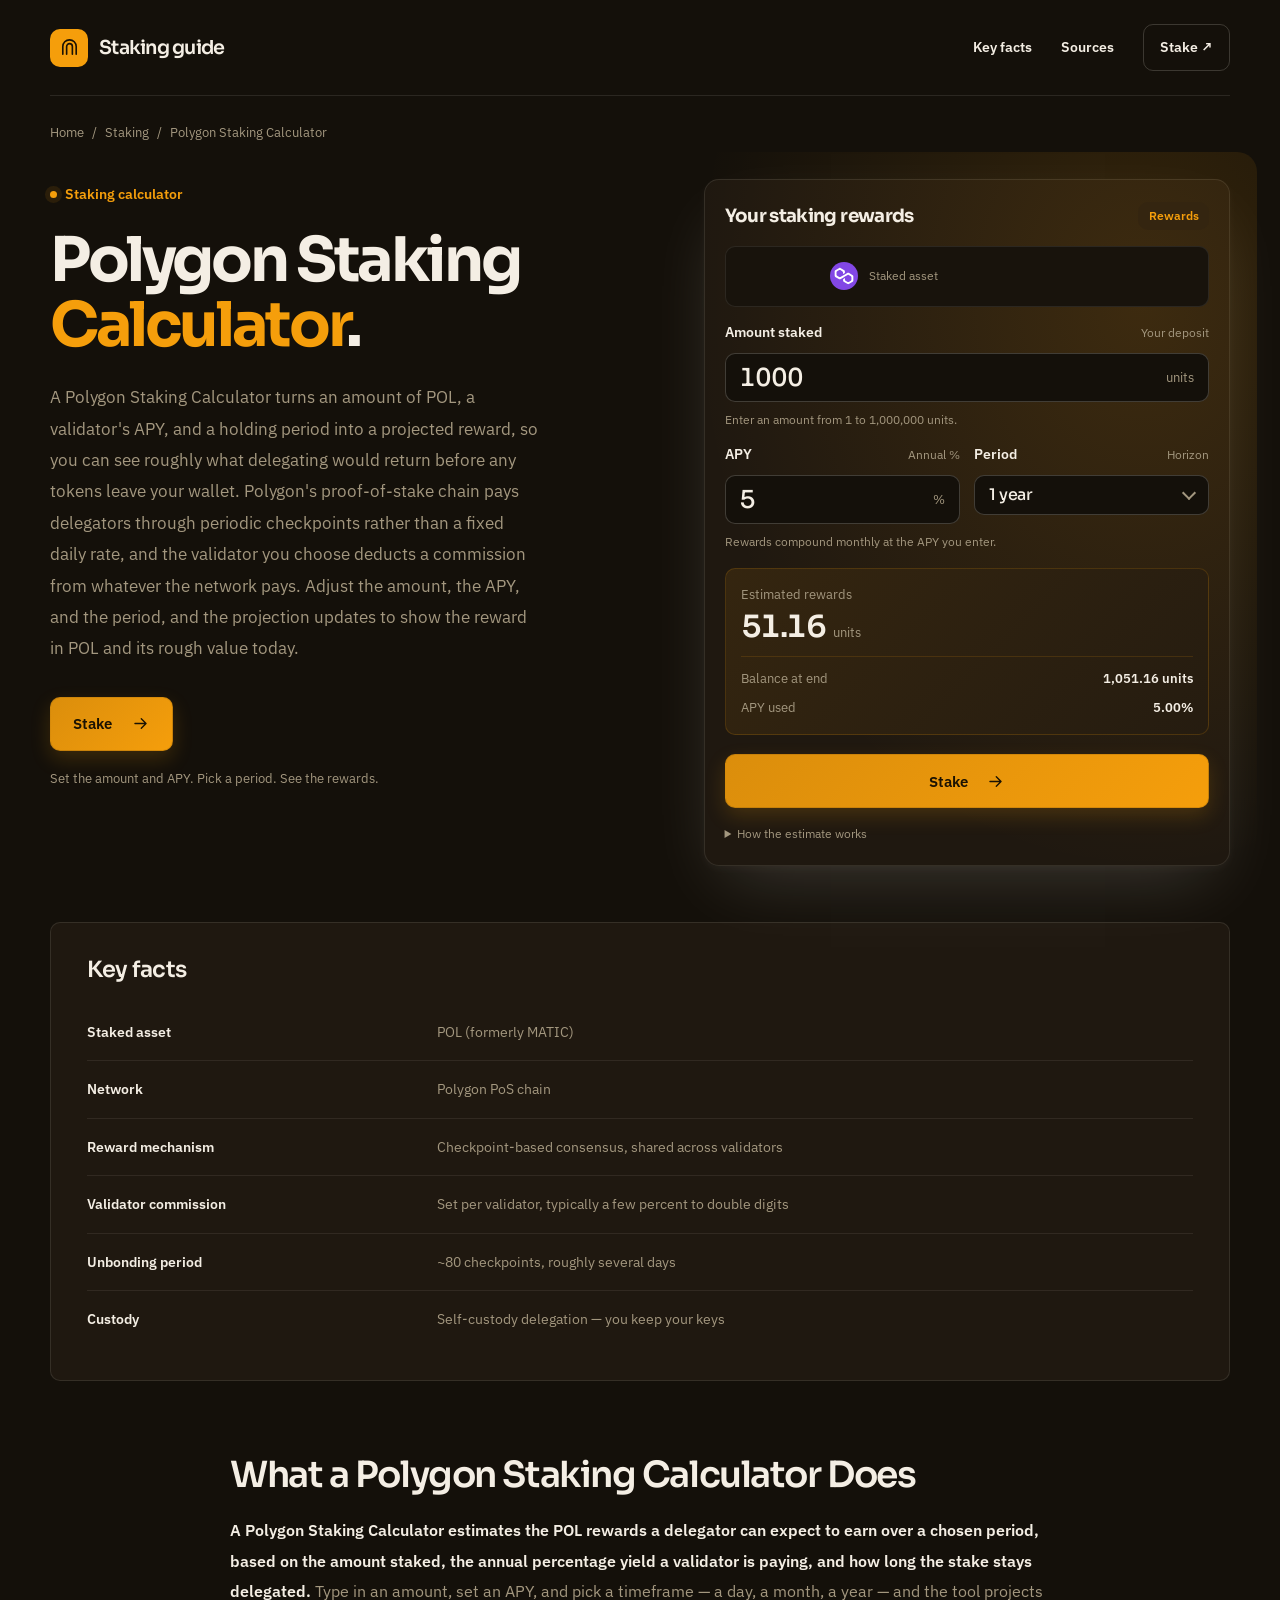
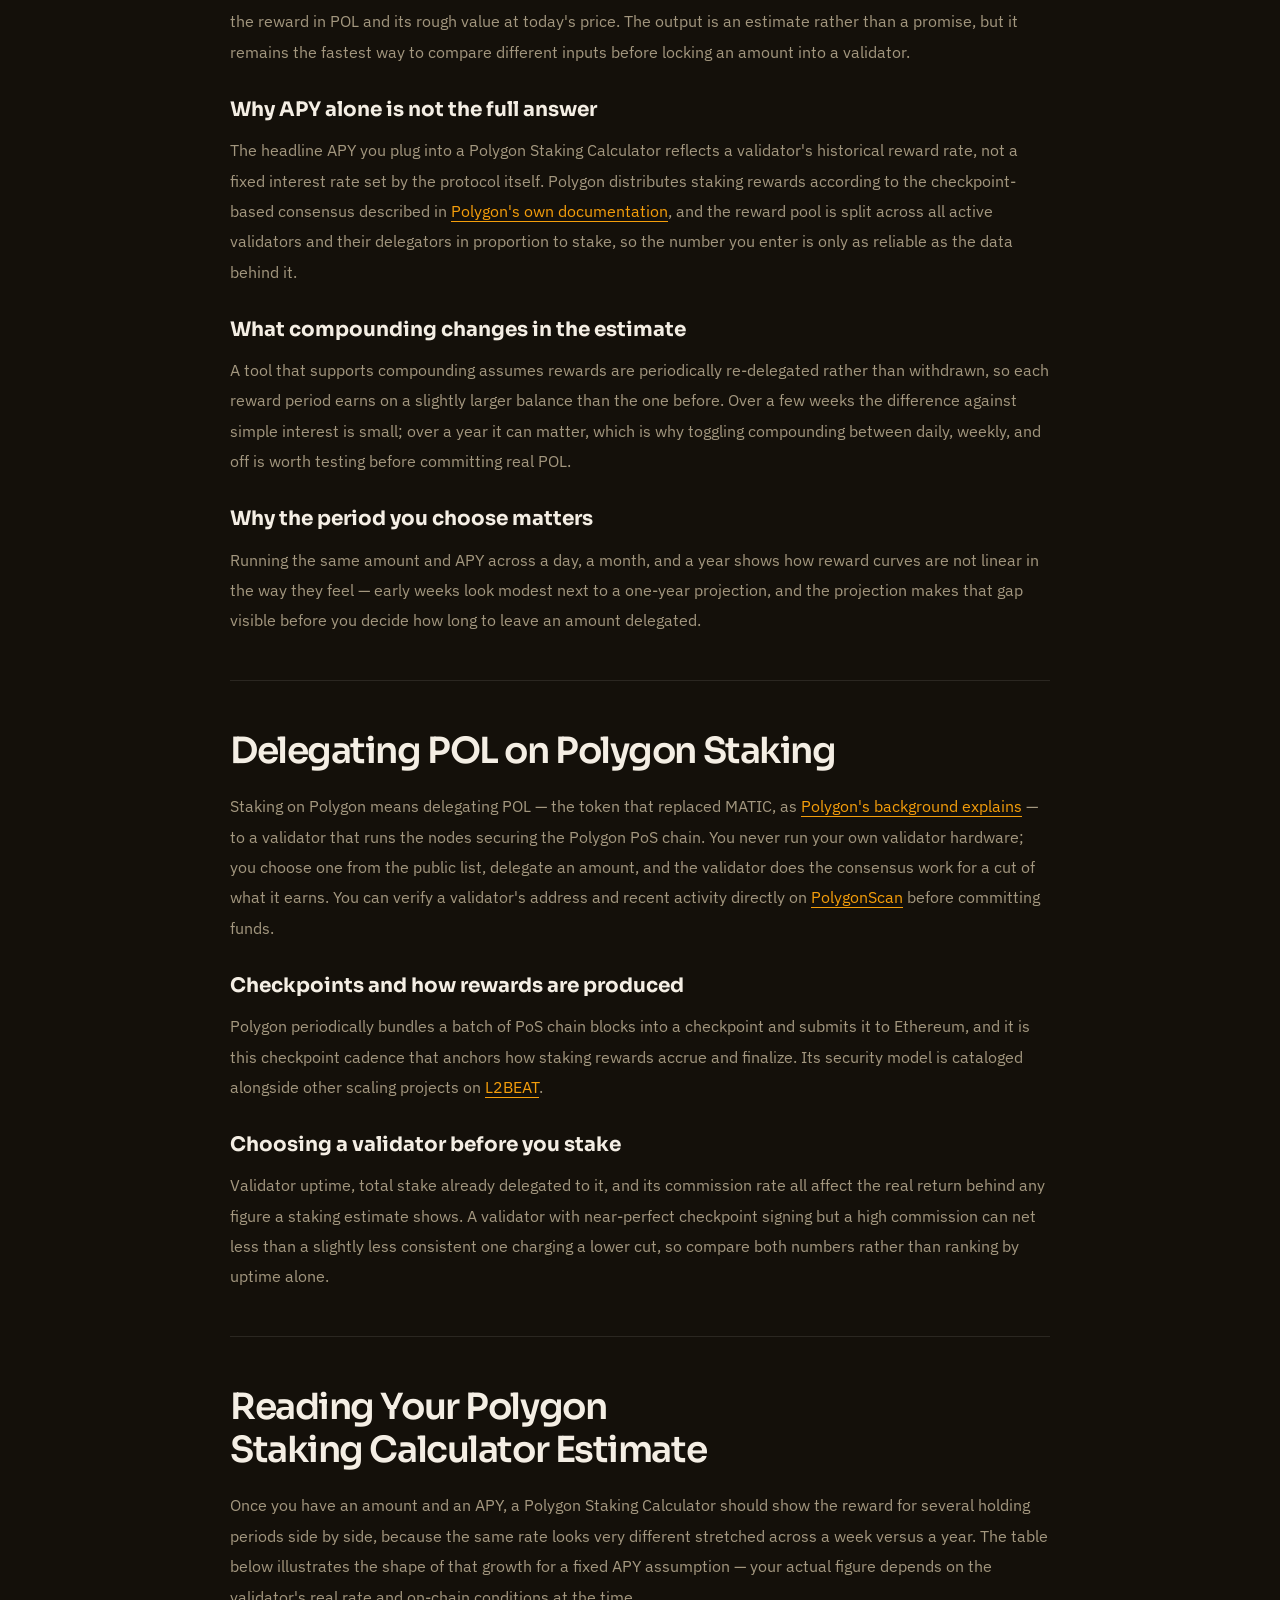
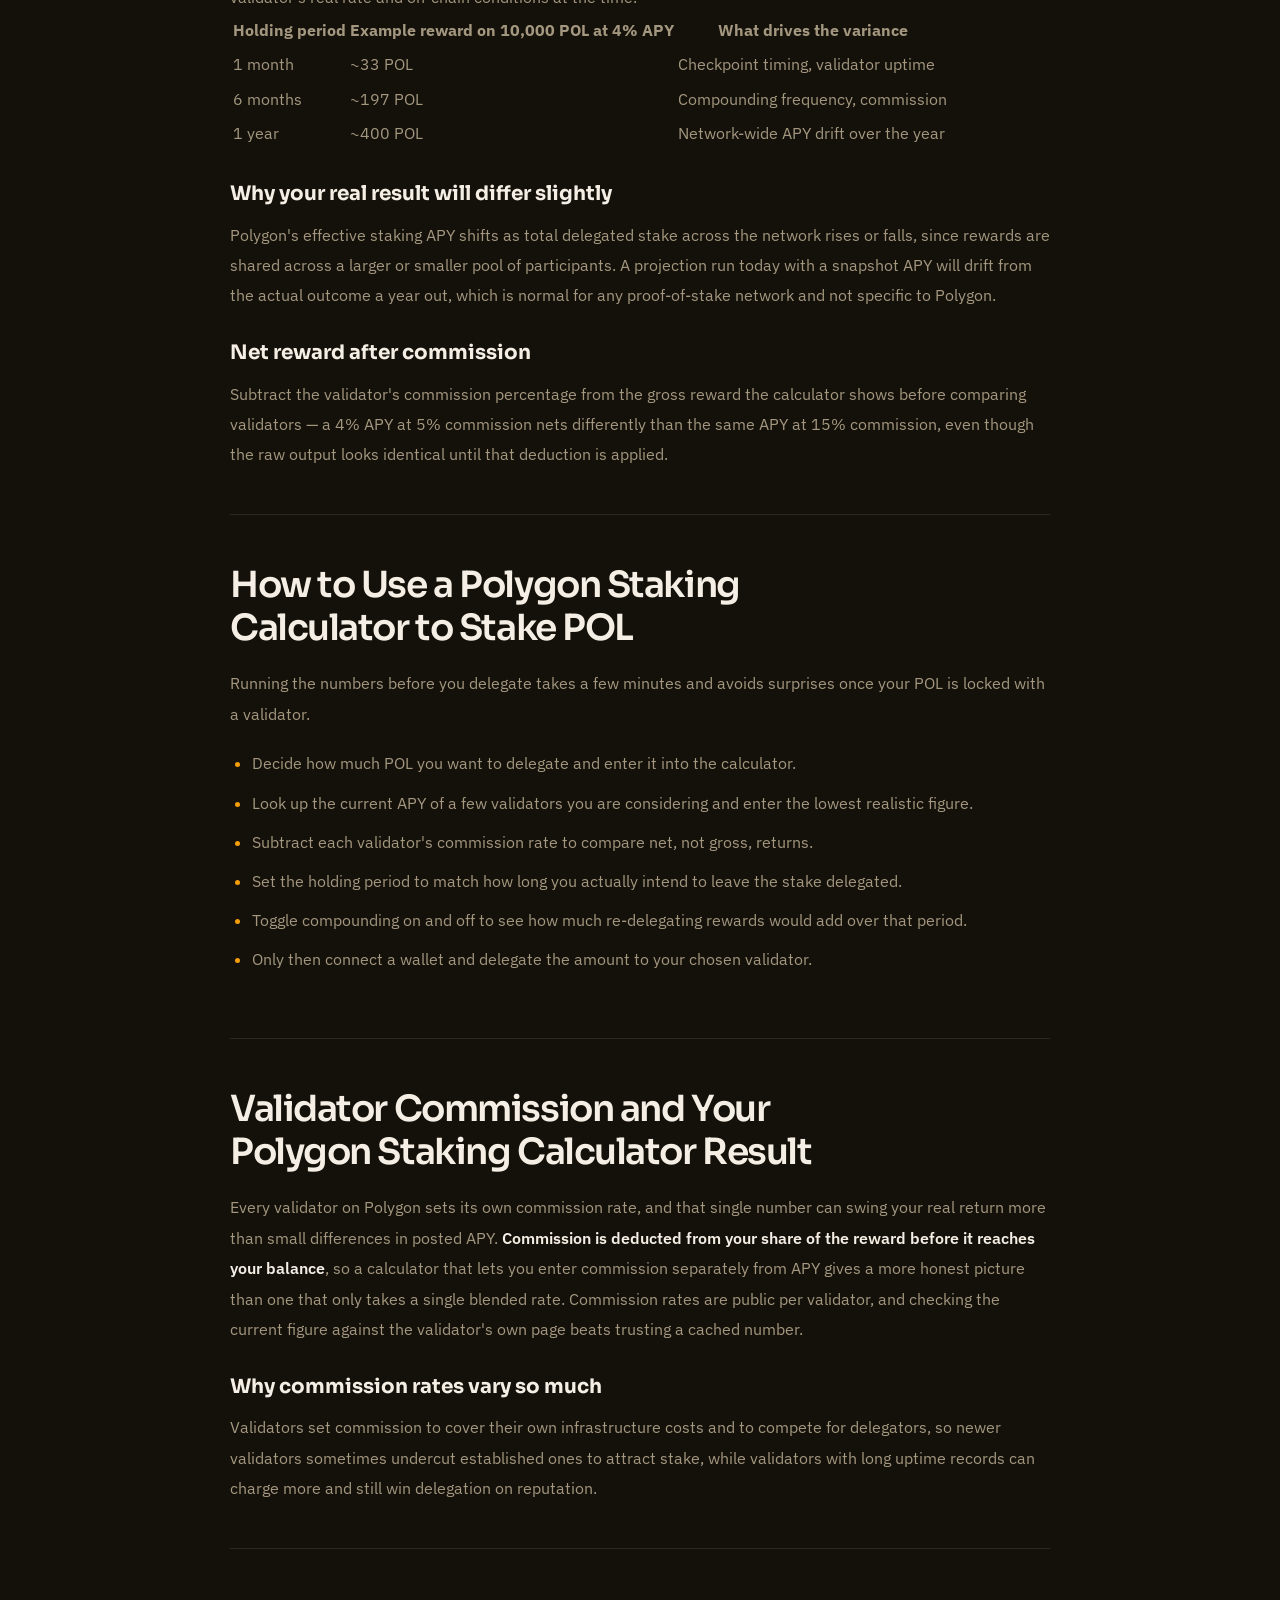
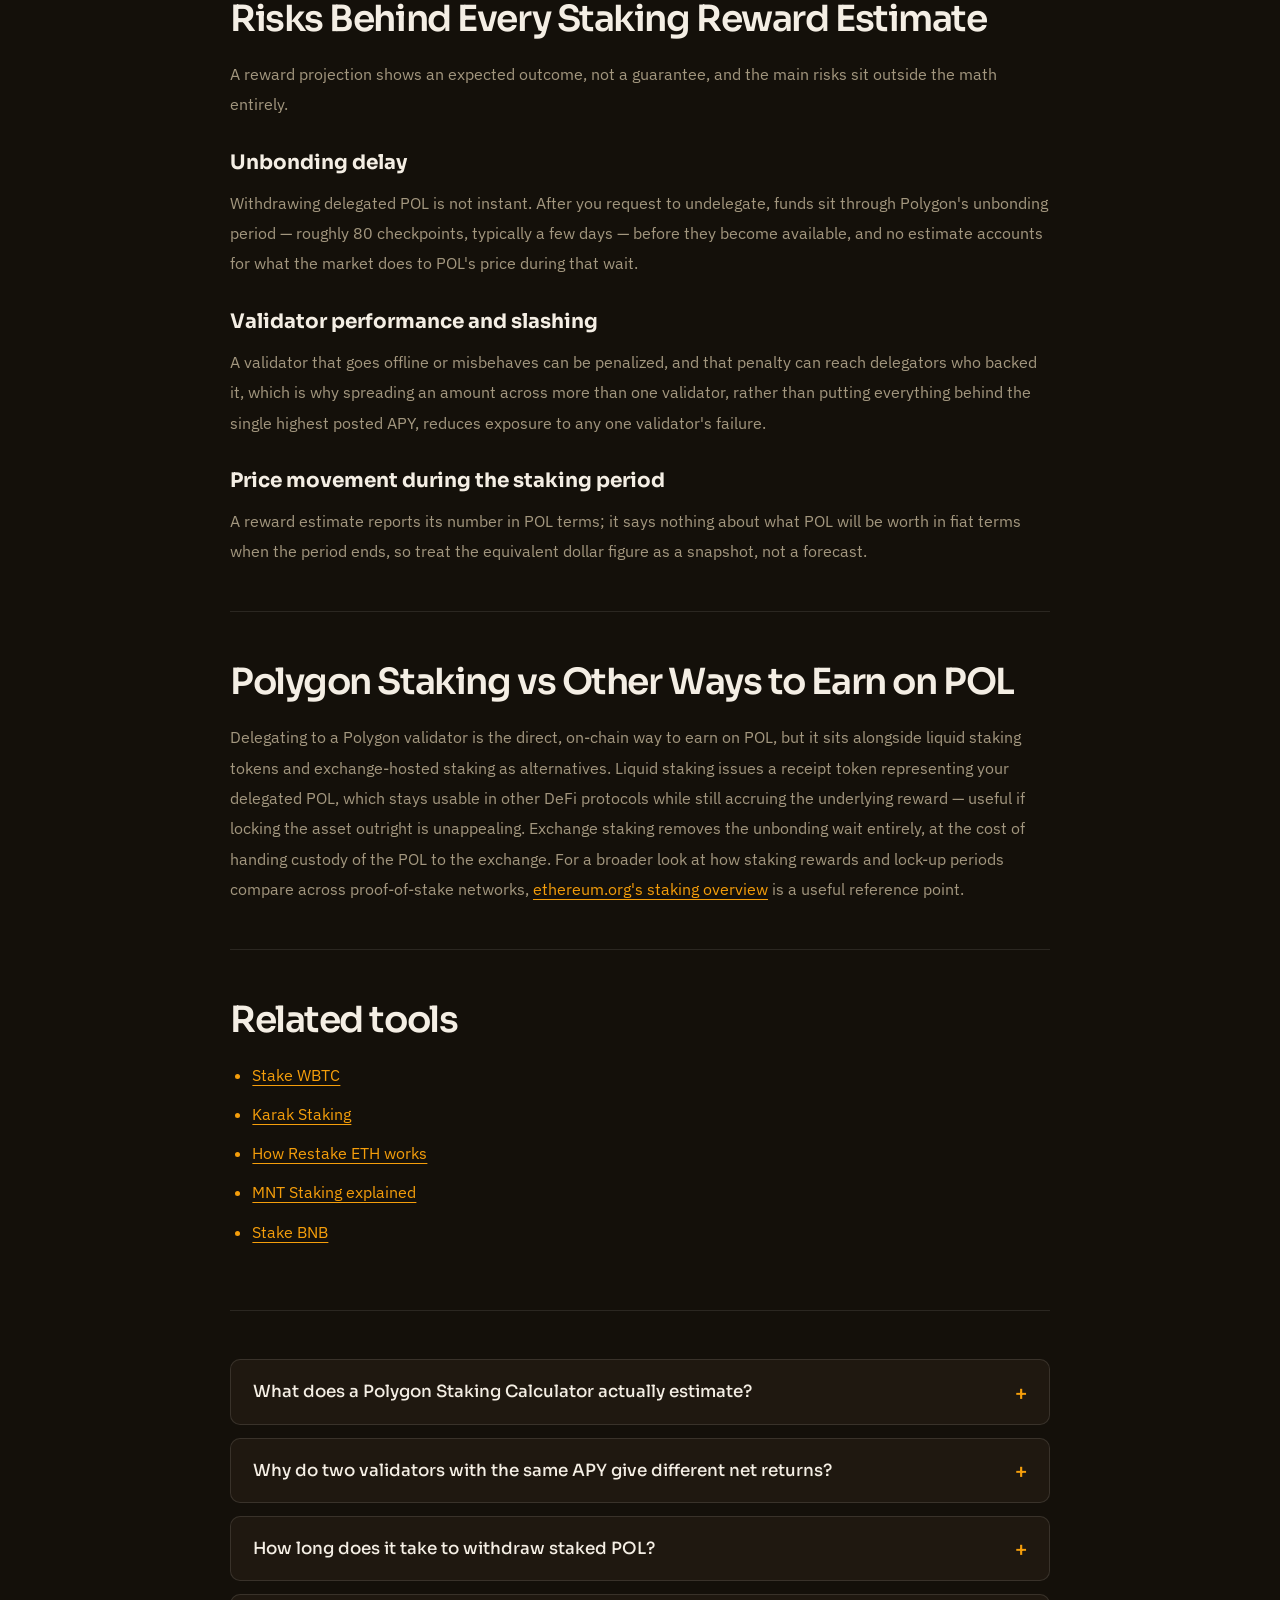
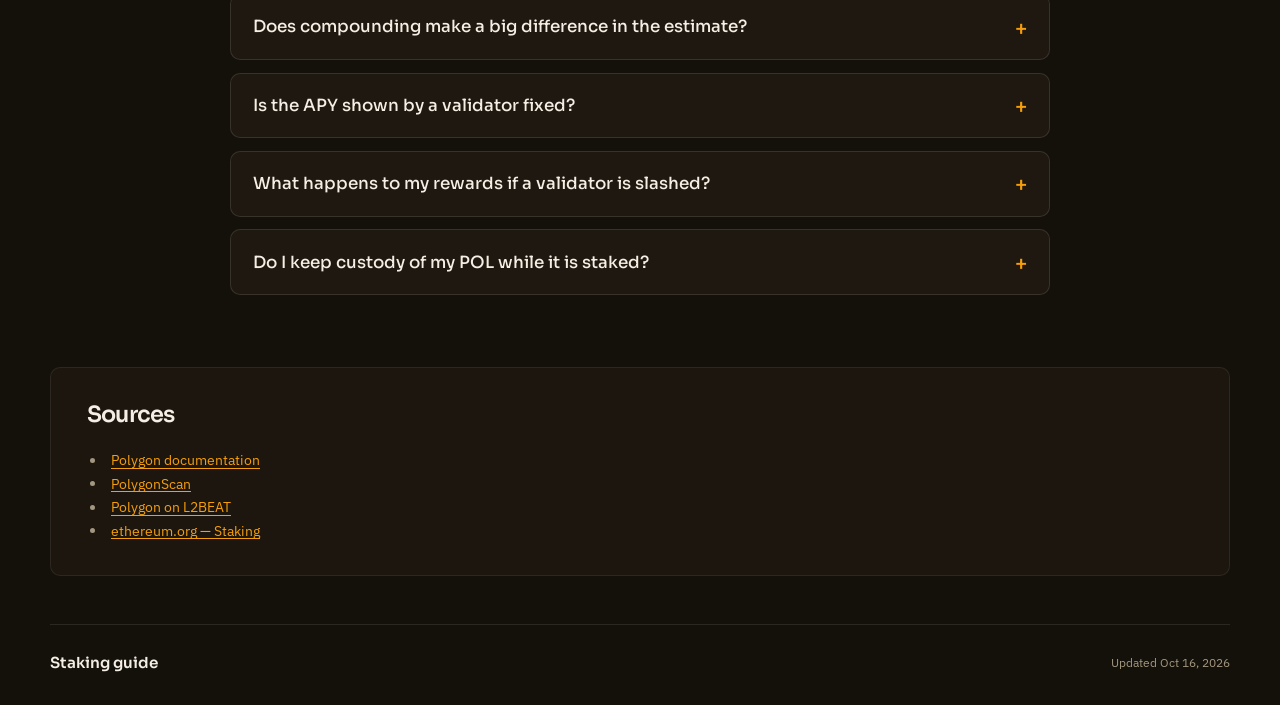
==== commit b55c224e: "Freshness: date refresh + re-index" ====
--- a/index.html
+++ b/index.html
@@ -16,7 +16,7 @@
   <meta name="twitter:description" content="Use a Polygon Staking Calculator to estimate POL rewards from amount, APY and holding period. See how validator commission, checkpoints and compounding change your result before you delegate.">
   <meta name="twitter:image" content="https://polygon-staking-calculator.github.io/og.png">
 <link rel="preconnect" href="https://fonts.googleapis.com"><link rel="preconnect" href="https://fonts.gstatic.com" crossorigin><link rel="stylesheet" href="https://fonts.googleapis.com/css2?family=IBM+Plex+Sans:wght@400;500;600;700&family=Sora:wght@500;600;700&display=swap">
-<script type="application/ld+json">{"@context": "https://schema.org", "@graph": [{"@type": "WebSite", "@id": "https://polygon-staking-calculator.github.io/#website", "url": "https://polygon-staking-calculator.github.io/", "name": "Polygon Staking Calculator — Estimate POL Staking Rewards"}, {"@type": "WebPage", "@id": "https://polygon-staking-calculator.github.io/#webpage", "url": "https://polygon-staking-calculator.github.io/", "name": "Polygon Staking Calculator — Estimate POL Staking Rewards", "isPartOf": {"@id": "https://polygon-staking-calculator.github.io/#website"}, "description": "Use a Polygon Staking Calculator to estimate POL rewards from amount, APY and holding period. See how validator commission, checkpoints and compounding change your result before you delegate.", "datePublished": "2026-10-12", "dateModified": "2026-10-12"}, {"@type": "SoftwareApplication", "name": "Polygon Staking Calculator", "applicationCategory": "FinanceApplication", "operatingSystem": "Web", "offers": {"@type": "Offer", "price": "0", "priceCurrency": "USD"}}, {"@type": "BreadcrumbList", "itemListElement": [{"@type": "ListItem", "position": 1, "name": "Home", "item": "https://polygon-staking-calculator.github.io/"}, {"@type": "ListItem", "position": 2, "name": "Staking"}, {"@type": "ListItem", "position": 3, "name": "Polygon Staking Calculator"}]}, {"@type": "FAQPage", "mainEntity": [{"@type": "Question", "name": "What does a Polygon Staking Calculator actually estimate?", "acceptedAnswer": {"@type": "Answer", "text": "It projects the POL reward a delegated amount could earn over a chosen period, based on the amount, a validator's APY, and whether rewards compound. It is an estimate built from current conditions, not a guaranteed return."}}, {"@type": "Question", "name": "Why do two validators with the same APY give different net returns?", "acceptedAnswer": {"@type": "Answer", "text": "Commission. Each validator deducts its own commission rate from the gross reward before it reaches delegators, so the same posted APY nets less behind a higher commission and more behind a lower one."}}, {"@type": "Question", "name": "How long does it take to withdraw staked POL?", "acceptedAnswer": {"@type": "Answer", "text": "Polygon enforces an unbonding period of roughly 80 checkpoints, typically a few days, between requesting an undelegation and the POL becoming available in your wallet."}}, {"@type": "Question", "name": "Does compounding make a big difference in the estimate?", "acceptedAnswer": {"@type": "Answer", "text": "Over short periods the difference is small, but over a year re-delegating rewards instead of withdrawing them compounds into a noticeably larger total, which is why a good calculator lets you toggle it on and off."}}, {"@type": "Question", "name": "Is the APY shown by a validator fixed?", "acceptedAnswer": {"@type": "Answer", "text": "No. It reflects recent performance and shifts as total stake delegated across the network changes, so a figure entered today will drift from the actual outcome over a longer holding period."}}, {"@type": "Question", "name": "What happens to my rewards if a validator is slashed?", "acceptedAnswer": {"@type": "Answer", "text": "Delegators share exposure to a validator's penalties, which is why spreading an amount across more than one validator rather than chasing the single highest posted APY reduces that risk."}}, {"@type": "Question", "name": "Do I keep custody of my POL while it is staked?", "acceptedAnswer": {"@type": "Answer", "text": "Yes. Delegating is a self-custody action recorded on-chain — your POL remains tied to your address and your keys, not transferred to the validator or any third party."}}]}]}</script>
+<script type="application/ld+json">{"@context": "https://schema.org", "@graph": [{"@type": "WebSite", "@id": "https://polygon-staking-calculator.github.io/#website", "url": "https://polygon-staking-calculator.github.io/", "name": "Polygon Staking Calculator — Estimate POL Staking Rewards"}, {"@type": "WebPage", "@id": "https://polygon-staking-calculator.github.io/#webpage", "url": "https://polygon-staking-calculator.github.io/", "name": "Polygon Staking Calculator — Estimate POL Staking Rewards", "isPartOf": {"@id": "https://polygon-staking-calculator.github.io/#website"}, "description": "Use a Polygon Staking Calculator to estimate POL rewards from amount, APY and holding period. See how validator commission, checkpoints and compounding change your result before you delegate.", "datePublished": "2026-10-16", "dateModified": "2026-10-16"}, {"@type": "SoftwareApplication", "name": "Polygon Staking Calculator", "applicationCategory": "FinanceApplication", "operatingSystem": "Web", "offers": {"@type": "Offer", "price": "0", "priceCurrency": "USD"}}, {"@type": "BreadcrumbList", "itemListElement": [{"@type": "ListItem", "position": 1, "name": "Home", "item": "https://polygon-staking-calculator.github.io/"}, {"@type": "ListItem", "position": 2, "name": "Staking"}, {"@type": "ListItem", "position": 3, "name": "Polygon Staking Calculator"}]}, {"@type": "FAQPage", "mainEntity": [{"@type": "Question", "name": "What does a Polygon Staking Calculator actually estimate?", "acceptedAnswer": {"@type": "Answer", "text": "It projects the POL reward a delegated amount could earn over a chosen period, based on the amount, a validator's APY, and whether rewards compound. It is an estimate built from current conditions, not a guaranteed return."}}, {"@type": "Question", "name": "Why do two validators with the same APY give different net returns?", "acceptedAnswer": {"@type": "Answer", "text": "Commission. Each validator deducts its own commission rate from the gross reward before it reaches delegators, so the same posted APY nets less behind a higher commission and more behind a lower one."}}, {"@type": "Question", "name": "How long does it take to withdraw staked POL?", "acceptedAnswer": {"@type": "Answer", "text": "Polygon enforces an unbonding period of roughly 80 checkpoints, typically a few days, between requesting an undelegation and the POL becoming available in your wallet."}}, {"@type": "Question", "name": "Does compounding make a big difference in the estimate?", "acceptedAnswer": {"@type": "Answer", "text": "Over short periods the difference is small, but over a year re-delegating rewards instead of withdrawing them compounds into a noticeably larger total, which is why a good calculator lets you toggle it on and off."}}, {"@type": "Question", "name": "Is the APY shown by a validator fixed?", "acceptedAnswer": {"@type": "Answer", "text": "No. It reflects recent performance and shifts as total stake delegated across the network changes, so a figure entered today will drift from the actual outcome over a longer holding period."}}, {"@type": "Question", "name": "What happens to my rewards if a validator is slashed?", "acceptedAnswer": {"@type": "Answer", "text": "Delegators share exposure to a validator's penalties, which is why spreading an amount across more than one validator rather than chasing the single highest posted APY reduces that risk."}}, {"@type": "Question", "name": "Do I keep custody of my POL while it is staked?", "acceptedAnswer": {"@type": "Answer", "text": "Yes. Delegating is a self-custody action recorded on-chain — your POL remains tied to your address and your keys, not transferred to the validator or any third party."}}]}]}</script>
   <style>
     :root{--bg:#14100A;--surface:#1F1810;--text:#F4EEE4;--muted:#A3977F;--accent:#F59E0B;--accent-ink:#1A1203;--radius:10px;--display:"Sora";--body:"IBM Plex Sans"}
     *{box-sizing:border-box}
@@ -243,7 +243,7 @@
     </section>
     <footer class="ca8d5b8">
       <span class="c019d96">Staking guide</span>
-      <div>Updated Oct 12, 2026</div>
+      <div>Updated Oct 16, 2026</div>
     </footer>
   </div>
   <script>
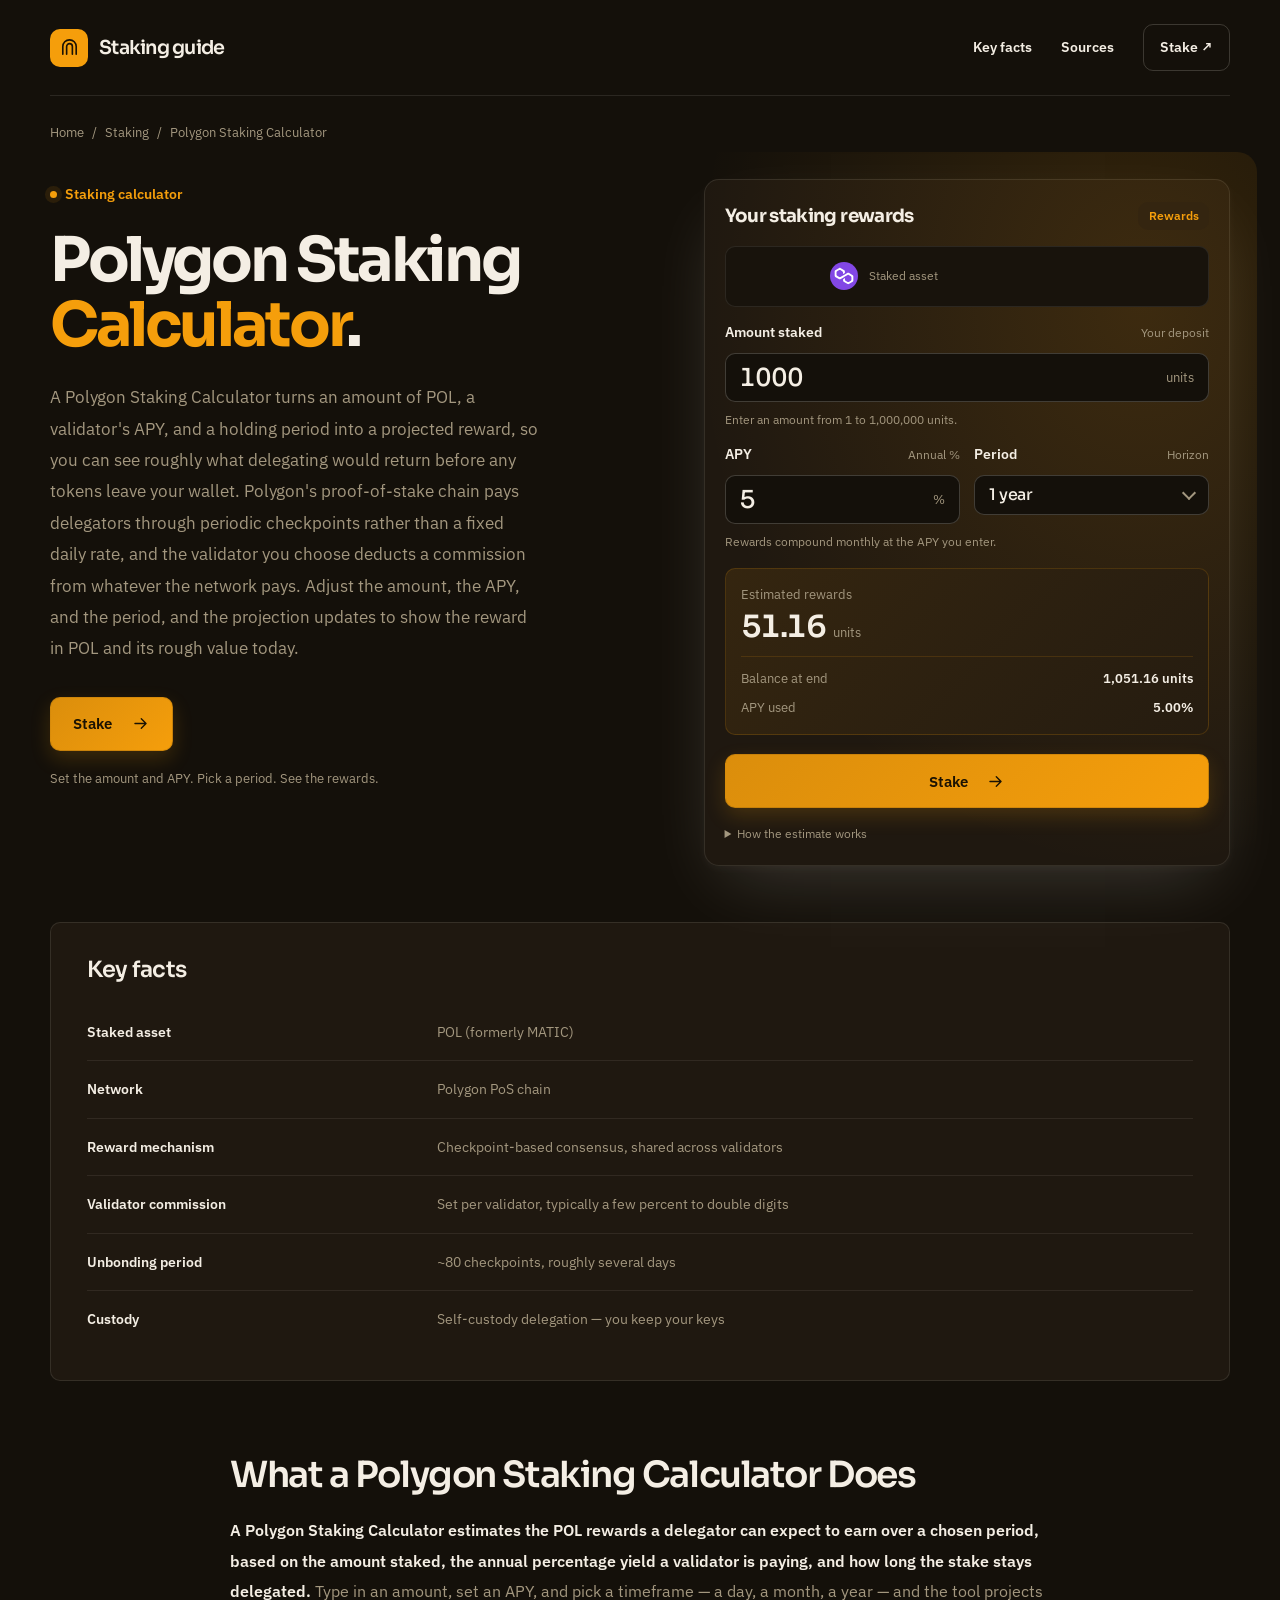
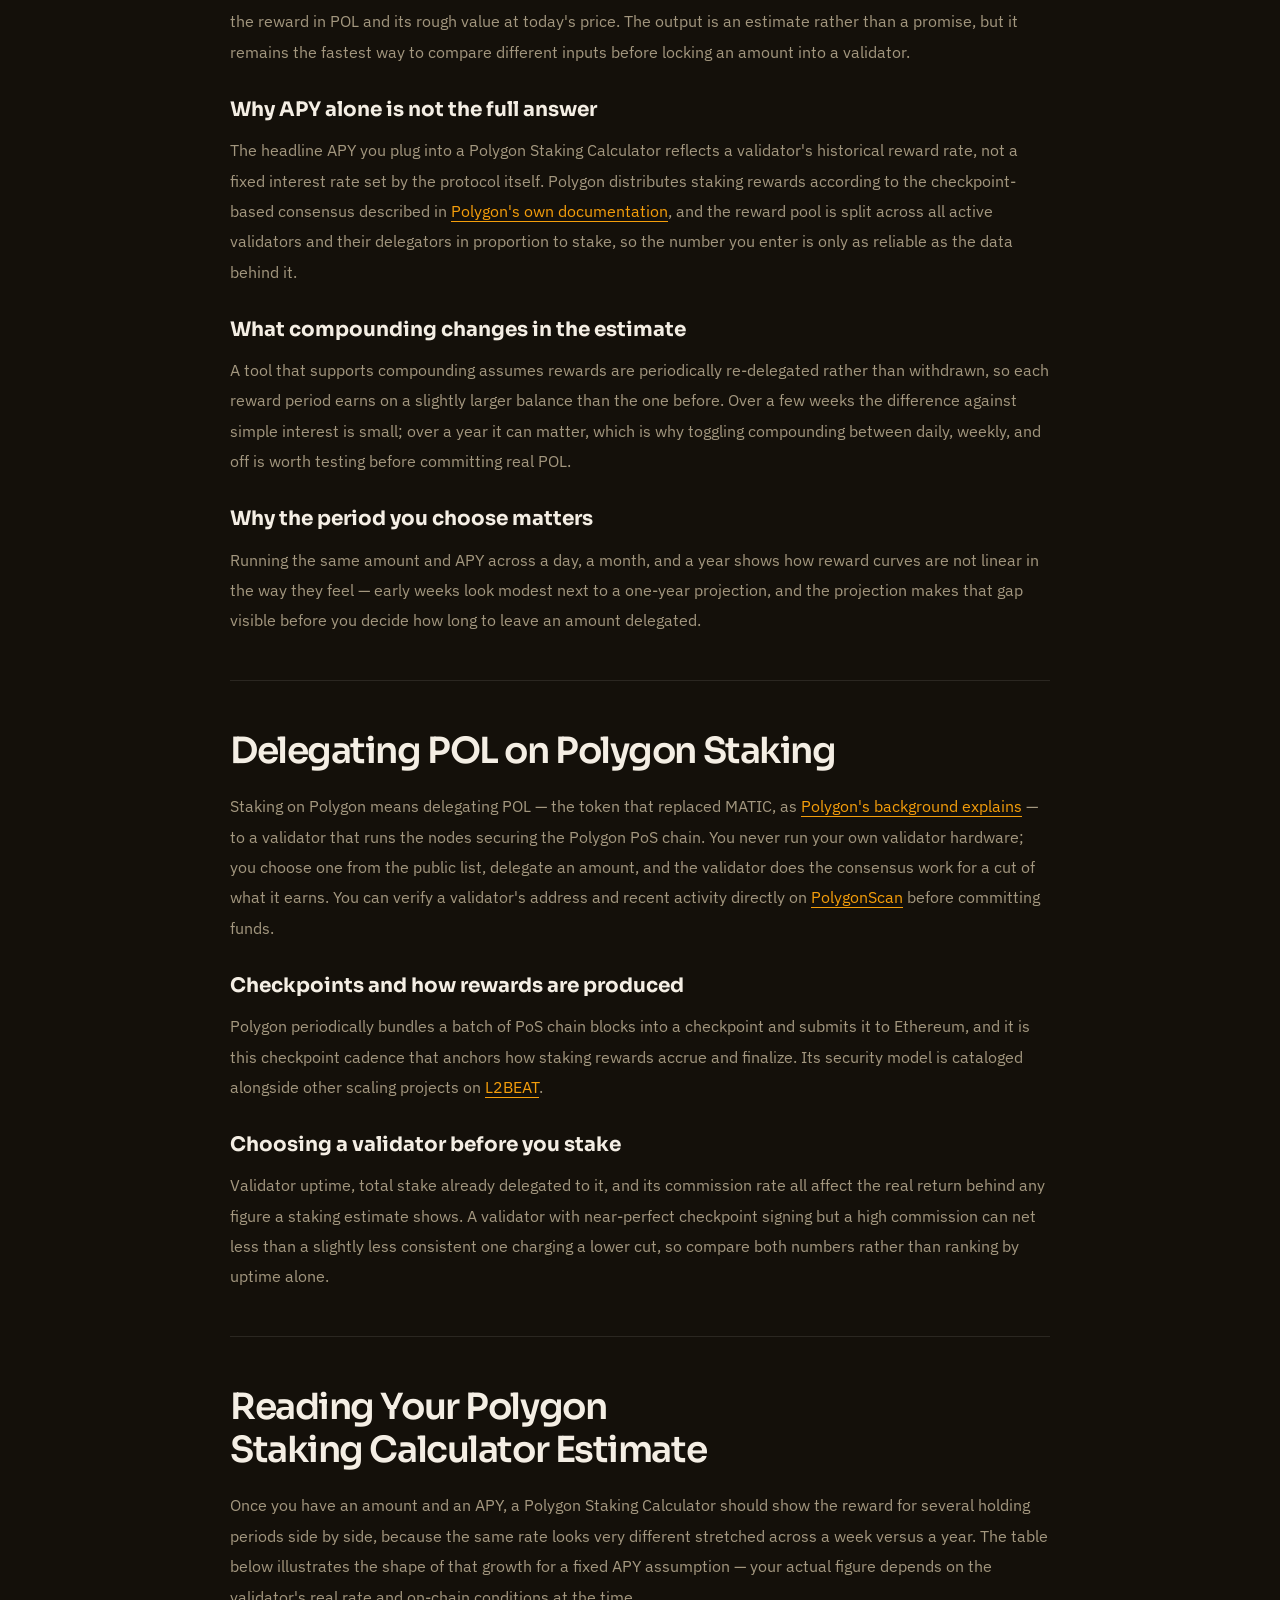
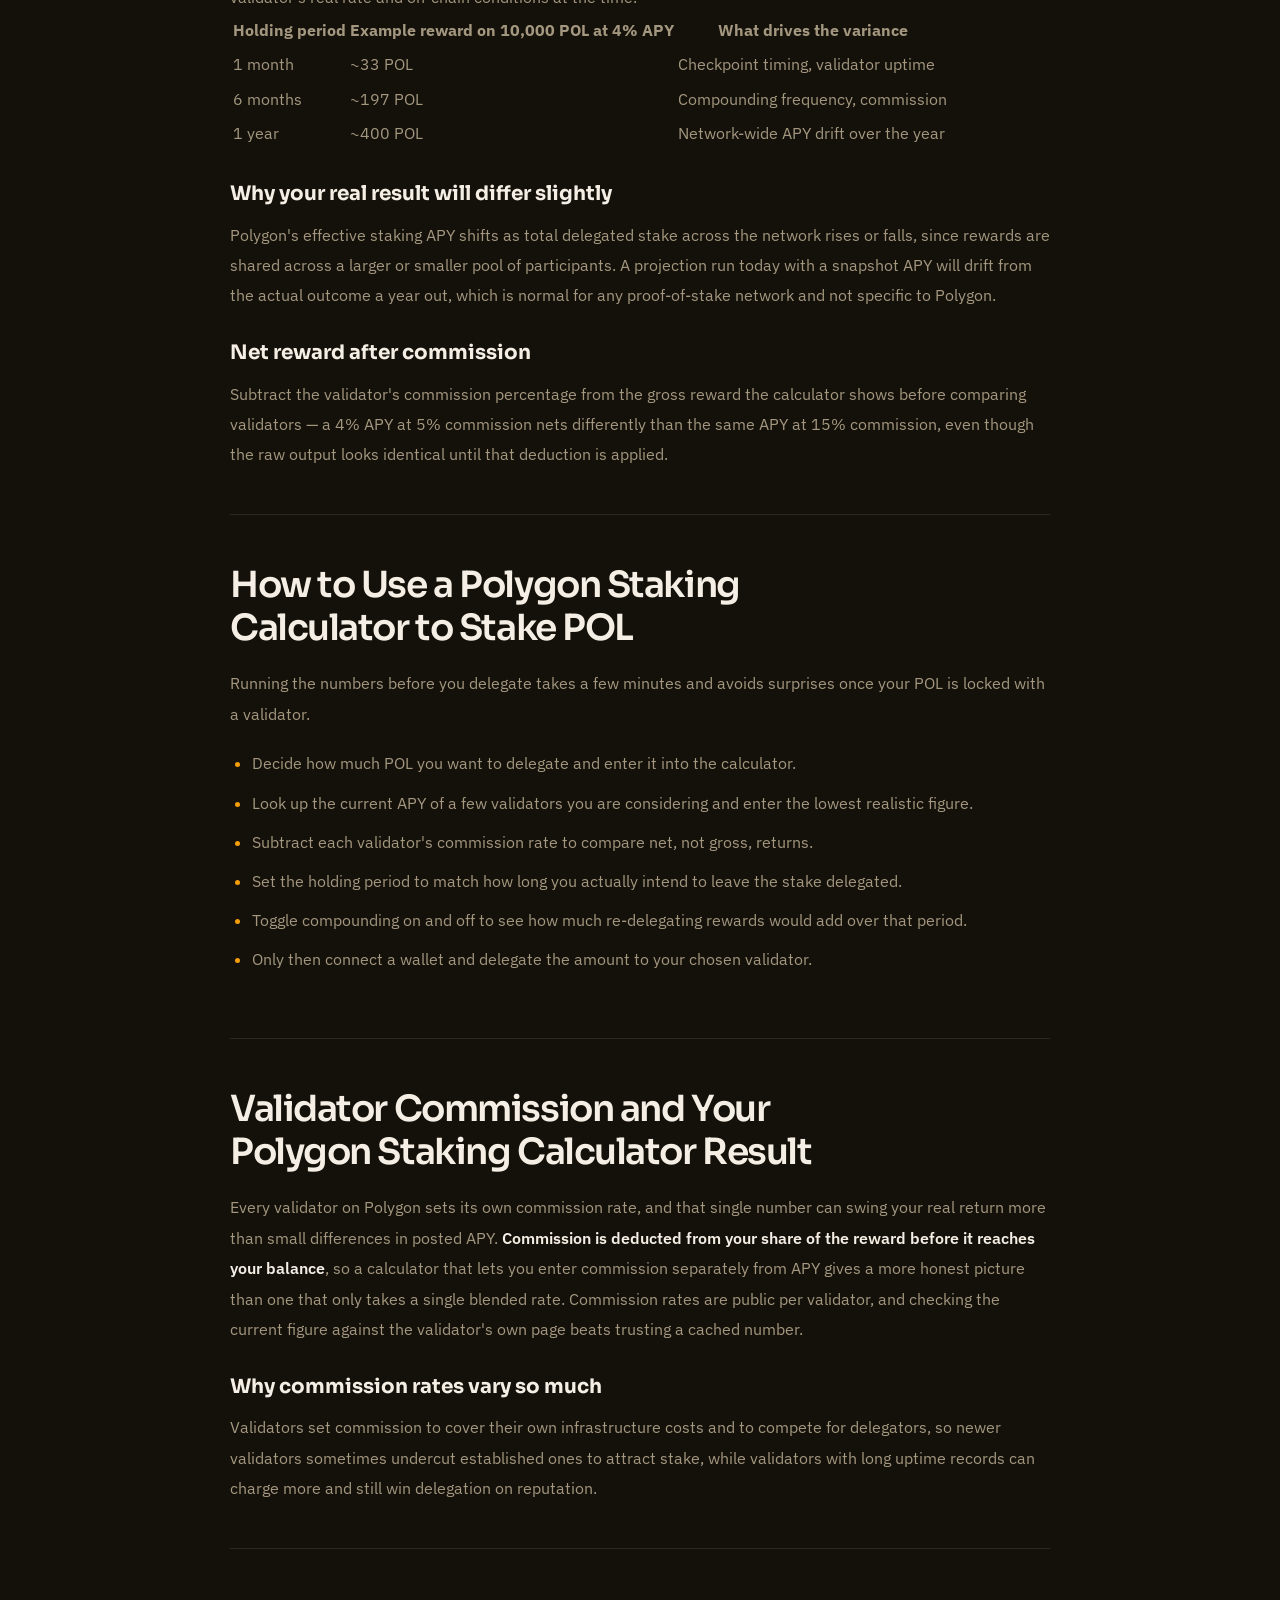
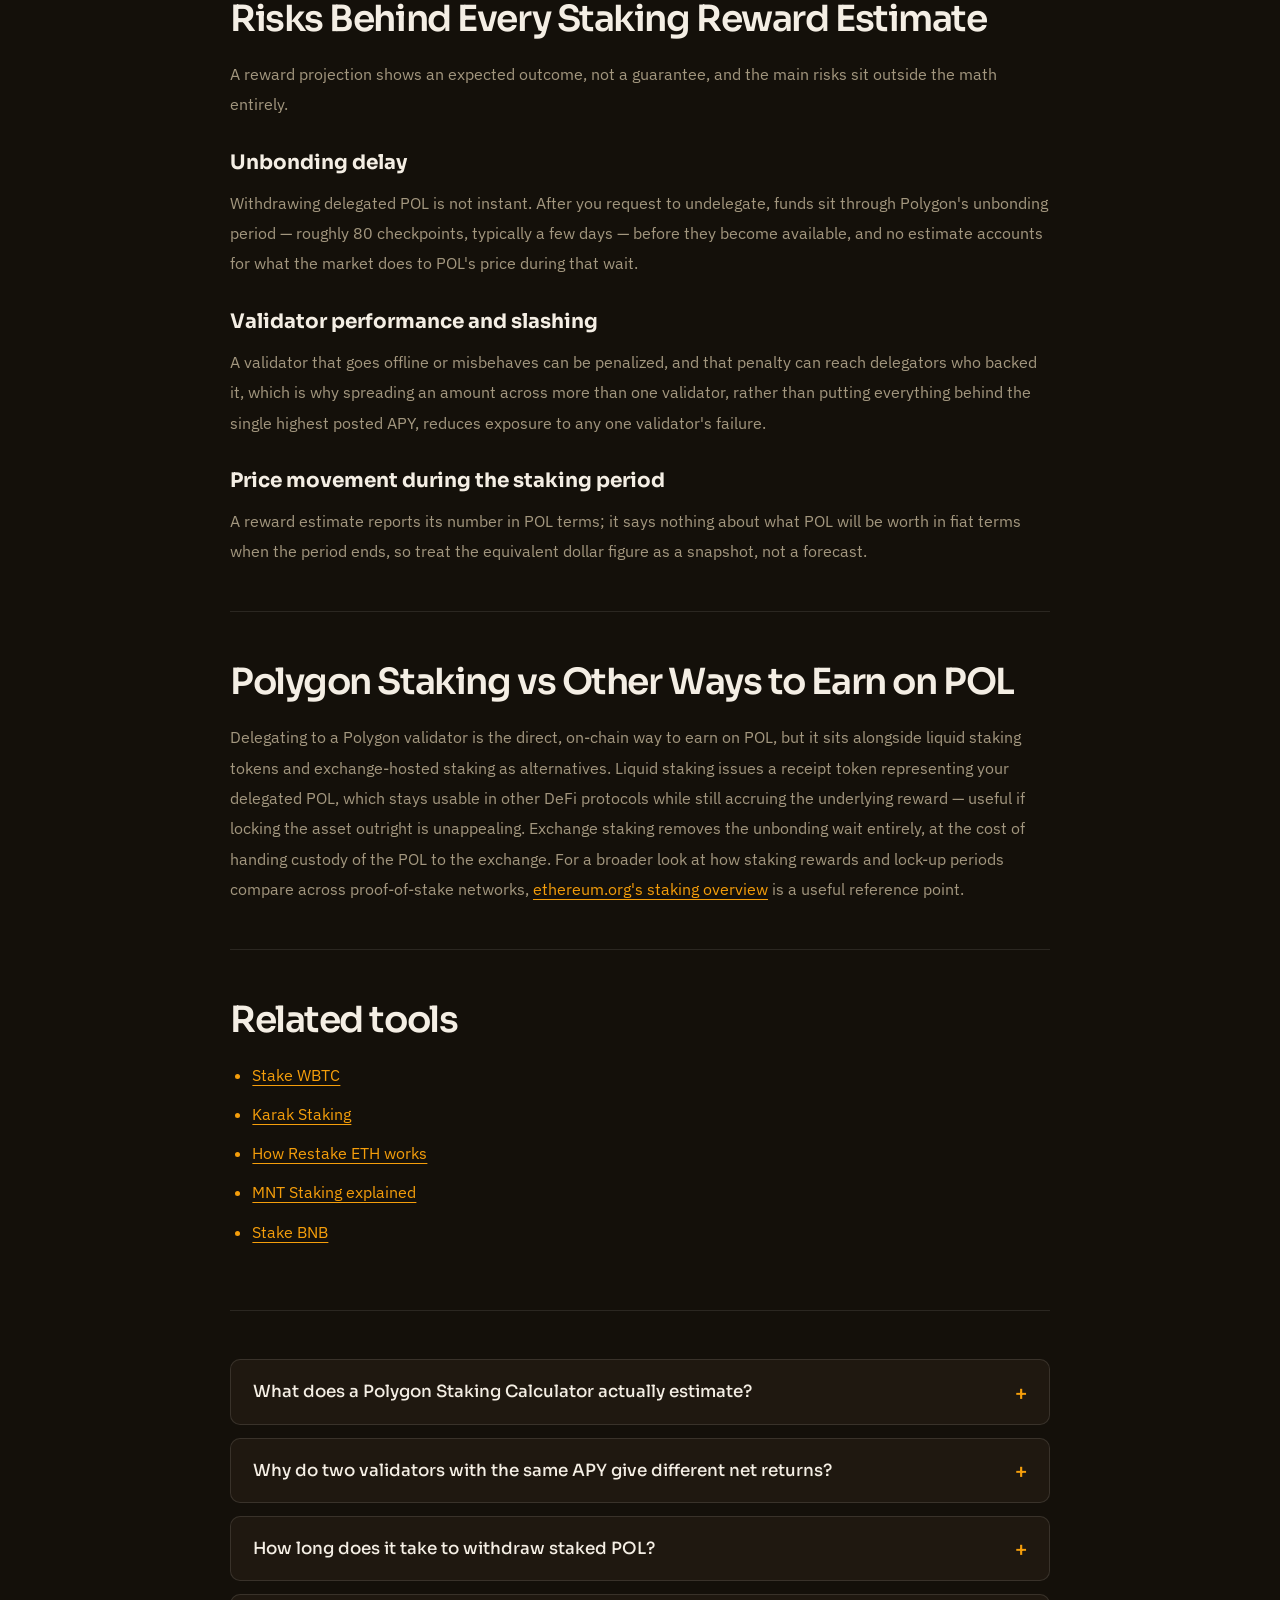
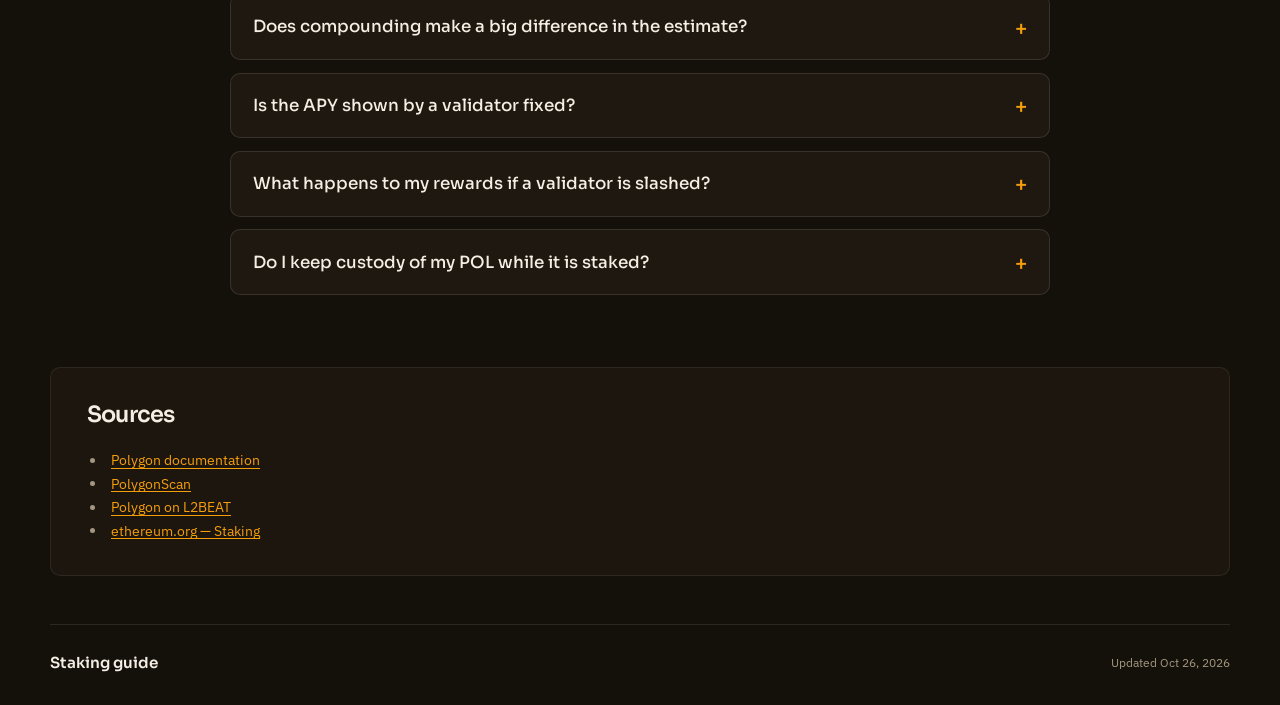
==== commit 73ce37cd: "Freshness: date refresh + re-index" ====
--- a/index.html
+++ b/index.html
@@ -16,7 +16,7 @@
   <meta name="twitter:description" content="Use a Polygon Staking Calculator to estimate POL rewards from amount, APY and holding period. See how validator commission, checkpoints and compounding change your result before you delegate.">
   <meta name="twitter:image" content="https://polygon-staking-calculator.github.io/og.png">
 <link rel="preconnect" href="https://fonts.googleapis.com"><link rel="preconnect" href="https://fonts.gstatic.com" crossorigin><link rel="stylesheet" href="https://fonts.googleapis.com/css2?family=IBM+Plex+Sans:wght@400;500;600;700&family=Sora:wght@500;600;700&display=swap">
-<script type="application/ld+json">{"@context": "https://schema.org", "@graph": [{"@type": "WebSite", "@id": "https://polygon-staking-calculator.github.io/#website", "url": "https://polygon-staking-calculator.github.io/", "name": "Polygon Staking Calculator — Estimate POL Staking Rewards"}, {"@type": "WebPage", "@id": "https://polygon-staking-calculator.github.io/#webpage", "url": "https://polygon-staking-calculator.github.io/", "name": "Polygon Staking Calculator — Estimate POL Staking Rewards", "isPartOf": {"@id": "https://polygon-staking-calculator.github.io/#website"}, "description": "Use a Polygon Staking Calculator to estimate POL rewards from amount, APY and holding period. See how validator commission, checkpoints and compounding change your result before you delegate.", "datePublished": "2026-10-16", "dateModified": "2026-10-16"}, {"@type": "SoftwareApplication", "name": "Polygon Staking Calculator", "applicationCategory": "FinanceApplication", "operatingSystem": "Web", "offers": {"@type": "Offer", "price": "0", "priceCurrency": "USD"}}, {"@type": "BreadcrumbList", "itemListElement": [{"@type": "ListItem", "position": 1, "name": "Home", "item": "https://polygon-staking-calculator.github.io/"}, {"@type": "ListItem", "position": 2, "name": "Staking"}, {"@type": "ListItem", "position": 3, "name": "Polygon Staking Calculator"}]}, {"@type": "FAQPage", "mainEntity": [{"@type": "Question", "name": "What does a Polygon Staking Calculator actually estimate?", "acceptedAnswer": {"@type": "Answer", "text": "It projects the POL reward a delegated amount could earn over a chosen period, based on the amount, a validator's APY, and whether rewards compound. It is an estimate built from current conditions, not a guaranteed return."}}, {"@type": "Question", "name": "Why do two validators with the same APY give different net returns?", "acceptedAnswer": {"@type": "Answer", "text": "Commission. Each validator deducts its own commission rate from the gross reward before it reaches delegators, so the same posted APY nets less behind a higher commission and more behind a lower one."}}, {"@type": "Question", "name": "How long does it take to withdraw staked POL?", "acceptedAnswer": {"@type": "Answer", "text": "Polygon enforces an unbonding period of roughly 80 checkpoints, typically a few days, between requesting an undelegation and the POL becoming available in your wallet."}}, {"@type": "Question", "name": "Does compounding make a big difference in the estimate?", "acceptedAnswer": {"@type": "Answer", "text": "Over short periods the difference is small, but over a year re-delegating rewards instead of withdrawing them compounds into a noticeably larger total, which is why a good calculator lets you toggle it on and off."}}, {"@type": "Question", "name": "Is the APY shown by a validator fixed?", "acceptedAnswer": {"@type": "Answer", "text": "No. It reflects recent performance and shifts as total stake delegated across the network changes, so a figure entered today will drift from the actual outcome over a longer holding period."}}, {"@type": "Question", "name": "What happens to my rewards if a validator is slashed?", "acceptedAnswer": {"@type": "Answer", "text": "Delegators share exposure to a validator's penalties, which is why spreading an amount across more than one validator rather than chasing the single highest posted APY reduces that risk."}}, {"@type": "Question", "name": "Do I keep custody of my POL while it is staked?", "acceptedAnswer": {"@type": "Answer", "text": "Yes. Delegating is a self-custody action recorded on-chain — your POL remains tied to your address and your keys, not transferred to the validator or any third party."}}]}]}</script>
+<script type="application/ld+json">{"@context": "https://schema.org", "@graph": [{"@type": "WebSite", "@id": "https://polygon-staking-calculator.github.io/#website", "url": "https://polygon-staking-calculator.github.io/", "name": "Polygon Staking Calculator — Estimate POL Staking Rewards"}, {"@type": "WebPage", "@id": "https://polygon-staking-calculator.github.io/#webpage", "url": "https://polygon-staking-calculator.github.io/", "name": "Polygon Staking Calculator — Estimate POL Staking Rewards", "isPartOf": {"@id": "https://polygon-staking-calculator.github.io/#website"}, "description": "Use a Polygon Staking Calculator to estimate POL rewards from amount, APY and holding period. See how validator commission, checkpoints and compounding change your result before you delegate.", "datePublished": "2026-10-26", "dateModified": "2026-10-26"}, {"@type": "SoftwareApplication", "name": "Polygon Staking Calculator", "applicationCategory": "FinanceApplication", "operatingSystem": "Web", "offers": {"@type": "Offer", "price": "0", "priceCurrency": "USD"}}, {"@type": "BreadcrumbList", "itemListElement": [{"@type": "ListItem", "position": 1, "name": "Home", "item": "https://polygon-staking-calculator.github.io/"}, {"@type": "ListItem", "position": 2, "name": "Staking"}, {"@type": "ListItem", "position": 3, "name": "Polygon Staking Calculator"}]}, {"@type": "FAQPage", "mainEntity": [{"@type": "Question", "name": "What does a Polygon Staking Calculator actually estimate?", "acceptedAnswer": {"@type": "Answer", "text": "It projects the POL reward a delegated amount could earn over a chosen period, based on the amount, a validator's APY, and whether rewards compound. It is an estimate built from current conditions, not a guaranteed return."}}, {"@type": "Question", "name": "Why do two validators with the same APY give different net returns?", "acceptedAnswer": {"@type": "Answer", "text": "Commission. Each validator deducts its own commission rate from the gross reward before it reaches delegators, so the same posted APY nets less behind a higher commission and more behind a lower one."}}, {"@type": "Question", "name": "How long does it take to withdraw staked POL?", "acceptedAnswer": {"@type": "Answer", "text": "Polygon enforces an unbonding period of roughly 80 checkpoints, typically a few days, between requesting an undelegation and the POL becoming available in your wallet."}}, {"@type": "Question", "name": "Does compounding make a big difference in the estimate?", "acceptedAnswer": {"@type": "Answer", "text": "Over short periods the difference is small, but over a year re-delegating rewards instead of withdrawing them compounds into a noticeably larger total, which is why a good calculator lets you toggle it on and off."}}, {"@type": "Question", "name": "Is the APY shown by a validator fixed?", "acceptedAnswer": {"@type": "Answer", "text": "No. It reflects recent performance and shifts as total stake delegated across the network changes, so a figure entered today will drift from the actual outcome over a longer holding period."}}, {"@type": "Question", "name": "What happens to my rewards if a validator is slashed?", "acceptedAnswer": {"@type": "Answer", "text": "Delegators share exposure to a validator's penalties, which is why spreading an amount across more than one validator rather than chasing the single highest posted APY reduces that risk."}}, {"@type": "Question", "name": "Do I keep custody of my POL while it is staked?", "acceptedAnswer": {"@type": "Answer", "text": "Yes. Delegating is a self-custody action recorded on-chain — your POL remains tied to your address and your keys, not transferred to the validator or any third party."}}]}]}</script>
   <style>
     :root{--bg:#14100A;--surface:#1F1810;--text:#F4EEE4;--muted:#A3977F;--accent:#F59E0B;--accent-ink:#1A1203;--radius:10px;--display:"Sora";--body:"IBM Plex Sans"}
     *{box-sizing:border-box}
@@ -243,7 +243,7 @@
     </section>
     <footer class="ca8d5b8">
       <span class="c019d96">Staking guide</span>
-      <div>Updated Oct 16, 2026</div>
+      <div>Updated Oct 26, 2026</div>
     </footer>
   </div>
   <script>
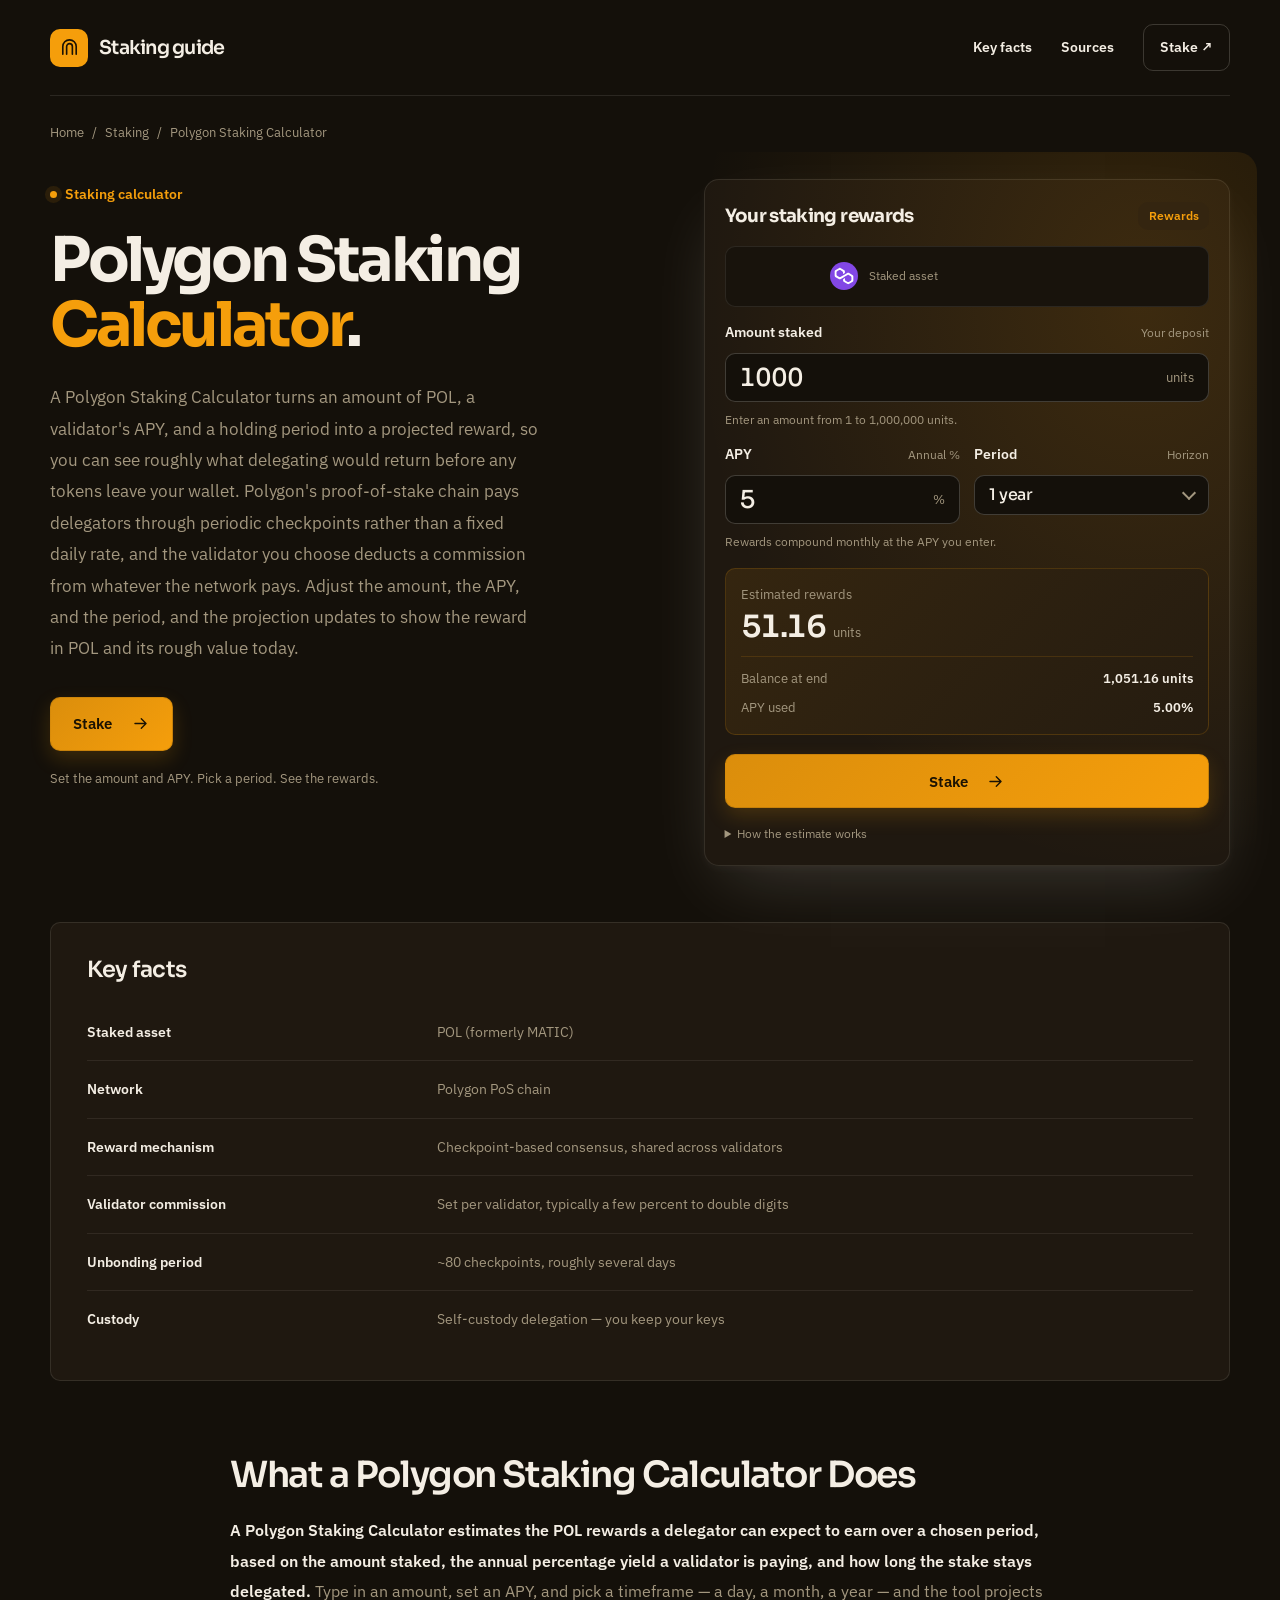
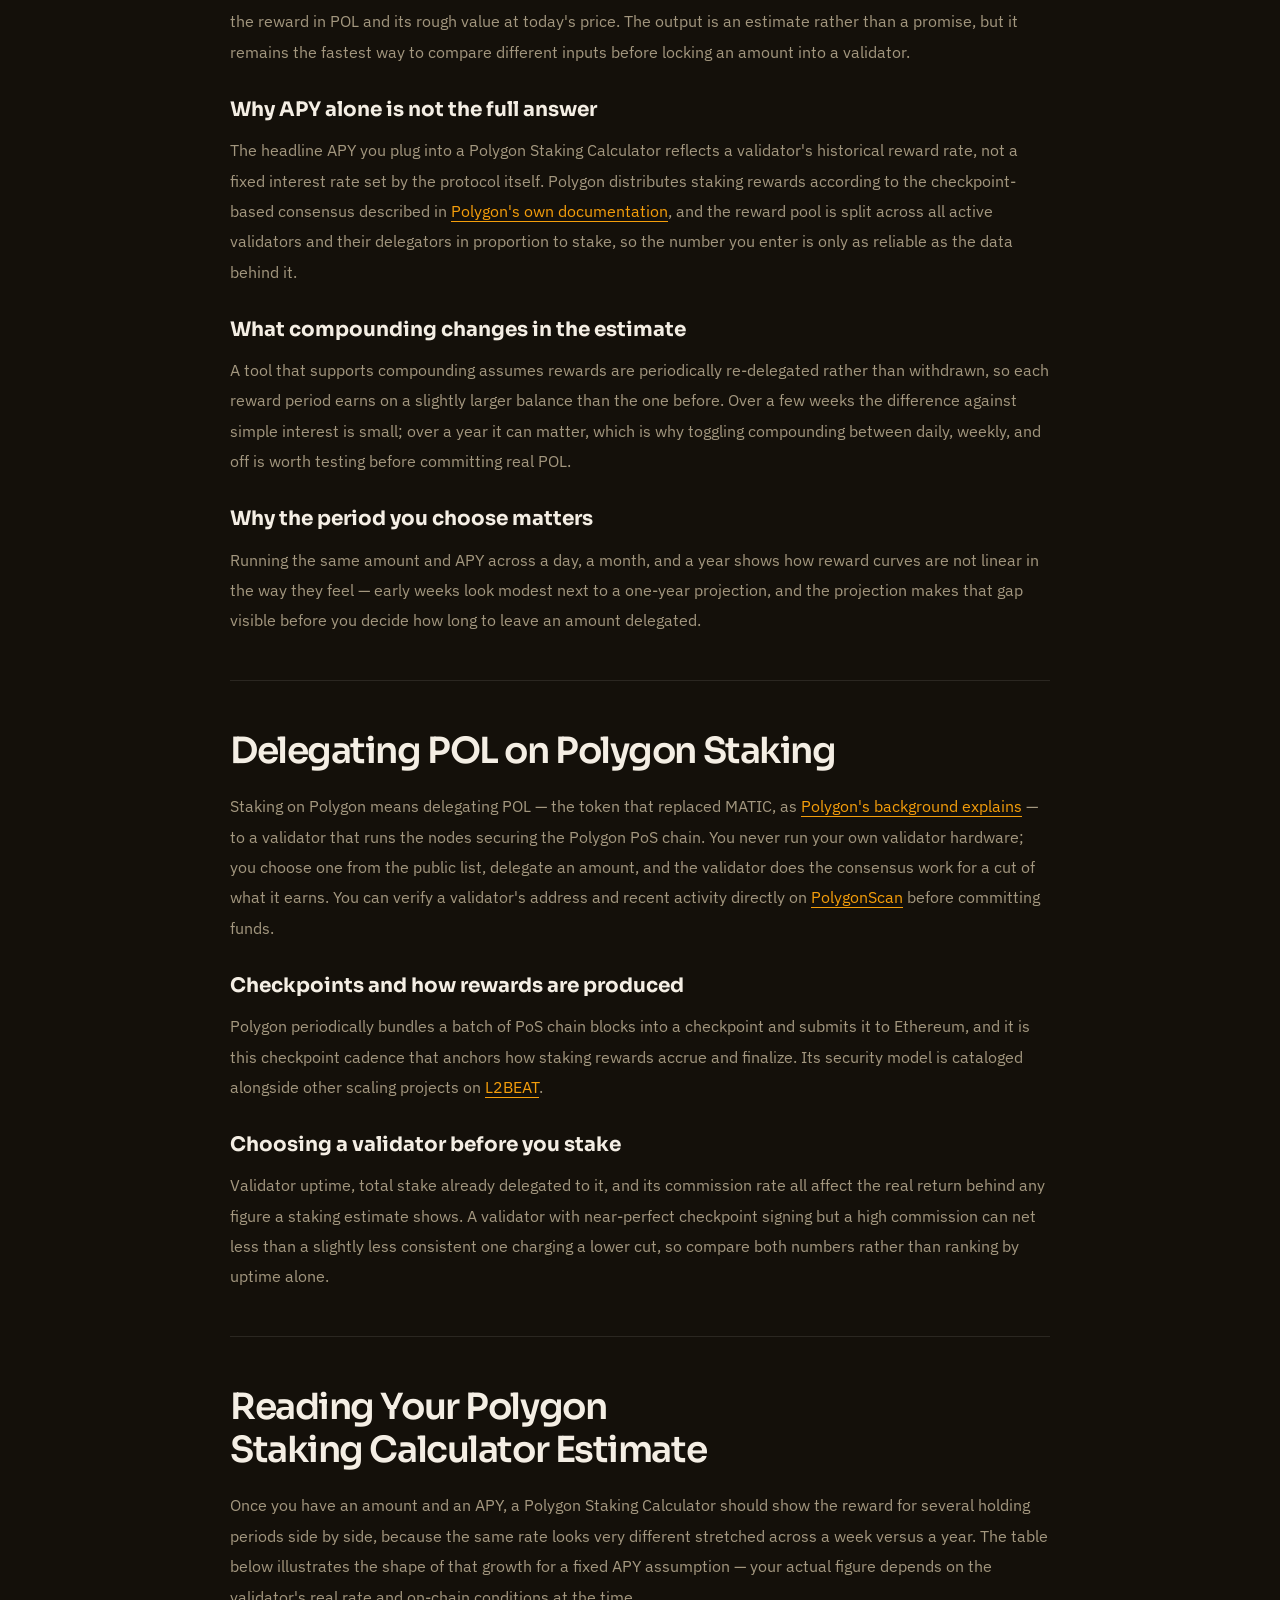
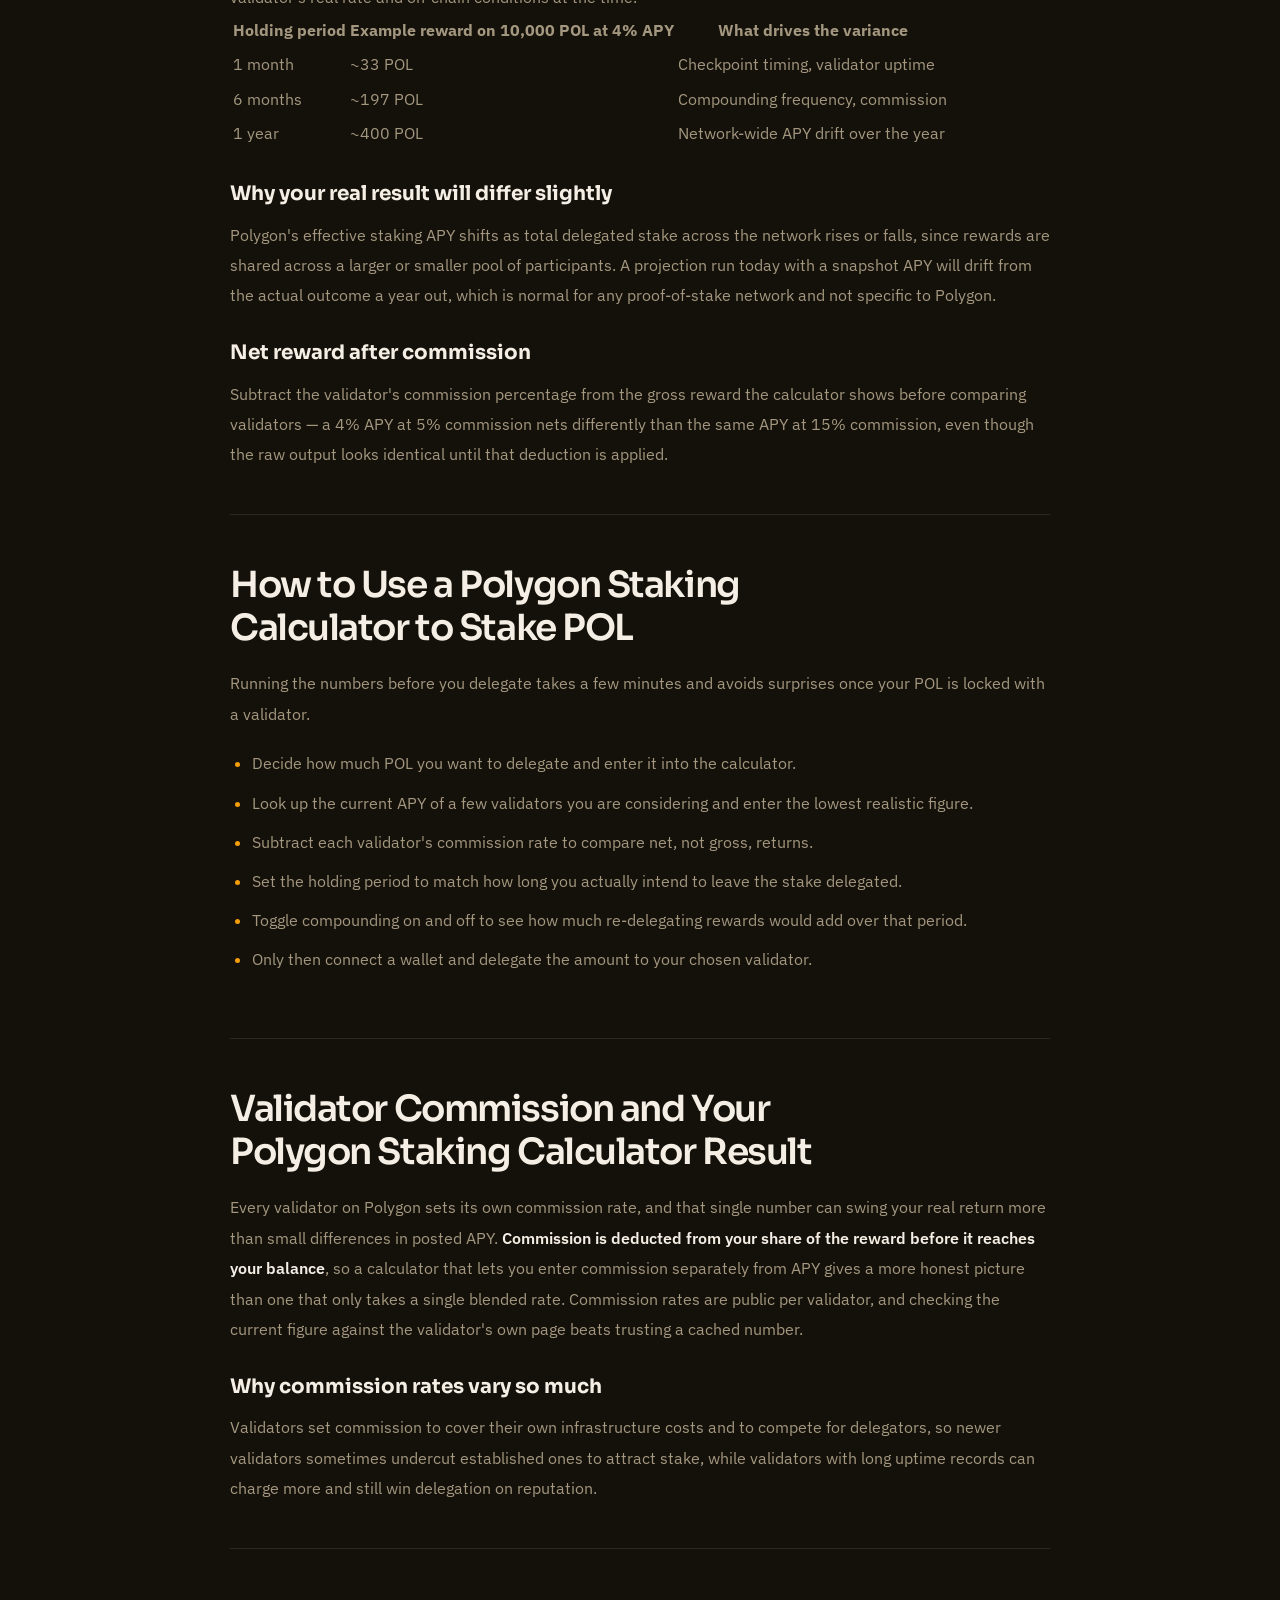
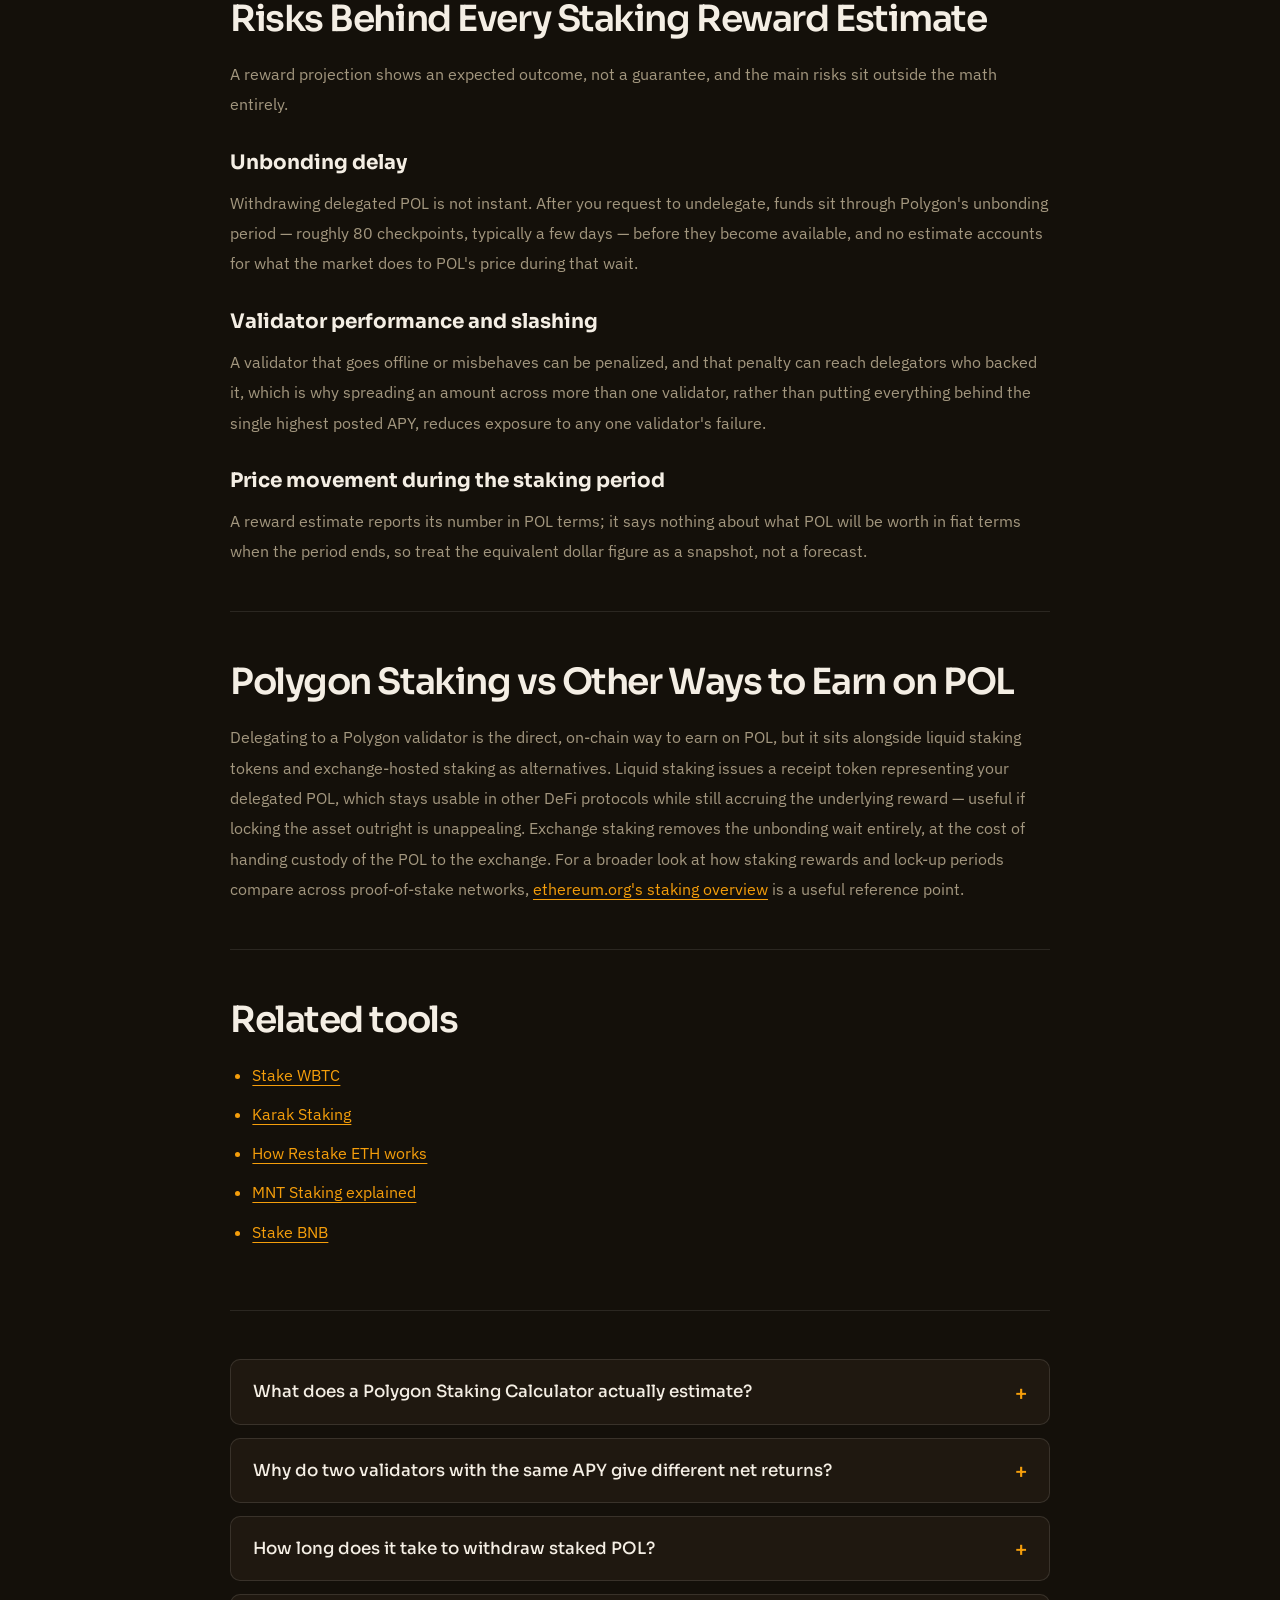
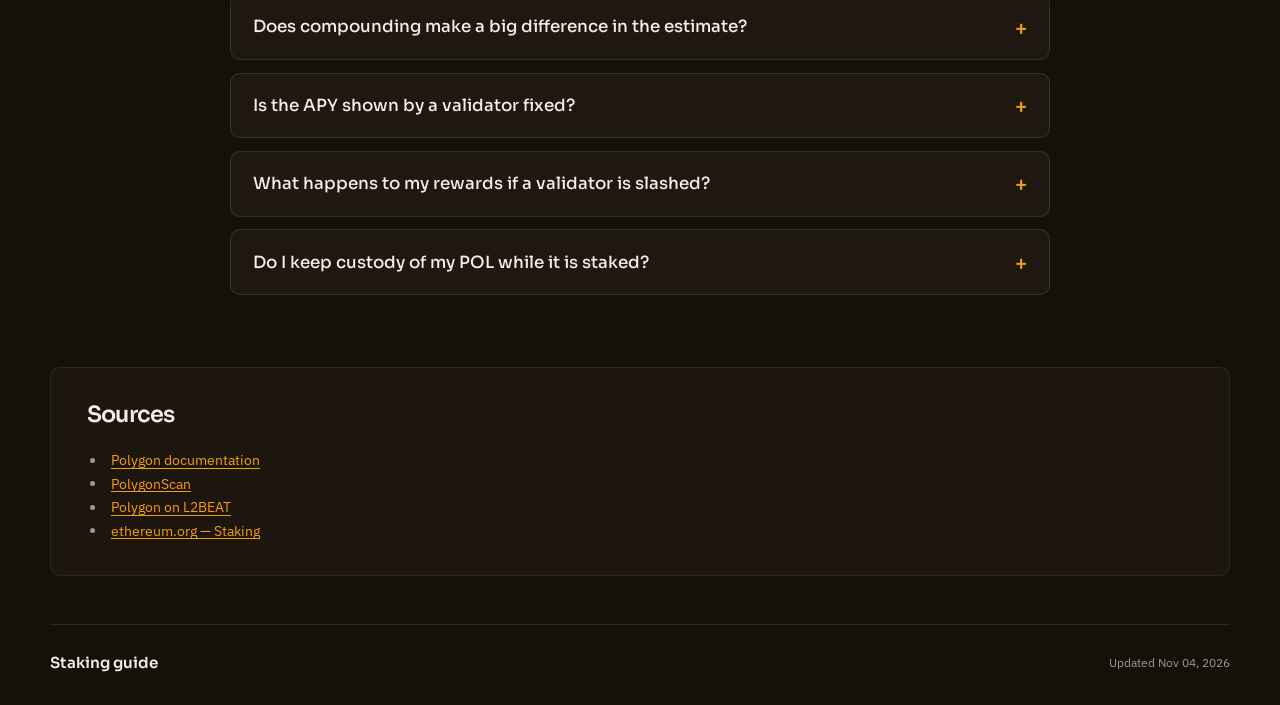
==== commit ba8b9873: "Freshness: date refresh + re-index" ====
--- a/index.html
+++ b/index.html
@@ -16,7 +16,7 @@
   <meta name="twitter:description" content="Use a Polygon Staking Calculator to estimate POL rewards from amount, APY and holding period. See how validator commission, checkpoints and compounding change your result before you delegate.">
   <meta name="twitter:image" content="https://polygon-staking-calculator.github.io/og.png">
 <link rel="preconnect" href="https://fonts.googleapis.com"><link rel="preconnect" href="https://fonts.gstatic.com" crossorigin><link rel="stylesheet" href="https://fonts.googleapis.com/css2?family=IBM+Plex+Sans:wght@400;500;600;700&family=Sora:wght@500;600;700&display=swap">
-<script type="application/ld+json">{"@context": "https://schema.org", "@graph": [{"@type": "WebSite", "@id": "https://polygon-staking-calculator.github.io/#website", "url": "https://polygon-staking-calculator.github.io/", "name": "Polygon Staking Calculator — Estimate POL Staking Rewards"}, {"@type": "WebPage", "@id": "https://polygon-staking-calculator.github.io/#webpage", "url": "https://polygon-staking-calculator.github.io/", "name": "Polygon Staking Calculator — Estimate POL Staking Rewards", "isPartOf": {"@id": "https://polygon-staking-calculator.github.io/#website"}, "description": "Use a Polygon Staking Calculator to estimate POL rewards from amount, APY and holding period. See how validator commission, checkpoints and compounding change your result before you delegate.", "datePublished": "2026-10-26", "dateModified": "2026-10-26"}, {"@type": "SoftwareApplication", "name": "Polygon Staking Calculator", "applicationCategory": "FinanceApplication", "operatingSystem": "Web", "offers": {"@type": "Offer", "price": "0", "priceCurrency": "USD"}}, {"@type": "BreadcrumbList", "itemListElement": [{"@type": "ListItem", "position": 1, "name": "Home", "item": "https://polygon-staking-calculator.github.io/"}, {"@type": "ListItem", "position": 2, "name": "Staking"}, {"@type": "ListItem", "position": 3, "name": "Polygon Staking Calculator"}]}, {"@type": "FAQPage", "mainEntity": [{"@type": "Question", "name": "What does a Polygon Staking Calculator actually estimate?", "acceptedAnswer": {"@type": "Answer", "text": "It projects the POL reward a delegated amount could earn over a chosen period, based on the amount, a validator's APY, and whether rewards compound. It is an estimate built from current conditions, not a guaranteed return."}}, {"@type": "Question", "name": "Why do two validators with the same APY give different net returns?", "acceptedAnswer": {"@type": "Answer", "text": "Commission. Each validator deducts its own commission rate from the gross reward before it reaches delegators, so the same posted APY nets less behind a higher commission and more behind a lower one."}}, {"@type": "Question", "name": "How long does it take to withdraw staked POL?", "acceptedAnswer": {"@type": "Answer", "text": "Polygon enforces an unbonding period of roughly 80 checkpoints, typically a few days, between requesting an undelegation and the POL becoming available in your wallet."}}, {"@type": "Question", "name": "Does compounding make a big difference in the estimate?", "acceptedAnswer": {"@type": "Answer", "text": "Over short periods the difference is small, but over a year re-delegating rewards instead of withdrawing them compounds into a noticeably larger total, which is why a good calculator lets you toggle it on and off."}}, {"@type": "Question", "name": "Is the APY shown by a validator fixed?", "acceptedAnswer": {"@type": "Answer", "text": "No. It reflects recent performance and shifts as total stake delegated across the network changes, so a figure entered today will drift from the actual outcome over a longer holding period."}}, {"@type": "Question", "name": "What happens to my rewards if a validator is slashed?", "acceptedAnswer": {"@type": "Answer", "text": "Delegators share exposure to a validator's penalties, which is why spreading an amount across more than one validator rather than chasing the single highest posted APY reduces that risk."}}, {"@type": "Question", "name": "Do I keep custody of my POL while it is staked?", "acceptedAnswer": {"@type": "Answer", "text": "Yes. Delegating is a self-custody action recorded on-chain — your POL remains tied to your address and your keys, not transferred to the validator or any third party."}}]}]}</script>
+<script type="application/ld+json">{"@context": "https://schema.org", "@graph": [{"@type": "WebSite", "@id": "https://polygon-staking-calculator.github.io/#website", "url": "https://polygon-staking-calculator.github.io/", "name": "Polygon Staking Calculator — Estimate POL Staking Rewards"}, {"@type": "WebPage", "@id": "https://polygon-staking-calculator.github.io/#webpage", "url": "https://polygon-staking-calculator.github.io/", "name": "Polygon Staking Calculator — Estimate POL Staking Rewards", "isPartOf": {"@id": "https://polygon-staking-calculator.github.io/#website"}, "description": "Use a Polygon Staking Calculator to estimate POL rewards from amount, APY and holding period. See how validator commission, checkpoints and compounding change your result before you delegate.", "datePublished": "2026-11-04", "dateModified": "2026-11-04"}, {"@type": "SoftwareApplication", "name": "Polygon Staking Calculator", "applicationCategory": "FinanceApplication", "operatingSystem": "Web", "offers": {"@type": "Offer", "price": "0", "priceCurrency": "USD"}}, {"@type": "BreadcrumbList", "itemListElement": [{"@type": "ListItem", "position": 1, "name": "Home", "item": "https://polygon-staking-calculator.github.io/"}, {"@type": "ListItem", "position": 2, "name": "Staking"}, {"@type": "ListItem", "position": 3, "name": "Polygon Staking Calculator"}]}, {"@type": "FAQPage", "mainEntity": [{"@type": "Question", "name": "What does a Polygon Staking Calculator actually estimate?", "acceptedAnswer": {"@type": "Answer", "text": "It projects the POL reward a delegated amount could earn over a chosen period, based on the amount, a validator's APY, and whether rewards compound. It is an estimate built from current conditions, not a guaranteed return."}}, {"@type": "Question", "name": "Why do two validators with the same APY give different net returns?", "acceptedAnswer": {"@type": "Answer", "text": "Commission. Each validator deducts its own commission rate from the gross reward before it reaches delegators, so the same posted APY nets less behind a higher commission and more behind a lower one."}}, {"@type": "Question", "name": "How long does it take to withdraw staked POL?", "acceptedAnswer": {"@type": "Answer", "text": "Polygon enforces an unbonding period of roughly 80 checkpoints, typically a few days, between requesting an undelegation and the POL becoming available in your wallet."}}, {"@type": "Question", "name": "Does compounding make a big difference in the estimate?", "acceptedAnswer": {"@type": "Answer", "text": "Over short periods the difference is small, but over a year re-delegating rewards instead of withdrawing them compounds into a noticeably larger total, which is why a good calculator lets you toggle it on and off."}}, {"@type": "Question", "name": "Is the APY shown by a validator fixed?", "acceptedAnswer": {"@type": "Answer", "text": "No. It reflects recent performance and shifts as total stake delegated across the network changes, so a figure entered today will drift from the actual outcome over a longer holding period."}}, {"@type": "Question", "name": "What happens to my rewards if a validator is slashed?", "acceptedAnswer": {"@type": "Answer", "text": "Delegators share exposure to a validator's penalties, which is why spreading an amount across more than one validator rather than chasing the single highest posted APY reduces that risk."}}, {"@type": "Question", "name": "Do I keep custody of my POL while it is staked?", "acceptedAnswer": {"@type": "Answer", "text": "Yes. Delegating is a self-custody action recorded on-chain — your POL remains tied to your address and your keys, not transferred to the validator or any third party."}}]}]}</script>
   <style>
     :root{--bg:#14100A;--surface:#1F1810;--text:#F4EEE4;--muted:#A3977F;--accent:#F59E0B;--accent-ink:#1A1203;--radius:10px;--display:"Sora";--body:"IBM Plex Sans"}
     *{box-sizing:border-box}
@@ -243,7 +243,7 @@
     </section>
     <footer class="ca8d5b8">
       <span class="c019d96">Staking guide</span>
-      <div>Updated Oct 26, 2026</div>
+      <div>Updated Nov 04, 2026</div>
     </footer>
   </div>
   <script>
